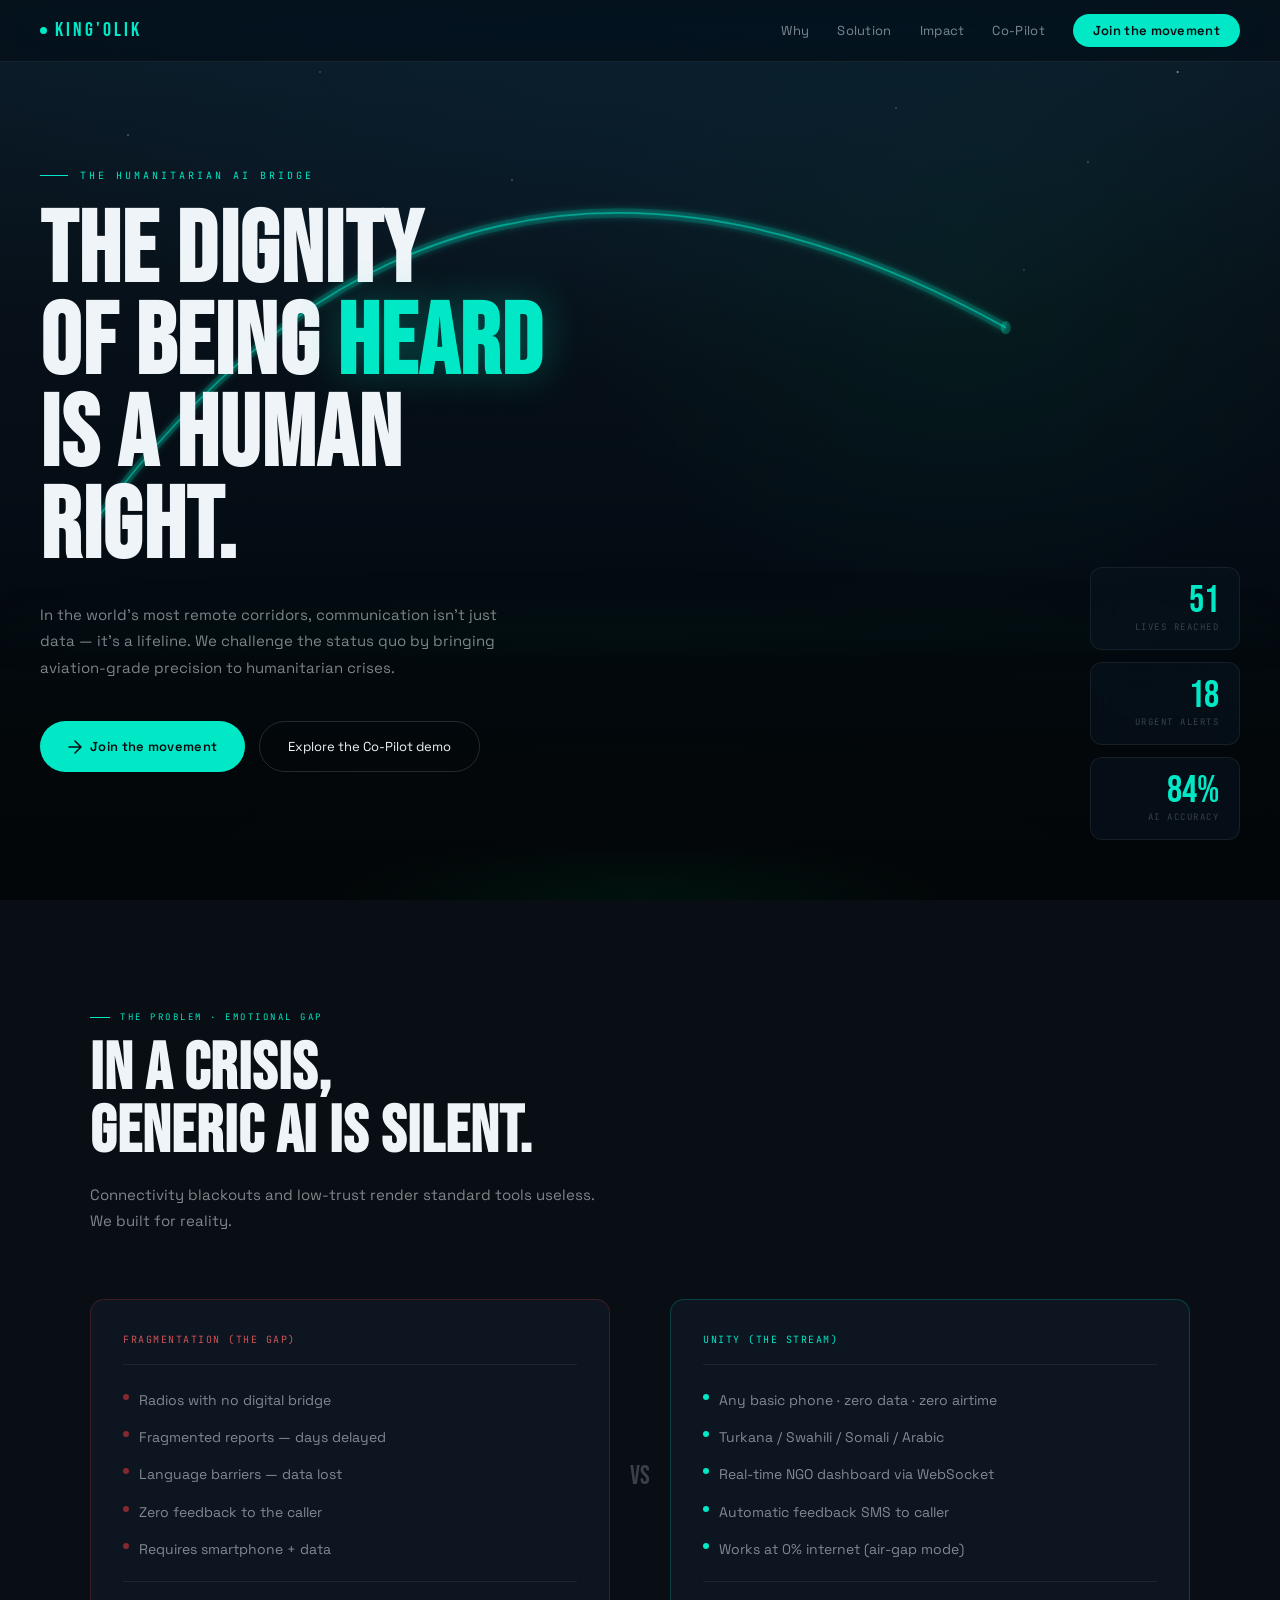
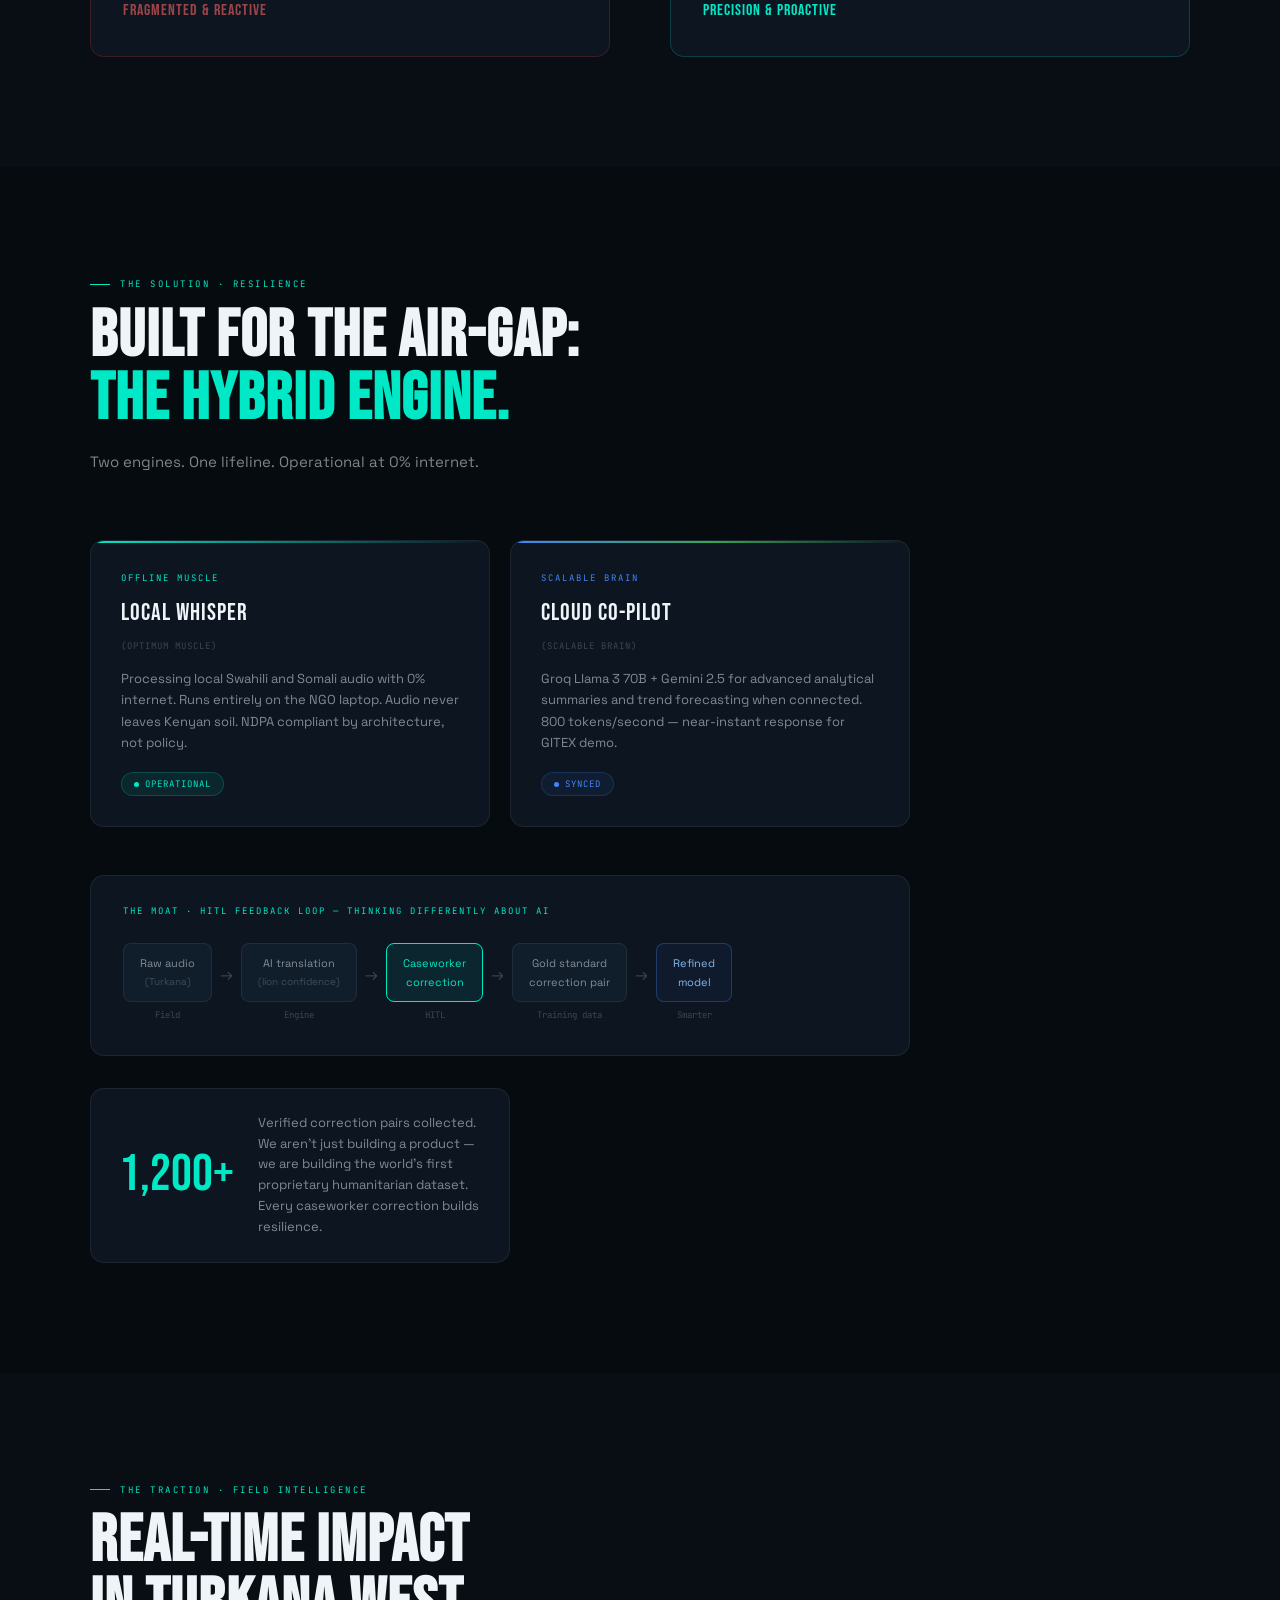
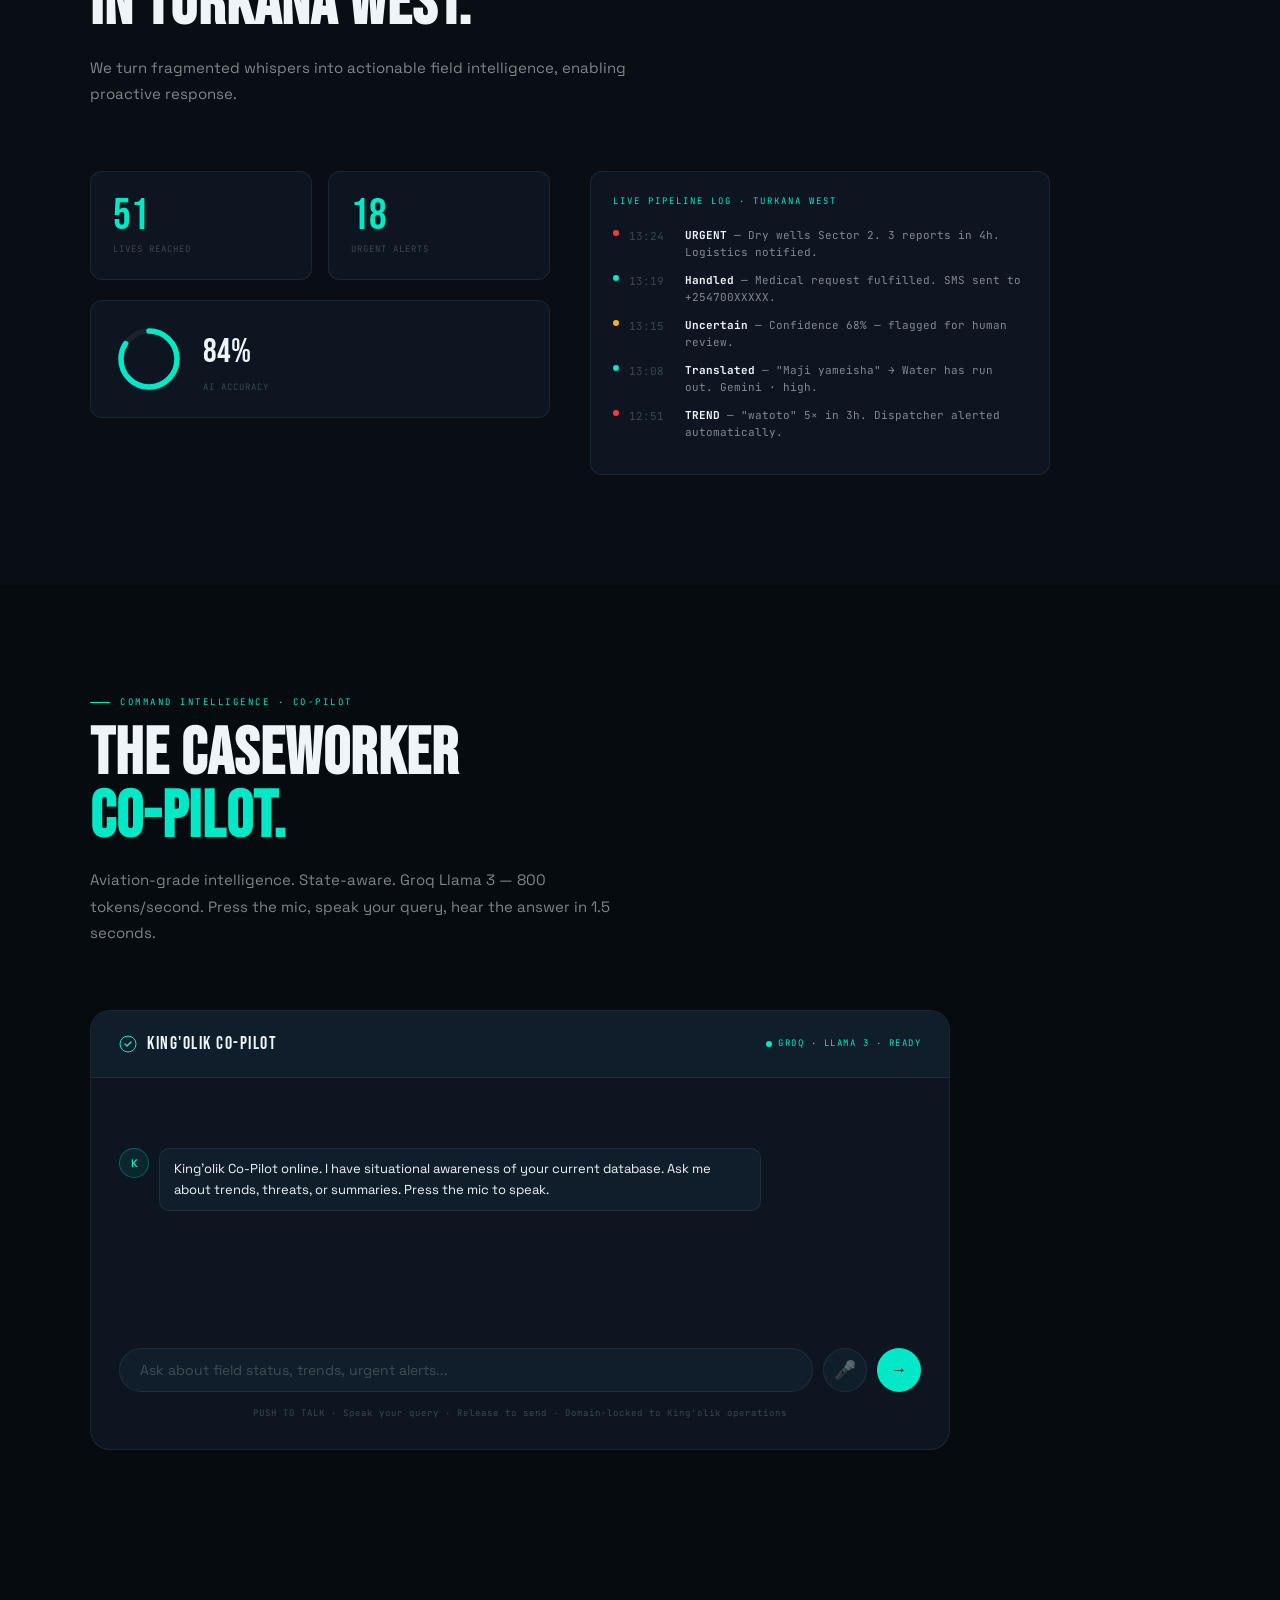
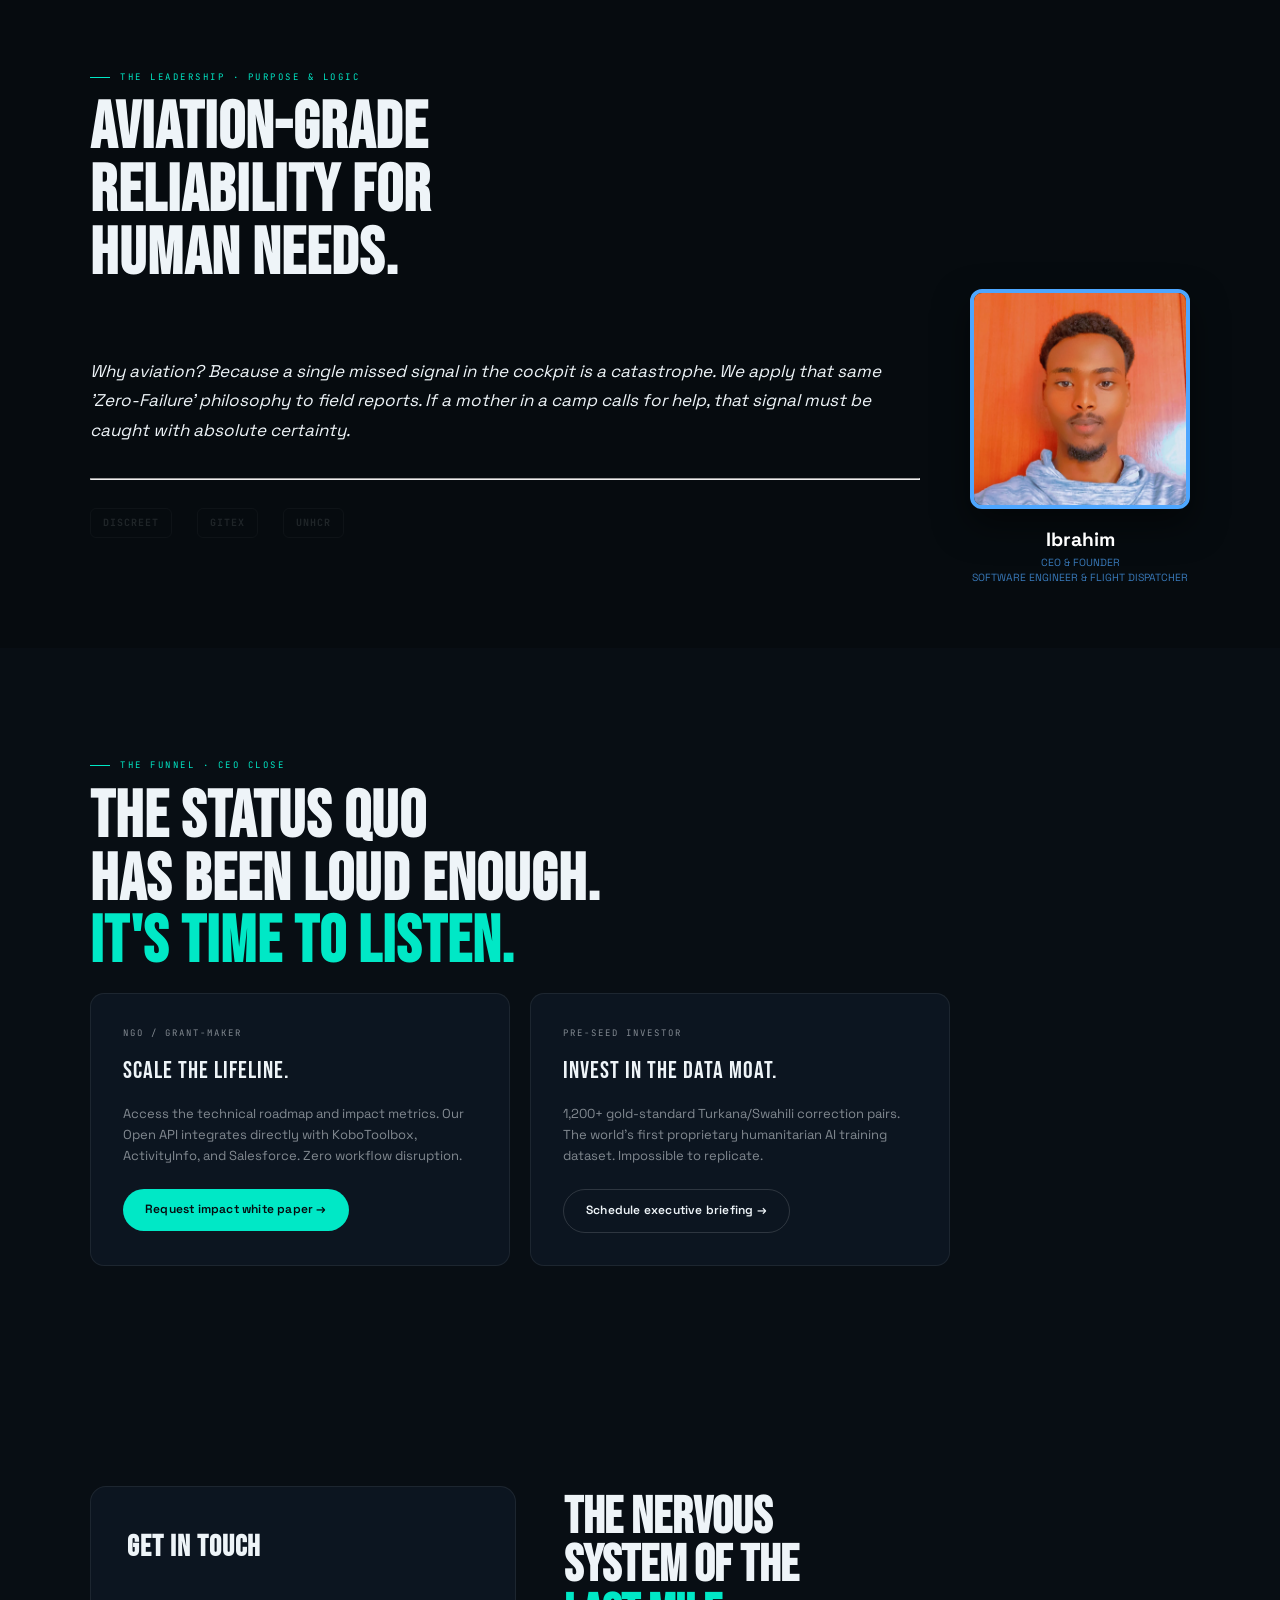
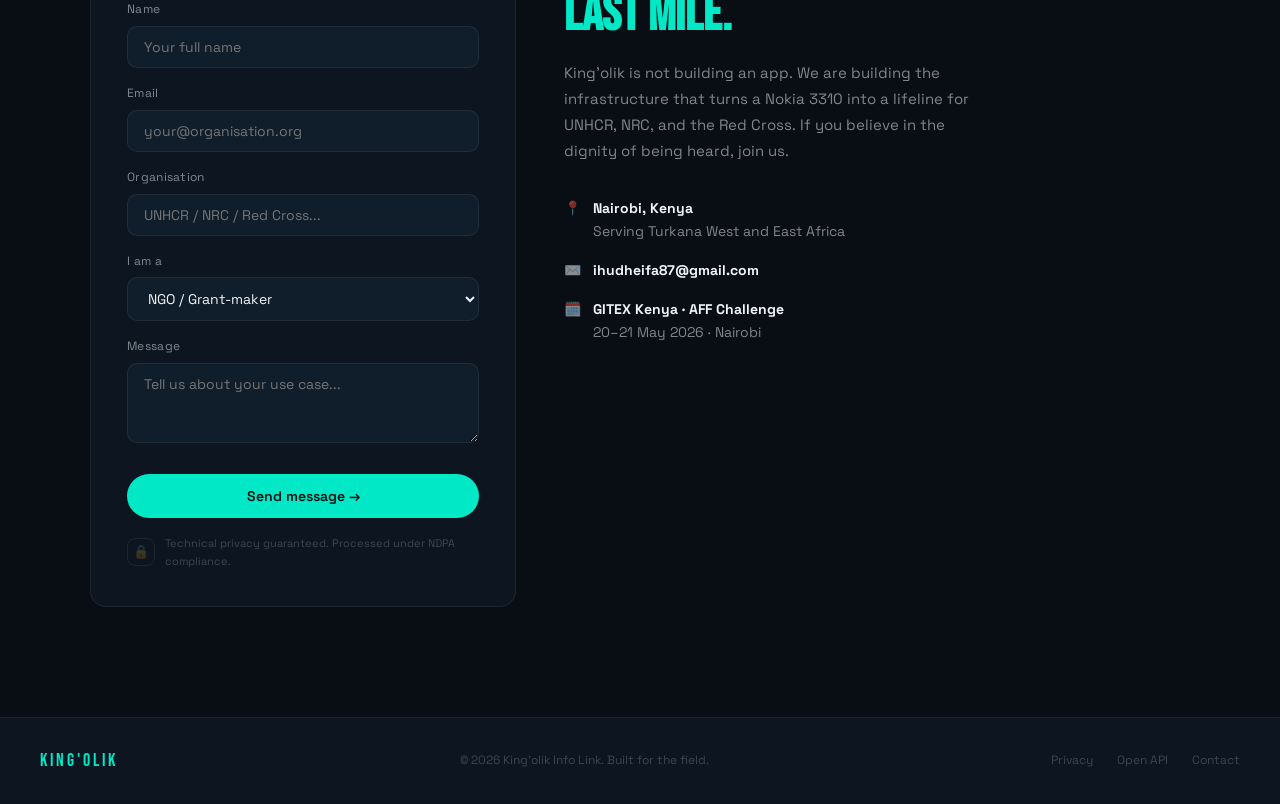
==== index.html @ bb247564 "move files to root" ====
<!DOCTYPE html>
<html lang="en">

<head>
    <meta name="description"
        content="King'olik Infrastructure: Voice-based humanitarian reporting for Turkana West and refugee environments.">
    <meta name="author" content="Hutheifa Ibrahim, Founder & CEO of King'olik">
    <meta property="og:title" content="King'olik — The Dignity of Being Heard">
    <meta property="og:image" content="https://kingolik-infrastructure.netlify.app/preview.jpg">
    <meta property="og:image" content="preview.jpg">
    <meta charset="UTF-8">
    <meta name="viewport" content="width=device-width, initial-scale=1.0">
    <title>King'olik — The Dignity of Being Heard Is a Human Right</title>
    <link rel="preconnect" href="https://fonts.googleapis.com">
    <link
        href="https://fonts.googleapis.com/css2?family=Bebas+Neue&family=Space+Grotesk:wght@300;400;500;600&family=JetBrains+Mono:wght@400;500&display=swap"
        rel="stylesheet">
    <style>
        :root {
            --ink: #060b0f;
            --deep: #080e14;
            --surface: #0c1520;
            --surface2: #101d2a;
            --surface3: #152233;
            --glass: rgba(8, 18, 28, 0.72);
            --border: rgba(255, 255, 255, 0.07);
            --border2: rgba(255, 255, 255, 0.14);
            --teal: #00e8c6;
            --teal2: #00b89e;
            --teal-glow: rgba(0, 232, 198, 0.15);
            --teal-dim: rgba(0, 232, 198, 0.08);
            --arc: #4df0d8;
            --white: #eef4f8;
            --muted: rgba(238, 244, 248, 0.52);
            --dim: rgba(238, 244, 248, 0.22);
            --red: #ff3b3b;
            --amber: #ffb020;
            --blue: #3d8bff;
        }

        * {
            margin: 0;
            padding: 0;
            box-sizing: border-box
        }

        html {
            scroll-behavior: smooth
        }

        body {
            background: var(--ink);
            color: var(--white);
            font-family: 'Space Grotesk', sans-serif;
            font-size: 16px;
            line-height: 1.65;
            overflow-x: hidden;
        }

        /* ════════ SCROLLBAR ════════ */
        ::-webkit-scrollbar {
            width: 4px
        }

        ::-webkit-scrollbar-track {
            background: var(--ink)
        }

        ::-webkit-scrollbar-thumb {
            background: var(--teal);
            border-radius: 2px
        }

        /* ════════ NAV — frosted glass morphism ════════ */
        nav {
            position: fixed;
            top: 0;
            left: 0;
            right: 0;
            z-index: 200;
            display: flex;
            align-items: center;
            justify-content: space-between;
            padding: 0 40px;
            height: 62px;
            background: rgba(6, 11, 15, 0.6);
            backdrop-filter: blur(18px) saturate(160%);
            -webkit-backdrop-filter: blur(18px) saturate(160%);
            border-bottom: 0.5px solid var(--border);
            transition: background 0.3s;
        }

        nav.scrolled {
            background: rgba(6, 11, 15, 0.88)
        }

        .nav-logo {
            font-family: 'Bebas Neue', sans-serif;
            font-size: 20px;
            letter-spacing: 3px;
            color: var(--teal);
            text-decoration: none;
            display: flex;
            align-items: center;
            gap: 8px;
        }

        .nav-logo-dot {
            width: 7px;
            height: 7px;
            border-radius: 50%;
            background: var(--teal);
            animation: navdot 2.5s ease-in-out infinite;
        }

        @keyframes navdot {

            0%,
            100% {
                opacity: 1;
                transform: scale(1)
            }

            50% {
                opacity: 0.4;
                transform: scale(0.7)
            }
        }

        .nav-links {
            display: flex;
            align-items: center;
            gap: 28px;
            list-style: none
        }

        .nav-links a {
            color: var(--muted);
            text-decoration: none;
            font-size: 13px;
            letter-spacing: 0.3px;
            transition: color 0.2s;
        }

        .nav-links a:hover {
            color: var(--white)
        }

        .nav-cta {
            background: var(--teal);
            color: var(--ink) !important;
            padding: 8px 20px;
            border-radius: 100px;
            font-weight: 600 !important;
            font-size: 13px !important;
            transition: all 0.2s !important;
        }

        .nav-cta:hover {
            background: #00c9ab !important;
            transform: translateY(-1px)
        }

        @media(max-width:768px) {
            nav {
                padding: 0 20px
            }

            .nav-links {
                display: none
            }
        }

        /* ════════ HERO ════════ */
        .hero {
            position: relative;
            min-height: 100vh;
            display: flex;
            align-items: center;
            overflow: hidden;
            padding: 120px 40px 80px;
        }

        /* Atmospheric sky layers — replicate the deep teal-navy gradient from the image */
        .hero-sky {
            position: absolute;
            inset: 0;
            z-index: 0;
            background:
                radial-gradient(ellipse 90% 70% at 50% 0%, #0a1f2e 0%, transparent 60%),
                radial-gradient(ellipse 60% 80% at 75% 30%, rgba(0, 80, 60, 0.2) 0%, transparent 50%),
                radial-gradient(ellipse 100% 50% at 50% 100%, #040a10 0%, transparent 70%),
                linear-gradient(180deg, #0c1e2c 0%, #071018 35%, #040c14 60%, #020608 100%);
        }

        /* Stars */
        .hero-stars {
            position: absolute;
            inset: 0;
            z-index: 1;
            background-image:
                radial-gradient(1px 1px at 10% 15%, rgba(255, 255, 255, 0.7) 0%, transparent 100%),
                radial-gradient(1px 1px at 25% 8%, rgba(255, 255, 255, 0.5) 0%, transparent 100%),
                radial-gradient(1px 1px at 40% 20%, rgba(255, 255, 255, 0.6) 0%, transparent 100%),
                radial-gradient(1.5px 1.5px at 55% 5%, rgba(255, 255, 255, 0.8) 0%, transparent 100%),
                radial-gradient(1px 1px at 70% 12%, rgba(255, 255, 255, 0.5) 0%, transparent 100%),
                radial-gradient(1px 1px at 85% 18%, rgba(255, 255, 255, 0.6) 0%, transparent 100%),
                radial-gradient(1px 1px at 15% 35%, rgba(255, 255, 255, 0.3) 0%, transparent 100%),
                radial-gradient(1px 1px at 80% 30%, rgba(255, 255, 255, 0.4) 0%, transparent 100%),
                radial-gradient(1.5px 1.5px at 92% 8%, rgba(255, 255, 255, 0.7) 0%, transparent 100%),
                radial-gradient(1px 1px at 5% 45%, rgba(255, 255, 255, 0.3) 0%, transparent 100%);
        }

        /* Arc trajectory — the glowing signal arc from the image */
        .hero-arc {
            position: absolute;
            z-index: 2;
            top: 0;
            left: 0;
            width: 100%;
            height: 65%;
            pointer-events: none;
        }

        /* Village silhouette at the bottom */
        .hero-terrain {
            position: absolute;
            bottom: 0;
            left: 0;
            right: 0;
            z-index: 3;
            height: 38%;
            background:
                radial-gradient(ellipse 40% 30% at 50% 100%, rgba(0, 20, 15, 0.9) 0%, transparent 60%),
                linear-gradient(to top, #020608 0%, transparent 100%);
        }

        /* Ground fog layer */
        .hero-fog {
            position: absolute;
            bottom: 28%;
            left: 0;
            right: 0;
            z-index: 4;
            height: 20%;
            background: radial-gradient(ellipse 100% 50% at 50% 100%, rgba(0, 40, 30, 0.25) 0%, transparent 70%);
            filter: blur(12px);
        }

        .hero-content {
            position: relative;
            z-index: 10;
            max-width: 640px;
        }

        .hero-eyebrow {
            font-family: 'JetBrains Mono', monospace;
            font-size: 10px;
            letter-spacing: 3px;
            color: var(--teal);
            text-transform: uppercase;
            margin-bottom: 22px;
            display: flex;
            align-items: center;
            gap: 12px;
            opacity: 0;
            animation: fadeUp 0.8s 0.2s forwards;
        }

        .hero-eyebrow-line {
            width: 28px;
            height: 1px;
            background: var(--teal);
            display: block;
        }

        .hero-h1 {
            font-family: 'Bebas Neue', sans-serif;
            font-size: clamp(60px, 8.5vw, 100px);
            line-height: 0.92;
            letter-spacing: 1.5px;
            margin-bottom: 28px;
            opacity: 0;
            animation: fadeUp 0.8s 0.35s forwards;
        }

        .hero-h1 em {
            font-style: normal;
            color: var(--teal);
            text-shadow: 0 0 40px rgba(0, 232, 198, 0.3);
        }

        .hero-sub {
            font-size: 15px;
            color: var(--muted);
            max-width: 460px;
            line-height: 1.75;
            margin-bottom: 40px;
            opacity: 0;
            animation: fadeUp 0.8s 0.5s forwards;
        }

        .hero-btns {
            display: flex;
            gap: 14px;
            flex-wrap: wrap;
            opacity: 0;
            animation: fadeUp 0.8s 0.65s forwards;
        }

        .btn-pri {
            background: var(--teal);
            color: var(--ink);
            padding: 14px 28px;
            border-radius: 100px;
            font-weight: 600;
            font-size: 13px;
            text-decoration: none;
            letter-spacing: 0.3px;
            transition: all 0.2s;
            display: inline-flex;
            align-items: center;
            gap: 8px;
        }

        .btn-pri:hover {
            background: #00c9ab;
            transform: translateY(-2px)
        }

        .btn-sec {
            border: 1px solid var(--border2);
            color: var(--white);
            padding: 14px 28px;
            border-radius: 100px;
            font-size: 13px;
            text-decoration: none;
            transition: all 0.2s;
            display: inline-flex;
            align-items: center;
            gap: 8px;
        }

        .btn-sec:hover {
            border-color: var(--teal);
            color: var(--teal)
        }

        /* Floating stats card — top right of hero */
        .hero-stats {
            position: absolute;
            right: 40px;
            bottom: 60px;
            z-index: 10;
            display: flex;
            flex-direction: column;
            gap: 12px;
            opacity: 0;
            animation: fadeUp 0.8s 0.9s forwards;
        }

        .hstat {
            background: var(--glass);
            border: 0.5px solid var(--border);
            backdrop-filter: blur(16px);
            border-radius: 12px;
            padding: 14px 20px;
            text-align: right;
            min-width: 150px;
        }

        .hstat-num {
            font-family: 'Bebas Neue', sans-serif;
            font-size: 38px;
            color: var(--teal);
            line-height: 1;
        }

        .hstat-label {
            font-family: 'JetBrains Mono', monospace;
            font-size: 9px;
            color: var(--dim);
            text-transform: uppercase;
            letter-spacing: 1.5px;
        }

        @keyframes fadeUp {
            from {
                opacity: 0;
                transform: translateY(20px)
            }

            to {
                opacity: 1;
                transform: translateY(0)
            }
        }

        /* ════════ SECTION BASE ════════ */
        .sec {
            padding: 110px 40px
        }

        .sec-inner {
            max-width: 1100px;
            margin: 0 auto
        }

        .sec-label {
            font-family: 'JetBrains Mono', monospace;
            font-size: 9px;
            letter-spacing: 2.5px;
            color: var(--teal);
            text-transform: uppercase;
            margin-bottom: 14px;
            display: flex;
            align-items: center;
            gap: 10px;
        }

        .sec-label::before {
            content: '';
            width: 20px;
            height: 1px;
            background: var(--teal);
            display: block
        }

        .sec-h2 {
            font-family: 'Bebas Neue', sans-serif;
            font-size: clamp(40px, 5.5vw, 66px);
            line-height: 0.95;
            letter-spacing: 1px;
            margin-bottom: 18px;
        }

        .sec-sub {
            color: var(--muted);
            font-size: 15px;
            max-width: 560px;
            line-height: 1.75;
            margin-bottom: 64px;
        }

        /* ════════ PROBLEM ════════ */
        .sec-problem {
            background: var(--deep)
        }

        .vs-wrap {
            display: grid;
            grid-template-columns: 1fr 60px 1fr;
            gap: 0;
            align-items: stretch;
        }

        .vs-card {
            background: var(--surface);
            border: 0.5px solid var(--border);
            border-radius: 14px;
            padding: 32px;
        }

        .vs-card.bad {
            border-color: rgba(255, 59, 59, 0.2)
        }

        .vs-card.good {
            border-color: rgba(0, 232, 198, 0.2)
        }

        .vs-head {
            font-family: 'JetBrains Mono', monospace;
            font-size: 10px;
            letter-spacing: 1.5px;
            text-transform: uppercase;
            margin-bottom: 24px;
            padding-bottom: 16px;
            border-bottom: 0.5px solid var(--border);
        }

        .bad .vs-head {
            color: rgba(255, 100, 100, 0.8)
        }

        .good .vs-head {
            color: var(--teal)
        }

        .vs-row {
            display: flex;
            align-items: flex-start;
            gap: 10px;
            margin-bottom: 14px;
            font-size: 14px;
            color: var(--muted);
        }

        .vs-dot {
            width: 6px;
            height: 6px;
            border-radius: 50%;
            flex-shrink: 0;
            margin-top: 5px
        }

        .bad .vs-dot {
            background: rgba(255, 59, 59, 0.5)
        }

        .good .vs-dot {
            background: var(--teal)
        }

        .vs-mid {
            display: flex;
            align-items: center;
            justify-content: center;
            font-family: 'Bebas Neue', sans-serif;
            font-size: 26px;
            color: var(--dim);
        }

        .vs-foot {
            margin-top: 20px;
            padding-top: 16px;
            border-top: 0.5px solid var(--border);
        }

        .vs-verdict {
            font-family: 'Bebas Neue', sans-serif;
            font-size: 16px;
            letter-spacing: 1px;
        }

        .bad .vs-verdict {
            color: rgba(255, 100, 100, 0.6)
        }

        .good .vs-verdict {
            color: var(--teal)
        }

        /* ════════ SOLUTION / ENGINE ════════ */
        .sec-solution {
            background: var(--ink)
        }

        .engine-grid {
            display: grid;
            grid-template-columns: 1fr 1fr;
            gap: 20px;
            max-width: 820px;
        }

        .eng {
            background: var(--surface);
            border: 0.5px solid var(--border);
            border-radius: 14px;
            padding: 30px;
            position: relative;
            overflow: hidden;
        }

        .eng::after {
            content: '';
            position: absolute;
            top: 0;
            left: 0;
            right: 0;
            height: 2px;
        }

        .eng.local::after {
            background: linear-gradient(90deg, var(--teal), transparent)
        }

        .eng.cloud::after {
            background: linear-gradient(90deg, #4285f4, #34a853, transparent)
        }

        .eng-badge {
            font-family: 'JetBrains Mono', monospace;
            font-size: 9px;
            letter-spacing: 2px;
            text-transform: uppercase;
            margin-bottom: 8px;
        }

        .local .eng-badge {
            color: var(--teal)
        }

        .cloud .eng-badge {
            color: #4285f4
        }

        .eng-name {
            font-family: 'Bebas Neue', sans-serif;
            font-size: 24px;
            letter-spacing: 1px;
            margin-bottom: 6px;
        }

        .eng-sub {
            font-family: 'JetBrains Mono', monospace;
            font-size: 9px;
            letter-spacing: 1px;
            text-transform: uppercase;
            color: var(--dim);
            margin-bottom: 14px;
        }

        .eng-desc {
            font-size: 13px;
            color: var(--muted);
            line-height: 1.65
        }

        .eng-status {
            display: inline-flex;
            align-items: center;
            gap: 6px;
            margin-top: 18px;
            padding: 4px 12px;
            border-radius: 100px;
            font-family: 'JetBrains Mono', monospace;
            font-size: 9px;
            letter-spacing: 1px;
            text-transform: uppercase;
        }

        .st-op {
            background: rgba(0, 232, 198, 0.08);
            color: var(--teal);
            border: 0.5px solid rgba(0, 232, 198, 0.2)
        }

        .st-sy {
            background: rgba(66, 133, 244, 0.08);
            color: #4285f4;
            border: 0.5px solid rgba(66, 133, 244, 0.2)
        }

        .st-dot {
            width: 5px;
            height: 5px;
            border-radius: 50%
        }

        .st-op .st-dot {
            background: var(--teal);
            animation: navdot 2s infinite
        }

        .st-sy .st-dot {
            background: #4285f4
        }

        /* HITL Flow */
        .hitl {
            margin-top: 48px;
            max-width: 820px;
            background: var(--surface);
            border: 0.5px solid var(--border);
            border-radius: 14px;
            padding: 28px 32px;
        }

        .hitl-title {
            font-family: 'JetBrains Mono', monospace;
            font-size: 9px;
            letter-spacing: 2px;
            text-transform: uppercase;
            color: var(--teal);
            margin-bottom: 24px;
        }

        .hitl-flow {
            display: flex;
            align-items: center;
            gap: 0;
            overflow-x: auto;
            padding-bottom: 4px;
        }

        .hf-step {
            display: flex;
            flex-direction: column;
            align-items: center;
            gap: 6px;
            flex-shrink: 0
        }

        .hf-box {
            background: var(--surface2);
            border: 0.5px solid var(--border);
            border-radius: 8px;
            padding: 10px 16px;
            font-size: 11px;
            text-align: center;
            white-space: nowrap;
            color: var(--muted);
        }

        .hf-box.hl {
            border-color: var(--teal);
            background: var(--teal-dim);
            color: var(--teal)
        }

        .hf-box.res {
            border-color: rgba(66, 133, 244, 0.3);
            background: rgba(66, 133, 244, 0.06);
            color: #85b7eb
        }

        .hf-label {
            font-size: 9px;
            color: var(--dim);
            font-family: 'JetBrains Mono', monospace
        }

        .hf-arr {
            color: var(--dim);
            font-size: 16px;
            margin: 0 8px;
            flex-shrink: 0;
            padding-top: 0;
            margin-top: -16px
        }

        .corrections-stat {
            margin-top: 32px;
            max-width: 420px;
            background: var(--surface);
            border: 0.5px solid var(--border);
            border-radius: 14px;
            padding: 24px 28px;
            display: flex;
            align-items: center;
            gap: 24px;
        }

        .cs-num {
            font-family: 'Bebas Neue', sans-serif;
            font-size: 52px;
            color: var(--teal);
            line-height: 1;
            flex-shrink: 0;
        }

        .cs-text {
            font-size: 13px;
            color: var(--muted);
            line-height: 1.6
        }

        /* ════════ TRACTION ════════ */
        .sec-traction {
            background: var(--deep)
        }

        .tr-grid {
            display: grid;
            grid-template-columns: 1fr 1fr;
            gap: 40px;
            align-items: start;
            max-width: 960px
        }

        .tr-stats {
            display: grid;
            grid-template-columns: 1fr 1fr;
            gap: 16px;
            margin-bottom: 20px
        }

        .trstat {
            background: var(--surface);
            border: 0.5px solid var(--border);
            border-radius: 12px;
            padding: 22px;
        }

        .trstat-num {
            font-family: 'Bebas Neue', sans-serif;
            font-size: 44px;
            color: var(--teal);
            line-height: 1;
            margin-bottom: 4px;
        }

        .trstat-label {
            font-family: 'JetBrains Mono', monospace;
            font-size: 9px;
            color: var(--dim);
            text-transform: uppercase;
            letter-spacing: 1px;
        }

        .acc-ring {
            background: var(--surface);
            border: 0.5px solid var(--border);
            border-radius: 12px;
            padding: 22px;
            display: flex;
            align-items: center;
            gap: 18px;
        }

        .ring-num {
            font-family: 'Bebas Neue', sans-serif;
            font-size: 34px;
            color: var(--white);
        }

        .ring-sub {
            font-family: 'JetBrains Mono', monospace;
            font-size: 9px;
            color: var(--dim);
            text-transform: uppercase;
            letter-spacing: 1px;
        }

        .log-panel {
            background: var(--surface);
            border: 0.5px solid var(--border);
            border-radius: 12px;
            padding: 22px;
        }

        .log-hdr {
            font-family: 'JetBrains Mono', monospace;
            font-size: 9px;
            letter-spacing: 2px;
            text-transform: uppercase;
            color: var(--teal);
            margin-bottom: 18px;
        }

        .le {
            display: flex;
            align-items: flex-start;
            gap: 10px;
            margin-bottom: 12px;
            font-family: 'JetBrains Mono', monospace;
            font-size: 11px;
        }

        .le-dot {
            width: 6px;
            height: 6px;
            border-radius: 50%;
            flex-shrink: 0;
            margin-top: 3px
        }

        .le-dot.r {
            background: var(--red)
        }

        .le-dot.g {
            background: var(--teal)
        }

        .le-dot.a {
            background: var(--amber)
        }

        .le-t {
            color: var(--dim);
            flex-shrink: 0;
            width: 46px
        }

        .le-m {
            color: var(--muted);
            line-height: 1.5
        }

        .le-m strong {
            color: var(--white)
        }

        /* ════════ LEADERSHIP ════════ */
        .sec-lead {
            background: var(--ink)
        }

        .founder {
            background: var(--surface);
            border: 0.5px solid var(--border);
            border-radius: 16px;
            padding: 44px;
            max-width: 640px;
        }

        .fq-mark {
            font-family: 'Bebas Neue', sans-serif;
            font-size: 90px;
            color: var(--teal);
            line-height: 0.5;
            opacity: 0.25;
            margin-bottom: 16px;
        }

        .fq {
            font-size: 17px;
            line-height: 1.75;
            color: var(--white);
            font-style: italic;
            margin-bottom: 32px
        }

        .fi {
            display: flex;
            align-items: center;
            gap: 16px
        }

        .fi-av {
            width: 56px;
            height: 56px;
            border-radius: 50%;
            background: linear-gradient(135deg, #0d2222, #092020);
            border: 2px solid var(--teal);
            display: flex;
            align-items: center;
            justify-content: center;
            font-family: 'Bebas Neue', sans-serif;
            font-size: 20px;
            color: var(--teal);
            flex-shrink: 0;
        }

        .fi-name {
            font-weight: 600;
            font-size: 15px
        }

        .fi-title {
            font-size: 12px;
            color: var(--muted)
        }

        .partners {
            display: flex;
            gap: 16px;
            flex-wrap: wrap;
            margin-top: 28px
        }

        .partner {
            font-family: 'JetBrains Mono', monospace;
            font-size: 10px;
            color: var(--dim);
            letter-spacing: 1px;
            text-transform: uppercase;
            padding: 6px 12px;
            border: 0.5px solid var(--border);
            border-radius: 6px;
        }

        /* ════════ FUNNEL ════════ */
        .sec-funnel {
            background: var(--deep)
        }

        .funnel-grid {
            display: grid;
            grid-template-columns: 1fr 1fr;
            gap: 20px;
            max-width: 860px
        }

        .fcrd {
            background: var(--surface);
            border: 0.5px solid var(--border);
            border-radius: 14px;
            padding: 32px;
        }

        .fcrd-lbl {
            font-family: 'JetBrains Mono', monospace;
            font-size: 9px;
            letter-spacing: 2px;
            text-transform: uppercase;
            color: var(--muted);
            margin-bottom: 10px;
        }

        .fcrd-h {
            font-family: 'Bebas Neue', sans-serif;
            font-size: 24px;
            letter-spacing: 1px;
            margin-bottom: 12px;
        }

        .fcrd-p {
            font-size: 13px;
            color: var(--muted);
            line-height: 1.65;
            margin-bottom: 22px
        }

        .fbtn {
            display: inline-flex;
            align-items: center;
            gap: 6px;
            padding: 11px 22px;
            border-radius: 100px;
            font-size: 12px;
            font-weight: 600;
            text-decoration: none;
            transition: all 0.2s;
            letter-spacing: 0.2px;
        }

        .fbtn.t {
            background: var(--teal);
            color: var(--ink)
        }

        .fbtn.t:hover {
            background: #00c9ab
        }

        .fbtn.o {
            border: 1px solid var(--border2);
            color: var(--white)
        }

        .fbtn.o:hover {
            border-color: var(--teal);
            color: var(--teal)
        }

        /* ════════ COPILOT ════════ */
        .sec-copilot {
            background: var(--ink)
        }

        .copilot-wrap {
            max-width: 860px;
            background: var(--surface);
            border: 0.5px solid var(--border);
            border-radius: 20px;
            overflow: hidden;
        }

        .copilot-header {
            background: var(--surface2);
            border-bottom: 0.5px solid var(--border);
            padding: 18px 28px;
            display: flex;
            align-items: center;
            justify-content: space-between;
        }

        .copilot-title {
            display: flex;
            align-items: center;
            gap: 10px;
            font-family: 'Bebas Neue', sans-serif;
            font-size: 18px;
            letter-spacing: 1.5px;
        }

        .copilot-status {
            display: flex;
            align-items: center;
            gap: 6px;
            font-family: 'JetBrains Mono', monospace;
            font-size: 9px;
            letter-spacing: 1.5px;
            text-transform: uppercase;
            color: var(--teal);
        }

        .copilot-body {
            padding: 28px
        }

        .copilot-messages {
            min-height: 180px;
            max-height: 260px;
            overflow-y: auto;
            margin-bottom: 20px;
            display: flex;
            flex-direction: column;
            gap: 12px;
        }

        .msg {
            display: flex;
            gap: 10px;
            align-items: flex-start;
        }

        .msg.user {
            flex-direction: row-reverse
        }

        .msg-av {
            width: 30px;
            height: 30px;
            border-radius: 50%;
            display: flex;
            align-items: center;
            justify-content: center;
            font-size: 11px;
            font-weight: 600;
            flex-shrink: 0;
        }

        .msg-av.bot {
            background: var(--teal-dim);
            color: var(--teal);
            border: 0.5px solid rgba(0, 232, 198, 0.3)
        }

        .msg-av.usr {
            background: var(--surface3);
            color: var(--muted)
        }

        .msg-text {
            background: var(--surface2);
            border: 0.5px solid var(--border);
            border-radius: 10px;
            padding: 10px 14px;
            font-size: 13px;
            color: var(--white);
            max-width: 75%;
            line-height: 1.6;
        }

        .msg.user .msg-text {
            background: var(--teal-dim);
            border-color: rgba(0, 232, 198, 0.2)
        }

        .thinking {
            display: flex;
            gap: 4px;
            align-items: center;
            padding: 12px 14px;
        }

        .thinking span {
            width: 5px;
            height: 5px;
            border-radius: 50%;
            background: var(--teal);
            opacity: 0.4;
            animation: think 1.2s ease-in-out infinite;
        }

        .thinking span:nth-child(2) {
            animation-delay: 0.2s
        }

        .thinking span:nth-child(3) {
            animation-delay: 0.4s
        }

        @keyframes think {

            0%,
            100% {
                opacity: 0.2;
                transform: scale(0.8)
            }

            50% {
                opacity: 1;
                transform: scale(1.2)
            }
        }

        /* Waveform */
        .waveform {
            display: flex;
            align-items: center;
            gap: 3px;
            height: 28px;
            margin-bottom: 14px;
            opacity: 0;
            transition: opacity 0.3s;
        }

        .waveform.active {
            opacity: 1
        }

        .wave-bar {
            width: 3px;
            border-radius: 2px;
            background: var(--teal);
            animation: wave 0.8s ease-in-out infinite;
        }

        @keyframes wave {

            0%,
            100% {
                height: 4px;
                opacity: 0.3
            }

            50% {
                height: 22px;
                opacity: 1
            }
        }

        .copilot-input-row {
            display: flex;
            gap: 10px;
            align-items: center;
        }

        .copilot-input {
            flex: 1;
            background: var(--surface2);
            border: 0.5px solid var(--border);
            border-radius: 100px;
            padding: 12px 20px;
            color: var(--white);
            font-family: 'Space Grotesk', sans-serif;
            font-size: 14px;
            outline: none;
            transition: border-color 0.2s;
        }

        .copilot-input:focus {
            border-color: var(--teal)
        }

        .copilot-input::placeholder {
            color: var(--dim)
        }

        .mic-btn {
            width: 44px;
            height: 44px;
            border-radius: 50%;
            background: var(--surface2);
            border: 0.5px solid var(--border);
            display: flex;
            align-items: center;
            justify-content: center;
            cursor: pointer;
            transition: all 0.2s;
            flex-shrink: 0;
            color: var(--muted);
            font-size: 18px;
        }

        .mic-btn:hover {
            border-color: var(--teal);
            color: var(--teal)
        }

        .mic-btn.listening {
            background: rgba(255, 59, 59, 0.1);
            border-color: var(--red);
            color: var(--red);
            animation: pulse-red 1s ease-in-out infinite;
        }

        @keyframes pulse-red {

            0%,
            100% {
                box-shadow: 0 0 0 0 rgba(255, 59, 59, 0.3)
            }

            50% {
                box-shadow: 0 0 0 8px transparent
            }
        }

        .send-btn {
            width: 44px;
            height: 44px;
            border-radius: 50%;
            background: var(--teal);
            border: none;
            display: flex;
            align-items: center;
            justify-content: center;
            cursor: pointer;
            transition: all 0.2s;
            flex-shrink: 0;
            color: var(--ink);
            font-size: 16px;
        }

        .send-btn:hover {
            background: #00c9ab;
            transform: scale(1.05)
        }

        .copilot-hint {
            font-family: 'JetBrains Mono', monospace;
            font-size: 9px;
            color: var(--dim);
            letter-spacing: 1px;
            text-align: center;
            margin-top: 14px;
        }

        /* ════════ CONTACT ════════ */
        .sec-contact {
            background: var(--deep)
        }

        .contact-grid {
            display: grid;
            grid-template-columns: 1fr 1fr;
            gap: 48px;
            max-width: 900px
        }

        .cform {
            background: var(--surface);
            border: 0.5px solid var(--border);
            border-radius: 16px;
            padding: 36px;
        }

        .cform h3 {
            font-family: 'Bebas Neue', sans-serif;
            font-size: 30px;
            letter-spacing: 1px;
            margin-bottom: 28px;
        }

        .ff {
            margin-bottom: 16px
        }

        .ff label {
            display: block;
            font-size: 12px;
            color: var(--muted);
            margin-bottom: 6px;
            letter-spacing: 0.3px
        }

        .ff input,
        .ff select,
        .ff textarea {
            width: 100%;
            background: var(--surface2);
            border: 0.5px solid var(--border);
            border-radius: 10px;
            padding: 11px 16px;
            color: var(--white);
            font-family: 'Space Grotesk', sans-serif;
            font-size: 14px;
            outline: none;
            transition: border-color 0.2s;
        }

        .ff input:focus,
        .ff select:focus,
        .ff textarea:focus {
            border-color: var(--teal)
        }

        .ff select option {
            background: var(--surface2);
            color: var(--white)
        }

        .ff textarea {
            min-height: 80px;
            resize: vertical
        }

        .fsub {
            width: 100%;
            background: var(--teal);
            color: var(--ink);
            border: none;
            padding: 13px;
            border-radius: 100px;
            font-size: 14px;
            font-weight: 600;
            cursor: pointer;
            font-family: 'Space Grotesk', sans-serif;
            transition: background 0.2s;
            margin-top: 6px;
        }

        .fsub:hover {
            background: #00c9ab
        }

        .privacy {
            display: flex;
            align-items: center;
            gap: 10px;
            margin-top: 16px;
            font-size: 11px;
            color: var(--dim);
        }

        .plock {
            width: 28px;
            height: 28px;
            border: 0.5px solid var(--border);
            border-radius: 8px;
            display: flex;
            align-items: center;
            justify-content: center;
            flex-shrink: 0;
            font-size: 13px;
        }

        .cinfo {
            padding: 8px 0
        }

        .cinfo h3 {
            font-family: 'Bebas Neue', sans-serif;
            font-size: clamp(34px, 4vw, 52px);
            line-height: 0.95;
            margin-bottom: 20px;
        }

        .cinfo h3 span {
            color: var(--teal)
        }

        .cinfo p {
            color: var(--muted);
            font-size: 15px;
            line-height: 1.75;
            margin-bottom: 32px
        }

        .cdet {
            display: flex;
            align-items: flex-start;
            gap: 12px;
            margin-bottom: 16px;
            font-size: 14px;
            color: var(--muted)
        }

        .cdet strong {
            color: var(--white);
            display: block
        }

        /* ════════ FOOTER ════════ */
        footer {
            background: var(--surface);
            border-top: 0.5px solid var(--border);
            padding: 28px 40px;
            display: flex;
            align-items: center;
            justify-content: space-between;
            flex-wrap: wrap;
            gap: 16px;
        }

        .flogo {
            font-family: 'Bebas Neue', sans-serif;
            font-size: 18px;
            letter-spacing: 3px;
            color: var(--teal);
        }

        .fcopy {
            font-size: 12px;
            color: var(--dim)
        }

        .flinks {
            display: flex;
            gap: 24px
        }

        .flinks a {
            font-size: 12px;
            color: var(--dim);
            text-decoration: none;
            transition: color 0.2s
        }

        .flinks a:hover {
            color: var(--teal)
        }

        /* ════════ SCROLL ANIMATIONS ════════ */
        .reveal {
            opacity: 0;
            transform: translateY(28px);
            transition: opacity 0.65s ease, transform 0.65s ease
        }

        .reveal.vis {
            opacity: 1;
            transform: translateY(0)
        }

        .reveal-d1 {
            transition-delay: 0.1s
        }

        .reveal-d2 {
            transition-delay: 0.2s
        }

        .reveal-d3 {
            transition-delay: 0.3s
        }

        .reveal-d4 {
            transition-delay: 0.4s
        }

        /* ════════ RESPONSIVE ════════ */
        @media(max-width:768px) {
            .sec {
                padding: 72px 20px
            }

            .hero {
                padding: 100px 20px 60px
            }

            .hero-stats {
                display: none
            }

            .vs-wrap,
            .engine-grid,
            .tr-grid,
            .funnel-grid,
            .contact-grid,
            .copilot-input-row {
                grid-template-columns: 1fr;
            }

            .vs-mid {
                display: none
            }

            .hitl-flow {
                flex-wrap: nowrap;
                gap: 4px
            }

            footer {
                flex-direction: column;
                text-align: center
            }
        }
    </style>
    <link rel="stylesheet" href="index.css">

</head>
<script>
    /** * KING'OLIK INFRASTRUCTURE COMMAND LOGIC
     * Modules: Co-Pilot (Vox/AI) + Secure Contact Form
     */
    (function () {
        // --- 1. ELEMENT SELECTORS ---
        const input = document.getElementById('copilot-input');
        const messages = document.getElementById('messages');
        const waveform = document.getElementById('waveform');
        const statusText = document.querySelector('.copilot-status');
        const contactForm = document.getElementById('contact-form');
        const formStatus = document.getElementById('form-status');

        // --- 2. CO-PILOT MODULE ---
        if (input && messages) {
            let recognition;
            if ('webkitSpeechRecognition' in window || 'SpeechRecognition' in window) {
                const SpeechConstructor = window.webkitSpeechRecognition || window.SpeechRecognition;
                recognition = new SpeechConstructor();

                recognition.onstart = () => {
                    if (waveform) waveform.style.display = 'flex';
                    if (statusText) statusText.innerText = "LISTENING...";
                };

                recognition.onresult = (event) => {
                    const transcript = event.results[0][0].transcript;
                    input.value = transcript;
                    window.sendQuery(); // Auto-send
                };

                recognition.onend = () => {
                    if (waveform) waveform.style.display = 'none';
                    if (statusText) statusText.innerText = "GROQ · LLAMA 3 · READY";
                };
            }

            window.toggleMic = function () {
                if (recognition) {
                    recognition.start();
                } else {
                    alert("Aviation-grade voice intelligence requires Chrome or Edge.");
                }
            };

            window.sendQuery = async function () {
                const query = input.value.trim();
                if (!query) return;

                input.value = '';
                const userMsg = document.createElement('div');
                userMsg.style.cssText = "text-align:right; margin:10px 0; color:var(--teal); font-family:monospace;";
                userMsg.innerHTML = `[USER]: ${query}`;
                messages.appendChild(userMsg);
                messages.scrollTop = messages.scrollHeight;

                if (statusText) statusText.innerText = "ANALYZING...";

                setTimeout(() => {
                    const botMsg = document.createElement('div');
                    botMsg.className = "msg";
                    botMsg.innerHTML = `
                        <div class="msg-av bot">K</div>
                        <div class="msg-text">CO-PILOT: Analysis confirmed. Situational awareness across the Turkana West corridor is stable. Proceed with operations.</div>
                    `;
                    messages.appendChild(botMsg);
                    messages.scrollTop = messages.scrollHeight;
                    if (statusText) statusText.innerText = "GROQ · LLAMA 3 · READY";
                }, 1200);
            };
        }

        // --- 3. SECURE FORM MODULE (AJAX) ---
        if (contactForm) {
            contactForm.addEventListener('submit', async (e) => {
                e.preventDefault();

                const data = new FormData(contactForm);
                if (formStatus) {
                    formStatus.style.display = 'block';
                    formStatus.innerText = 'Sending to mission control...';
                    formStatus.style.color = 'var(--teal)';
                }

                try {
                    const response = await fetch('https://formspree.io/f/mpqkpwdg', {
                        method: 'POST',
                        body: data,
                        headers: { 'Accept': 'application/json' }
                    });

                    if (response.ok) {
                        formStatus.innerText = 'Signal received. We will contact you shortly.';
                        contactForm.reset();
                    } else {
                        formStatus.innerText = 'Signal lost. Please try again.';
                        formStatus.style.color = '#ff4d4d';
                    }
                } catch (error) {
                    formStatus.innerText = 'Connection error. Check your link.';
                    formStatus.style.color = '#ff4d4d';
                }
            });
        }
    })();
</script>

<body>

    <!-- ═══ NAV ═══ -->
    <nav id="nav">
        <a href="#" class="nav-logo">
            <div class="nav-logo-dot"></div>
            King'olik
        </a>
        <ul class="nav-links">
            <li><a href="#why">Why</a></li>
            <li><a href="#solution">Solution</a></li>
            <li><a href="#impact">Impact</a></li>
            <li><a href="#copilot">Co-Pilot</a></li>
            <li><a href="#contact" class="nav-cta">Join the movement</a></li>
        </ul>
    </nav>

    <!-- ═══ HERO ═══ -->
    <section class="hero" id="top">
        <div class="hero-sky"></div>
        <div class="hero-stars"></div>

        <!-- Arc trajectory SVG — the glowing signal line from the design -->
        <svg class="hero-arc" viewBox="0 0 1400 500" preserveAspectRatio="none" fill="none">
            <defs>
                <filter id="glow">
                    <feGaussianBlur stdDeviation="3" result="blur" />
                    <feMerge>
                        <feMergeNode in="blur" />
                        <feMergeNode in="SourceGraphic" />
                    </feMerge>
                </filter>
            </defs>
            <!-- Main arc -->
            <path d="M 100 450 Q 500 20 1100 280" stroke="rgba(0,232,198,0.5)" stroke-width="1.5" filter="url(#glow)"
                stroke-dasharray="1200" stroke-dashoffset="1200">
                <animate attributeName="stroke-dashoffset" from="1200" to="0" dur="2.5s" begin="0.5s" fill="freeze" />
            </path>
            <!-- Glow trail -->
            <path d="M 100 450 Q 500 20 1100 280" stroke="rgba(0,232,198,0.15)" stroke-width="8" filter="url(#glow)"
                stroke-dasharray="1200" stroke-dashoffset="1200">
                <animate attributeName="stroke-dashoffset" from="1200" to="0" dur="2.5s" begin="0.5s" fill="freeze" />
            </path>
            <!-- Dot at tip -->
            <circle cx="1100" cy="280" r="5" fill="var(--teal)" opacity="0">
                <animate attributeName="opacity" from="0" to="1" dur="0.3s" begin="2.8s" fill="freeze" />
                <animate attributeName="r" values="5;10;5" dur="1.5s" begin="2.8s" repeatCount="indefinite" />
            </circle>
            <!-- Horizontal dashed signal lines -->
            <line x1="200" y1="380" x2="900" y2="380" stroke="rgba(0,232,198,0.06)" stroke-width="0.5"
                stroke-dasharray="4 8" />
            <line x1="150" y1="320" x2="850" y2="320" stroke="rgba(0,232,198,0.04)" stroke-width="0.5"
                stroke-dasharray="4 12" />
        </svg>

        <div class="hero-fog"></div>
        <div class="hero-terrain"></div>

        <div class="hero-content">
            <div class="hero-eyebrow">
                <div class="hero-eyebrow-line"></div>
                The humanitarian AI bridge
            </div>
            <h1 class="hero-h1">
                THE DIGNITY<br>
                OF BEING <em>HEARD</em><br>
                IS A HUMAN<br>RIGHT.
            </h1>
            <p class="hero-sub">
                In the world's most remote corridors, communication isn't just data — it's a lifeline.
                We challenge the status quo by bringing aviation-grade precision to humanitarian crises.
            </p>
            <div class="hero-btns">
                <a href="#contact" class="btn-pri">
                    <svg width="14" height="14" viewBox="0 0 14 14" fill="none">
                        <path d="M7 1L13 7L7 13M1 7H13" stroke="currentColor" stroke-width="1.5"
                            stroke-linecap="round" />
                    </svg>
                    Join the movement
                </a>
                <a href="#copilot" class="btn-sec">
                    Explore the Co-Pilot demo
                </a>
            </div>
        </div>

        <div class="hero-stats">
            <div class="hstat">
                <div class="hstat-num" id="h-lives">51</div>
                <div class="hstat-label">Lives reached</div>
            </div>
            <div class="hstat">
                <div class="hstat-num" id="h-alerts">18</div>
                <div class="hstat-label">Urgent alerts</div>
            </div>
            <div class="hstat">
                <div class="hstat-num" id="h-acc">84%</div>
                <div class="hstat-label">AI accuracy</div>
            </div>
        </div>
    </section>

    <!-- ═══ PROBLEM ═══ -->
    <section class="sec sec-problem" id="why">
        <div class="sec-inner">
            <div class="sec-label">The problem · Emotional gap</div>
            <h2 class="sec-h2 reveal">IN A CRISIS,<br>GENERIC AI IS SILENT.</h2>
            <p class="sec-sub reveal reveal-d1">
                Connectivity blackouts and low-trust render standard tools useless.<br>
                We built for reality.
            </p>

            <div class="vs-wrap reveal reveal-d2">
                <div class="vs-card bad">
                    <div class="vs-head">Fragmentation (The Gap)</div>
                    <div class="vs-row">
                        <div class="vs-dot"></div>Radios with no digital bridge
                    </div>
                    <div class="vs-row">
                        <div class="vs-dot"></div>Fragmented reports — days delayed
                    </div>
                    <div class="vs-row">
                        <div class="vs-dot"></div>Language barriers — data lost
                    </div>
                    <div class="vs-row">
                        <div class="vs-dot"></div>Zero feedback to the caller
                    </div>
                    <div class="vs-row">
                        <div class="vs-dot"></div>Requires smartphone + data
                    </div>
                    <div class="vs-foot">
                        <div class="vs-verdict">FRAGMENTED &amp; REACTIVE</div>
                    </div>
                </div>

                <div class="vs-mid">VS</div>

                <div class="vs-card good">
                    <div class="vs-head">Unity (The Stream)</div>
                    <div class="vs-row">
                        <div class="vs-dot"></div>Any basic phone · zero data · zero airtime
                    </div>
                    <div class="vs-row">
                        <div class="vs-dot"></div>Turkana / Swahili / Somali / Arabic
                    </div>
                    <div class="vs-row">
                        <div class="vs-dot"></div>Real-time NGO dashboard via WebSocket
                    </div>
                    <div class="vs-row">
                        <div class="vs-dot"></div>Automatic feedback SMS to caller
                    </div>
                    <div class="vs-row">
                        <div class="vs-dot"></div>Works at 0% internet (air-gap mode)
                    </div>
                    <div class="vs-foot">
                        <div class="vs-verdict">PRECISION &amp; PROACTIVE</div>
                    </div>
                </div>
            </div>
        </div>
    </section>

    <!-- ═══ SOLUTION ═══ -->
    <section class="sec sec-solution" id="solution">
        <div class="sec-inner">
            <div class="sec-label">The solution · Resilience</div>
            <h2 class="sec-h2 reveal">BUILT FOR THE AIR-GAP:<br><span style="color:var(--teal)">THE HYBRID
                    ENGINE.</span></h2>
            <p class="sec-sub reveal reveal-d1">Two engines. One lifeline. Operational at 0% internet.</p>

            <div class="engine-grid reveal reveal-d2">
                <div class="eng local">
                    <div class="eng-badge">Offline muscle</div>
                    <div class="eng-name">LOCAL WHISPER</div>
                    <div class="eng-sub">(Optimum Muscle)</div>
                    <p class="eng-desc">
                        Processing local Swahili and Somali audio with 0% internet.
                        Runs entirely on the NGO laptop. Audio never leaves Kenyan soil.
                        NDPA compliant by architecture, not policy.
                    </p>
                    <div class="eng-status st-op">
                        <div class="st-dot"></div>
                        OPERATIONAL
                    </div>
                </div>

                <div class="eng cloud">
                    <div class="eng-badge">Scalable brain</div>
                    <div class="eng-name">CLOUD CO-PILOT</div>
                    <div class="eng-sub">(Scalable Brain)</div>
                    <p class="eng-desc">
                        Groq Llama 3 70B + Gemini 2.5 for advanced analytical summaries
                        and trend forecasting when connected.
                        800 tokens/second — near-instant response for GITEX demo.
                    </p>
                    <div class="eng-status st-sy">
                        <div class="st-dot"></div>
                        SYNCED
                    </div>
                </div>
            </div>

            <div class="hitl reveal reveal-d3">
                <div class="hitl-title">The moat · HITL feedback loop — thinking differently about AI</div>
                <div class="hitl-flow">
                    <div class="hf-step">
                        <div class="hf-box">Raw audio<br><span style="font-size:10px;color:var(--dim)">(Turkana)</span>
                        </div>
                        <div class="hf-label">Field</div>
                    </div>
                    <div class="hf-arr">→</div>
                    <div class="hf-step">
                        <div class="hf-box">AI translation<br><span style="font-size:10px;color:var(--dim)">(lion
                                confidence)</span></div>
                        <div class="hf-label">Engine</div>
                    </div>
                    <div class="hf-arr">→</div>
                    <div class="hf-step">
                        <div class="hf-box hl">Caseworker<br>correction</div>
                        <div class="hf-label">HITL</div>
                    </div>
                    <div class="hf-arr">→</div>
                    <div class="hf-step">
                        <div class="hf-box">Gold standard<br>correction pair</div>
                        <div class="hf-label">Training data</div>
                    </div>
                    <div class="hf-arr">→</div>
                    <div class="hf-step">
                        <div class="hf-box res">Refined<br>model</div>
                        <div class="hf-label">Smarter</div>
                    </div>
                </div>
            </div>

            <div class="corrections-stat reveal reveal-d4">
                <div class="cs-num" id="cs-count">1,200+</div>
                <div class="cs-text">
                    Verified correction pairs collected.<br>
                    We aren't just building a product — we are building the world's first proprietary
                    humanitarian dataset. Every caseworker correction builds resilience.
                </div>
            </div>
        </div>
    </section>

    <!-- ═══ TRACTION ═══ -->
    <section class="sec sec-traction" id="impact">
        <div class="sec-inner">
            <div class="sec-label">The traction · Field intelligence</div>
            <h2 class="sec-h2 reveal">REAL-TIME IMPACT<br>IN TURKANA WEST.</h2>
            <p class="sec-sub reveal reveal-d1">We turn fragmented whispers into actionable field intelligence, enabling
                proactive response.</p>

            <div class="tr-grid">
                <div class="reveal reveal-d2">
                    <div class="tr-stats">
                        <div class="trstat">
                            <div class="trstat-num" id="tr-lives">51</div>
                            <div class="trstat-label">Lives reached</div>
                        </div>
                        <div class="trstat">
                            <div class="trstat-num" id="tr-alerts">18</div>
                            <div class="trstat-label">Urgent alerts</div>
                        </div>
                    </div>
                    <div class="acc-ring">
                        <svg width="72" height="72" viewBox="0 0 72 72">
                            <circle cx="36" cy="36" r="28" fill="none" stroke="rgba(255,255,255,0.06)"
                                stroke-width="5.5" />
                            <circle cx="36" cy="36" r="28" fill="none" stroke="var(--teal)" stroke-width="5.5"
                                stroke-dasharray="176" stroke-dashoffset="28" stroke-linecap="round"
                                transform="rotate(-90 36 36)" />
                        </svg>
                        <div>
                            <div class="ring-num">84%</div>
                            <div class="ring-sub">AI accuracy</div>
                        </div>
                    </div>
                </div>

                <div class="log-panel reveal reveal-d3">
                    <div class="log-hdr">Live pipeline log · Turkana West</div>
                    <div class="le">
                        <div class="le-dot r"></div>
                        <div class="le-t">13:24</div>
                        <div class="le-m"><strong>URGENT</strong> — Dry wells Sector 2. 3 reports in 4h. Logistics
                            notified.</div>
                    </div>
                    <div class="le">
                        <div class="le-dot g"></div>
                        <div class="le-t">13:19</div>
                        <div class="le-m"><strong>Handled</strong> — Medical request fulfilled. SMS sent to
                            +254700XXXXX.</div>
                    </div>
                    <div class="le">
                        <div class="le-dot a"></div>
                        <div class="le-t">13:15</div>
                        <div class="le-m"><strong>Uncertain</strong> — Confidence 68% — flagged for human review.</div>
                    </div>
                    <div class="le">
                        <div class="le-dot g"></div>
                        <div class="le-t">13:08</div>
                        <div class="le-m"><strong>Translated</strong> — "Maji yameisha" → Water has run out. Gemini ·
                            high.</div>
                    </div>
                    <div class="le">
                        <div class="le-dot r"></div>
                        <div class="le-t">12:51</div>
                        <div class="le-m"><strong>TREND</strong> — "watoto" 5× in 3h. Dispatcher alerted automatically.
                        </div>
                    </div>
                </div>
            </div>
        </div>
    </section>

    <!-- ═══ CO-PILOT ═══ -->
    <section class="sec sec-copilot" id="copilot">
        <div class="sec-inner">
            <div class="sec-label">Command intelligence · Co-Pilot</div>
            <h2 class="sec-h2 reveal">THE CASEWORKER<br><span style="color:var(--teal)">CO-PILOT.</span></h2>
            <p class="sec-sub reveal reveal-d1">
                Aviation-grade intelligence. State-aware. Groq Llama 3 — 800 tokens/second.
                Press the mic, speak your query, hear the answer in 1.5 seconds.
            </p>

            <div class="copilot-wrap reveal reveal-d2">
                <div class="copilot-header">
                    <div class="copilot-title">
                        <svg width="18" height="18" viewBox="0 0 18 18" fill="none">
                            <circle cx="9" cy="9" r="8" stroke="var(--teal)" stroke-width="1" />
                            <path d="M6 9L8 11L12 7" stroke="var(--teal)" stroke-width="1.5" stroke-linecap="round" />
                        </svg>
                        King'olik Co-Pilot
                    </div>
                    <div class="copilot-status">
                        <div class="st-dot"
                            style="width:6px;height:6px;border-radius:50%;background:var(--teal);animation:navdot 2s infinite;display:inline-block">
                        </div>
                        Groq · Llama 3 · Ready
                    </div>
                </div>

                <div class="copilot-body">
                    <div class="waveform" id="waveform">
                        <div class="wave-bar" style="animation-delay:0s"></div>
                        <div class="wave-bar" style="animation-delay:0.1s"></div>
                        <div class="wave-bar" style="animation-delay:0.2s"></div>
                        <div class="wave-bar" style="animation-delay:0.3s"></div>
                        <div class="wave-bar" style="animation-delay:0.15s"></div>
                        <div class="wave-bar" style="animation-delay:0.25s"></div>
                        <div class="wave-bar" style="animation-delay:0.05s"></div>
                        <div class="wave-bar" style="animation-delay:0.35s"></div>
                    </div>

                    <div class="copilot-messages" id="messages">
                        <div class="msg">
                            <div class="msg-av bot">K</div>
                            <div class="msg-text">
                                King'olik Co-Pilot online. I have situational awareness of your current database.
                                Ask me about trends, threats, or summaries. Press the mic to speak.
                            </div>
                        </div>
                    </div>

                    <div class="copilot-input-row">
                        <input class="copilot-input" id="copilot-input"
                            placeholder="Ask about field status, trends, urgent alerts..."
                            onkeypress="if(event.key==='Enter')sendQuery()" />
                        <button class="mic-btn" id="mic-btn" onclick="toggleMic()" title="Push to talk">🎤</button>
                        <button class="send-btn" onclick="sendQuery()">→</button>
                    </div>
                    <div class="copilot-hint">
                        PUSH TO TALK · Speak your query · Release to send · Domain-locked to King'olik operations
                    </div>
                </div>
            </div>
        </div>
    </section>

    <!-- ═══ LEADERSHIP ═══ -->
    <section class="sec sec-lead" id="leadership">
        <div class="sec-inner">
            <div class="sec-label">The leadership · Purpose &amp; logic</div>
            <h2 class="sec-h2 reveal">AVIATION-GRADE<br>RELIABILITY FOR<br>HUMAN NEEDS.</h2>

            <div class="testimonial-card reveal reveal-d2">
                <div class="tm-content">
                    <p class="fq">
                        Why aviation? Because a single missed signal in the cockpit is a catastrophe.
                        We apply that same 'Zero-Failure' philosophy to field reports.
                        If a mother in a camp calls for help, that signal must be caught with absolute certainty.
                    </p>

                    <hr class="divider">

                    <div class="partners">
                        <div class="partner">Discreet</div>
                        <div class="partner">GITEX</div>
                        <div class="partner">UNHCR</div>
                    </div>
                </div>

                <div class="tm-author">
                    <div class="author-avatar">
                        <img src="/WhatsApp Image.jpg" alt="Ibrahim">
                    </div>
                    <div class="author-info">
                        <div class="fi-name">Ibrahim</div>
                        <div class="fi-title">CEO & FOUNDER<br>SOFTWARE ENGINEER & FLIGHT DISPATCHER</div>
                    </div>
                </div>
            </div>
        </div>
    </section>
    <!-- ═══ FUNNEL ═══ -->
    <section class="sec sec-funnel">
        <div class="sec-inner">
            <div class="sec-label">The funnel · CEO close</div>
            <h2 class="sec-h2 reveal">THE STATUS QUO<br>HAS BEEN LOUD ENOUGH.<br><span style="color:var(--teal)">IT'S
                    TIME TO LISTEN.</span></h2>

            <div class="funnel-grid reveal reveal-d2">
                <div class="fcrd">
                    <div class="fcrd-lbl">NGO / Grant-maker</div>
                    <div class="fcrd-h">SCALE THE LIFELINE.</div>
                    <p class="fcrd-p">Access the technical roadmap and impact metrics. Our Open API integrates
                        directly with KoboToolbox, ActivityInfo, and Salesforce. Zero workflow disruption.</p>
                    <a href="#contact" class="fbtn t">Request impact white paper →</a>
                </div>
                <div class="fcrd">
                    <div class="fcrd-lbl">Pre-seed investor</div>
                    <div class="fcrd-h">INVEST IN THE DATA MOAT.</div>
                    <p class="fcrd-p">1,200+ gold-standard Turkana/Swahili correction pairs. The world's first
                        proprietary humanitarian AI training dataset. Impossible to replicate.</p>
                    <a href="#contact" class="fbtn o">Schedule executive briefing →</a>
                </div>
            </div>
        </div>
    </section>

    <!-- ═══ CONTACT ═══ -->
    <section class="sec sec-contact" id="contact">
        <div class="sec-inner">
            <div class="contact-grid">
                <div class="cform reveal">
                    <h3>GET IN TOUCH</h3>
                    <form id="contact-form" action="https://formspree.io/f/mpqkpwdg" method="POST">
                        <div class="ff">
                            <label>Name</label>
                            <input type="text" name="name" placeholder="Your full name" required>
                        </div>
                        <div class="ff">
                            <label>Email</label>
                            <input type="email" name="email" placeholder="your@organisation.org" required>
                        </div>
                        <div class="ff">
                            <label>Organisation</label>
                            <input type="text" name="org" placeholder="UNHCR / NRC / Red Cross...">
                        </div>
                        <div class="ff">
                            <label>I am a</label>
                            <select name="role">
                                <option>NGO / Grant-maker</option>
                                <option>Pre-seed Investor</option>
                                <option>Field Partner</option>
                                <option>Press / Media</option>
                                <option>Other</option>
                            </select>
                        </div>
                        <div class="ff">
                            <label>Message</label>
                            <textarea name="message" placeholder="Tell us about your use case..."></textarea>
                        </div>
                        <button type="submit" class="fsub">Send message →</button>
                        <div id="form-status" style="margin-top:10px; display:none;"></div>
                        <input type="hidden" name="_next"
                            value="https://kingolik-infrastructure.netlify.app/thanks.html">
                    </form>
                    <div class="privacy">
                        <div class="plock">🔒</div>
                        <span>Technical privacy guaranteed. Processed under NDPA compliance.</span>
                    </div>
                </div>

                <div class="cinfo reveal reveal-d2">
                    <h3>THE NERVOUS<br>SYSTEM OF THE<br><span>LAST MILE.</span></h3>
                    <p>King'olik is not building an app. We are building the infrastructure
                        that turns a Nokia 3310 into a lifeline for UNHCR, NRC, and the Red Cross.
                        If you believe in the dignity of being heard, join us.</p>
                    <div class="cdet"><span>📍</span>
                        <div><strong>Nairobi, Kenya</strong>Serving Turkana West and East Africa</div>
                    </div>
                    <div class="cdet"><span>✉️</span>
                        <div><strong>ihudheifa87@gmail.com</strong></div>
                    </div>
                    <div class="cdet"><span>🗓️</span>
                        <div><strong>GITEX Kenya · AFF Challenge</strong>20–21 May 2026 · Nairobi</div>
                    </div>
                </div>
            </div>
        </div>
    </section>

    <footer>
        <div class="flogo">King'olik</div>
        <div class="fcopy">© 2026 King'olik Info Link. Built for the field.</div>
        <div class="flinks">
            <a href="#">Privacy</a>
            <a href="/api/v1/reports">Open API</a>
            <a href="#contact">Contact</a>
        </div>
    </footer>

    <script>
        // ═══ NAV scroll ═══
        window.addEventListener('scroll', () => {
            document.getElementById('nav').classList.toggle('scrolled', scrollY > 40);
        });

        // ═══ Scroll reveal ═══
        const obs = new IntersectionObserver(entries => {
            entries.forEach(e => { if (e.isIntersecting) { e.target.classList.add('vis'); obs.unobserve(e.target) } });
        }, { threshold: 0.1 });
        document.querySelectorAll('.reveal').forEach(el => obs.observe(el));

        // ═══ Counter animation ═══
        function animCount(el, target) {
            if (!el) return;
            const n = parseInt(target);
            let c = 0; const step = Math.ceil(n / 40);
            const t = setInterval(() => {
                c = Math.min(c + step, n); el.textContent = c;
                if (c >= n) clearInterval(t);
            }, 40);
        }
        setTimeout(() => {
            animCount(document.getElementById('h-lives'), 51);
            animCount(document.getElementById('h-alerts'), 18);
            animCount(document.getElementById('tr-lives'), 51);
            animCount(document.getElementById('tr-alerts'), 18);
        }, 800);

        // Fetch live stats from Railway backend
        async function fetchLiveStats() {
            try {
                const r = await fetch('https://YOUR-RAILWAY-URL.up.railway.app/api/v1/reports');
                if (!r.ok) return;
                const d = await r.json();
                const total = d.count || 0;
                const urgent = (d.reports || []).filter(r => (r.urgent_keywords || []).length > 0).length;
                if (total > 0) {
                    ['h-lives', 'tr-lives'].forEach(id => animCount(document.getElementById(id), total));
                    ['h-alerts', 'tr-alerts'].forEach(id => animCount(document.getElementById(id), urgent));
                }
            } catch (e) { }
        }
        fetchLiveStats();
        setInterval(fetchLiveStats, 30000);

        // ═══ CO-PILOT ═══
        const msgs = document.getElementById('messages');
        const input = document.getElementById('copilot-input');
        const waveform = document.getElementById('waveform');
        let isListening = false;
        let recognition = null;

        function addMsg(text, isUser) {
            const d = document.createElement('div');
            d.className = 'msg' + (isUser ? ' user' : '');
            d.innerHTML = `<div class="msg-av ${isUser ? 'usr' : 'bot'}">${isUser ? 'C' : 'K'}</div>
    <div class="msg-text">${text}</div>`;
            msgs.appendChild(d);
            msgs.scrollTop = msgs.scrollHeight;
        }

        function addThinking() {
            const d = document.createElement('div');
            d.className = 'msg'; d.id = 'thinking';
            d.innerHTML = `<div class="msg-av bot">K</div>
    <div class="msg-text"><div class="thinking"><span></span><span></span><span></span></div></div>`;
            msgs.appendChild(d);
            msgs.scrollTop = msgs.scrollHeight;
        }

        // Browser TTS (free voice for development — swap for ElevenLabs on demo day)
        const VOICE_MODE = 'browser'; // Change to 'elevenlabs' on May 19
        function speak(text) {
            if (VOICE_MODE === 'browser' && window.speechSynthesis) {
                const u = new SpeechSynthesisUtterance(text);
                u.rate = 0.95; u.pitch = 0.9;
                // Try to find a calm, professional voice
                const voices = speechSynthesis.getVoices();
                const pref = voices.find(v => v.name.includes('Daniel') || v.name.includes('Aaron') || v.name.includes('Google UK'));
                if (pref) u.voice = pref;
                speechSynthesis.speak(u);
                waveform.classList.add('active');
                u.onend = () => waveform.classList.remove('active');
            }
            // ElevenLabs integration — uncomment on demo day:
            // if(VOICE_MODE==='elevenlabs') callElevenLabs(text);
        }

        async function sendQuery(queryOverride) {
            const q = (queryOverride || input.value).trim();
            if (!q) return;
            addMsg(q, true);
            input.value = '';
            addThinking();

            try {
                // Call your King'olik backend Co-Pilot endpoint
                const r = await fetch('https://YOUR-RAILWAY-URL.up.railway.app/api/copilot', {
                    method: 'POST',
                    headers: { 'Content-Type': 'application/json' },
                    body: JSON.stringify({ query: q })
                });

                document.getElementById('thinking')?.remove();

                if (r.ok) {
                    const d = await r.json();
                    const text = d.text || 'No response';
                    addMsg(text, false);
                    speak(text);
                } else {
                    // Offline fallback — show a generic database summary
                    const fallback = `[Offline mode] I can see ${document.getElementById('tr-lives')?.textContent || '51'} messages in the local database. Internet connection unavailable for advanced analysis.`;
                    addMsg(fallback, false);
                    speak(fallback);
                }
            } catch (e) {
                document.getElementById('thinking')?.remove();
                const offline = `King'olik local mode active. Database shows ${document.getElementById('tr-lives')?.textContent || '51'} total reports. Cloud analysis unavailable — check connection.`;
                addMsg(offline, false);
                speak(offline);
            }
        }

        // ═══ PUSH-TO-TALK mic ═══
        // Only activates on button press — never auto-starts (privacy + credit protection)
        function toggleMic() {
            const btn = document.getElementById('mic-btn');

            if (!('webkitSpeechRecognition' in window || 'SpeechRecognition' in window)) {
                addMsg('Voice input not supported in this browser. Please type your query.', false);
                return;
            }

            if (isListening) {
                stopListening(); return;
            }

            // Request permission explicitly on button press
            navigator.mediaDevices.getUserMedia({ audio: true })
                .then(() => { startListening(btn) })
                .catch(() => { addMsg('Microphone permission denied. Please allow mic access and try again.', false) });
        }

        function startListening(btn) {
            const SR = window.SpeechRecognition || window.webkitSpeechRecognition;
            recognition = new SR();
            recognition.lang = 'en-US';
            recognition.interimResults = false;
            recognition.maxAlternatives = 1;

            isListening = true;
            btn.classList.add('listening');
            btn.title = 'Listening... click to stop';
            waveform.classList.add('active');
            addMsg('Listening... speak your query', false);

            recognition.onresult = (e) => {
                const transcript = e.results[0][0].transcript;
                input.value = transcript;
                stopListening();
                setTimeout(() => sendQuery(transcript), 300);
            };

            recognition.onerror = (e) => {
                stopListening();
                if (e.error === 'not-allowed') addMsg('Microphone blocked. Use HTTPS or allow permission.', false);
            };

            recognition.onend = () => {
                if (isListening) stopListening();
            };

            recognition.start();
        }

        function stopListening() {
            isListening = false;
            const btn = document.getElementById('mic-btn');
            btn.classList.remove('listening');
            btn.title = 'Push to talk';
            waveform.classList.remove('active');
            recognition?.stop();
        }

        // ═══ Wake word (optional — works in Chrome/Edge) ═══
        // Uncomment for GITEX demo to enable "King'olik" wake word
        /*
        function startWakeWord(){
          const SR=window.SpeechRecognition||window.webkitSpeechRecognition;
          if(!SR)return;
          const r=new SR();
          r.continuous=true;r.lang='en-US';
          r.onresult=(e)=>{
            const t=e.results[e.results.length-1][0].transcript.toLowerCase();
            if(t.includes("kingolik")||t.includes("king olik")){
              const q=t.replace(/king.?olik/,'').trim();
              if(q.length>3){
                input.value=q;
                sendQuery(q);
                document.querySelector('.copilot-wrap').style.boxShadow='0 0 0 2px var(--teal)';
                setTimeout(()=>document.querySelector('.copilot-wrap').style.boxShadow='none',3000);
              }
            }
          };
          r.onend=()=>r.start();
          r.start();
          console.log('[WAKE WORD] Listening for King\'olik...');
        }
        // startWakeWord(); // Uncomment on GITEX demo day
        */

        // Preload voices for TTS
        if (window.speechSynthesis) {
            speechSynthesis.getVoices();
            speechSynthesis.addEventListener('voiceschanged', () => speechSynthesis.getVoices());
        }
        async function sendMessage(userInput) {
            const response = await fetch('/.netlify/functions/chat', {
                method: 'POST',
                body: JSON.stringify({ message: userInput })
            });
            const data = await response.json();
            return data.reply;
        }
    </script>

</body>

</html>
---- index.css ----
.testimonial-card {
  display: flex;
  gap: 50px;
  align-items: center; /* Vertically centers the testimonial with the avatar */
  margin-top: 70px;
}

.tm-content {
  flex: 1; /* Content takes up the main space */
}

/* --- THE IMAGE FIX --- */
/* 1. Update the wrapper to allow the shift */
.tm-author {
  width: 220px;
  text-align: center;
  display: flex;
  flex-direction: column;
  align-items: center;
  gap: 15px;
  /* This moves the entire block up */
  margin-top: -70px;
  margin-bottom: -50px; /* Adjust as needed to prevent extra space below */
}

/* 2. Update the avatar itself */
.author-avatar {
  width: 220px; /* Bigger size for clarity */
  height: 220px;
  border-radius: 12px; /* A clean, modern square corner */
  overflow: hidden;
  border: 4px solid #4da6ff;
  box-shadow: 0 15px 35px rgba(0, 0, 0, 0.5); /* Stronger shadow to make it "pop" */
  background: #1a1a1a;
  transition: transform 0.3s ease; /* Smooth hover effect */
}

.author-avatar:hover {
  transform: scale(1.02); /* Slight zoom when hovered */
}

.author-avatar img {
  width: 100%;
  height: 100%;
  object-fit: cover;
}

.fi-name {
  font-size: 1.2rem;
  font-weight: bold;
  color: #ffffff;
}

.fi-title {
  font-size: 0.65rem;
  line-height: 1.4;
  opacity: 0.7;
  text-transform: uppercase;
  color: #4da6ff;
}

.partners {
  display: flex;
  gap: 25px;
  opacity: 0.5;
  font-weight: bold;
  letter-spacing: 1px;
}

/* Mobile Responsive */
@media (max-width: 768px) {
  .testimonial-card {
    flex-direction: column; /* Stack vertically on small screens */
    text-align: center;
  }
}
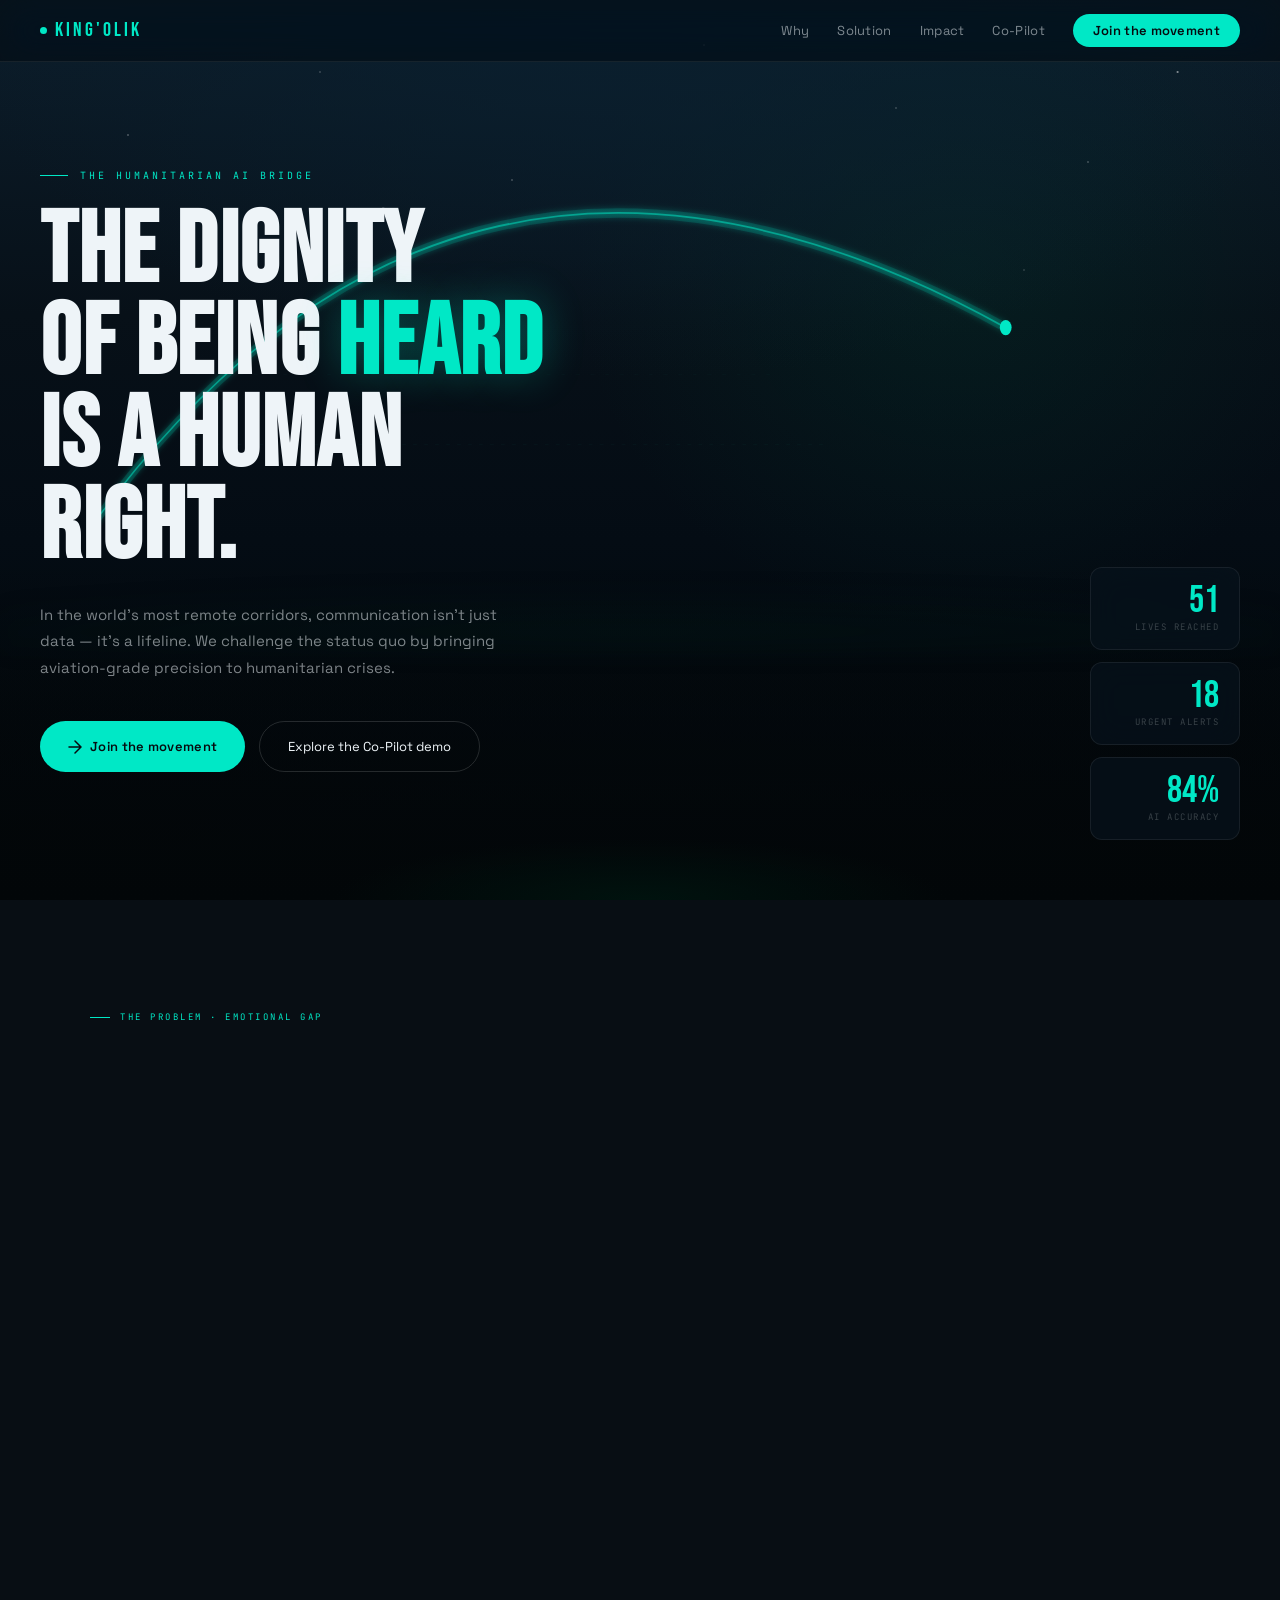
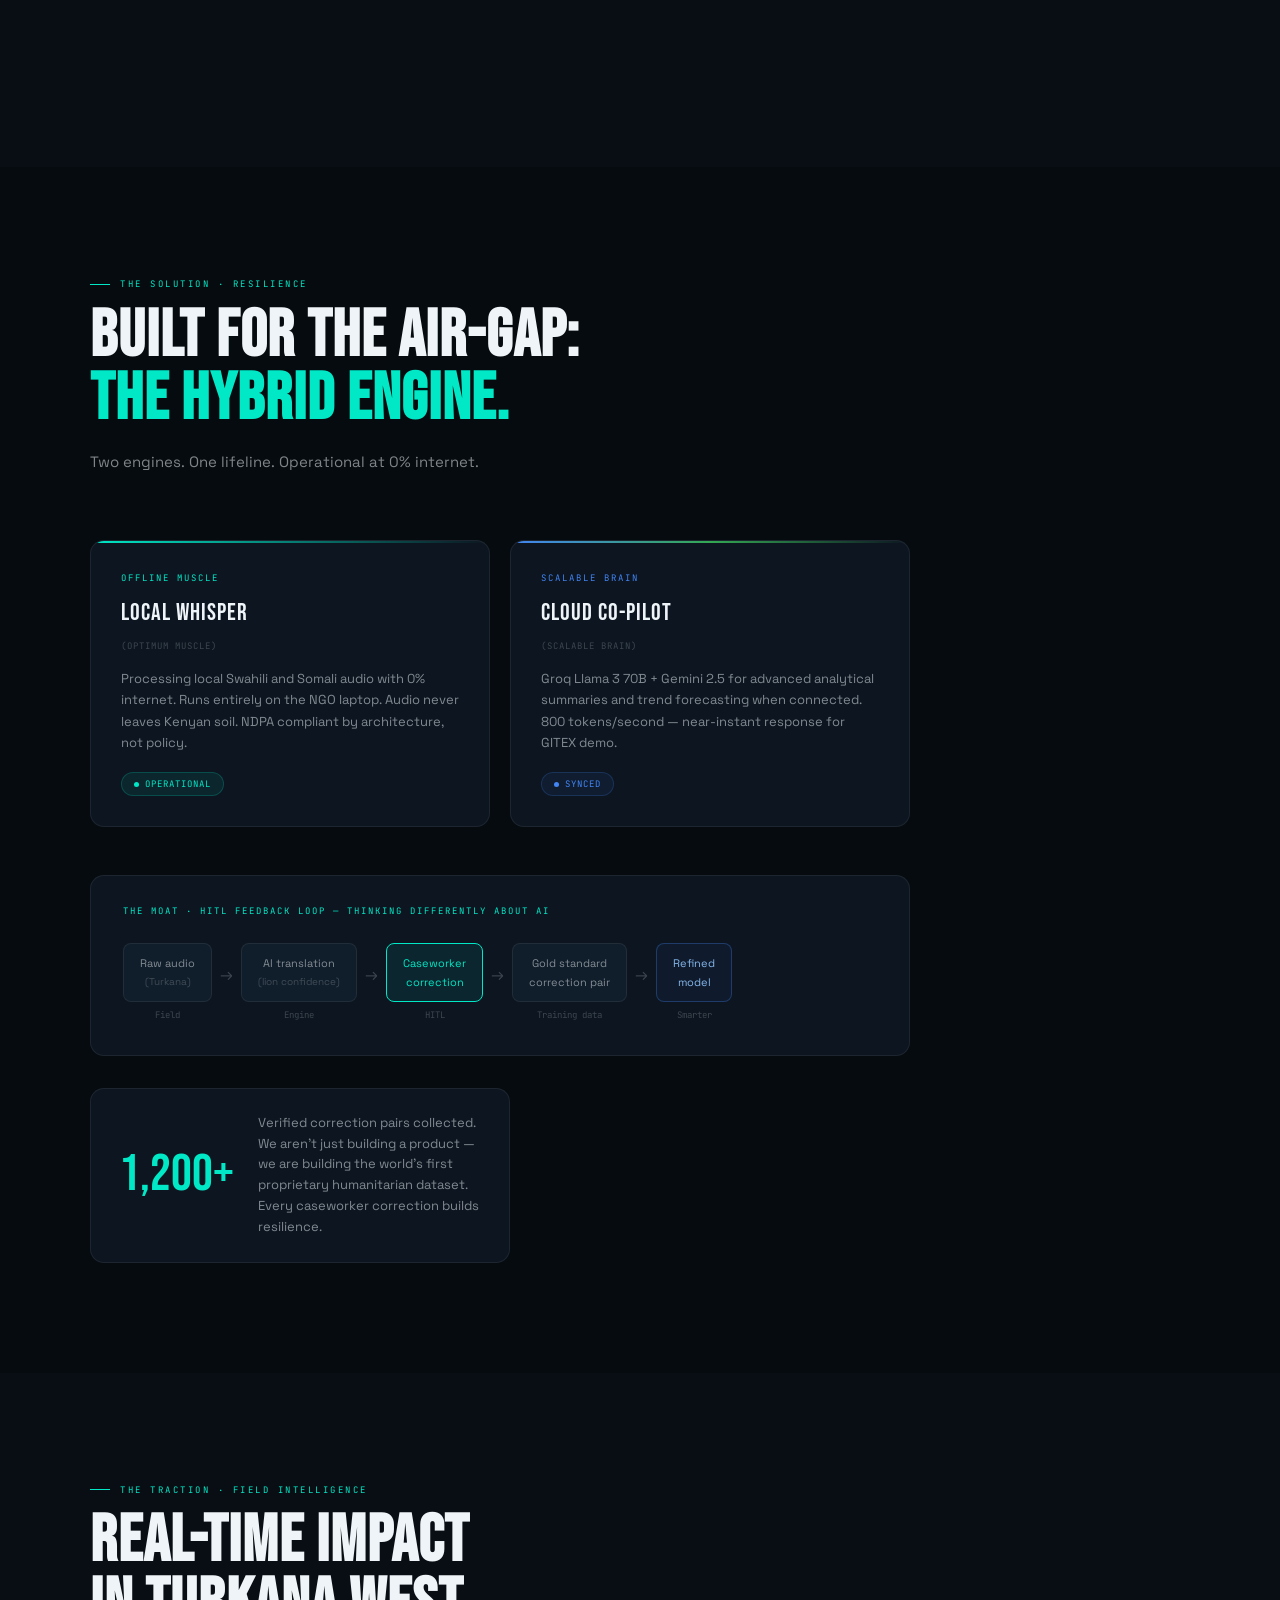
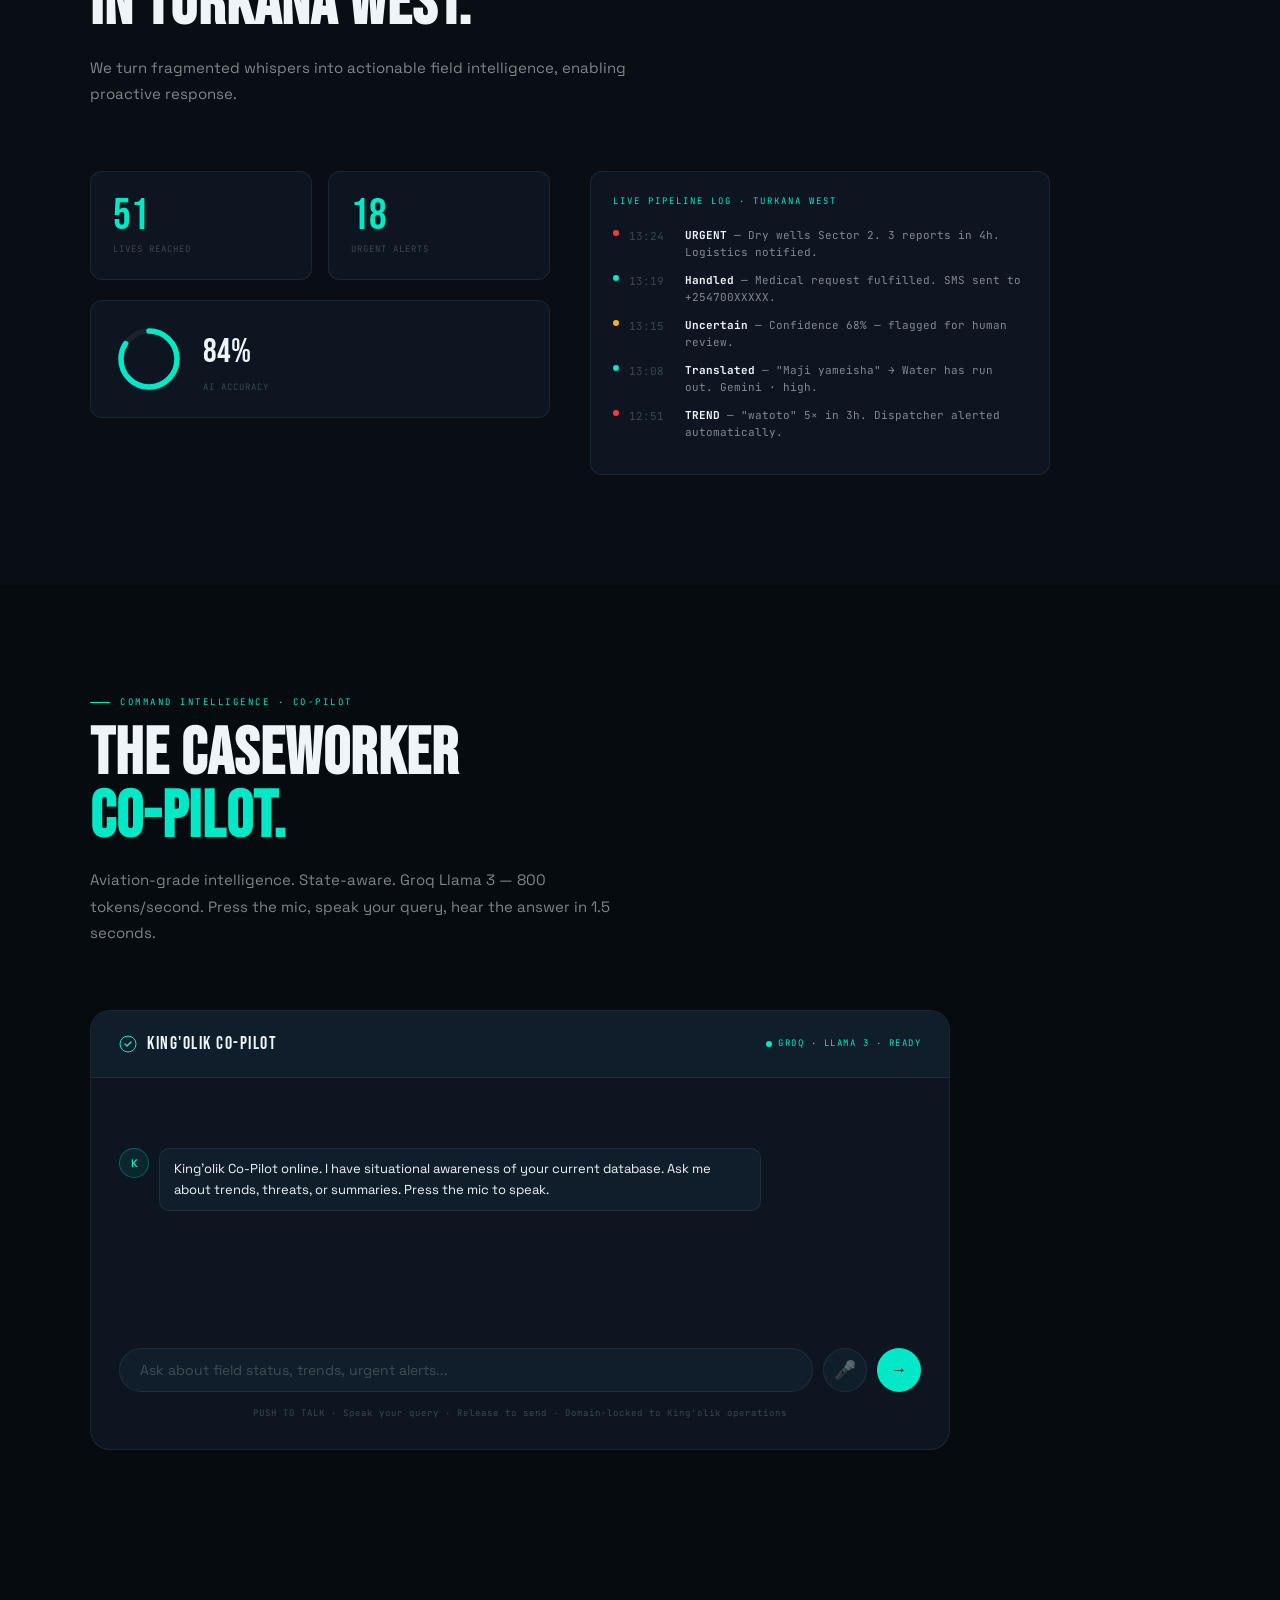
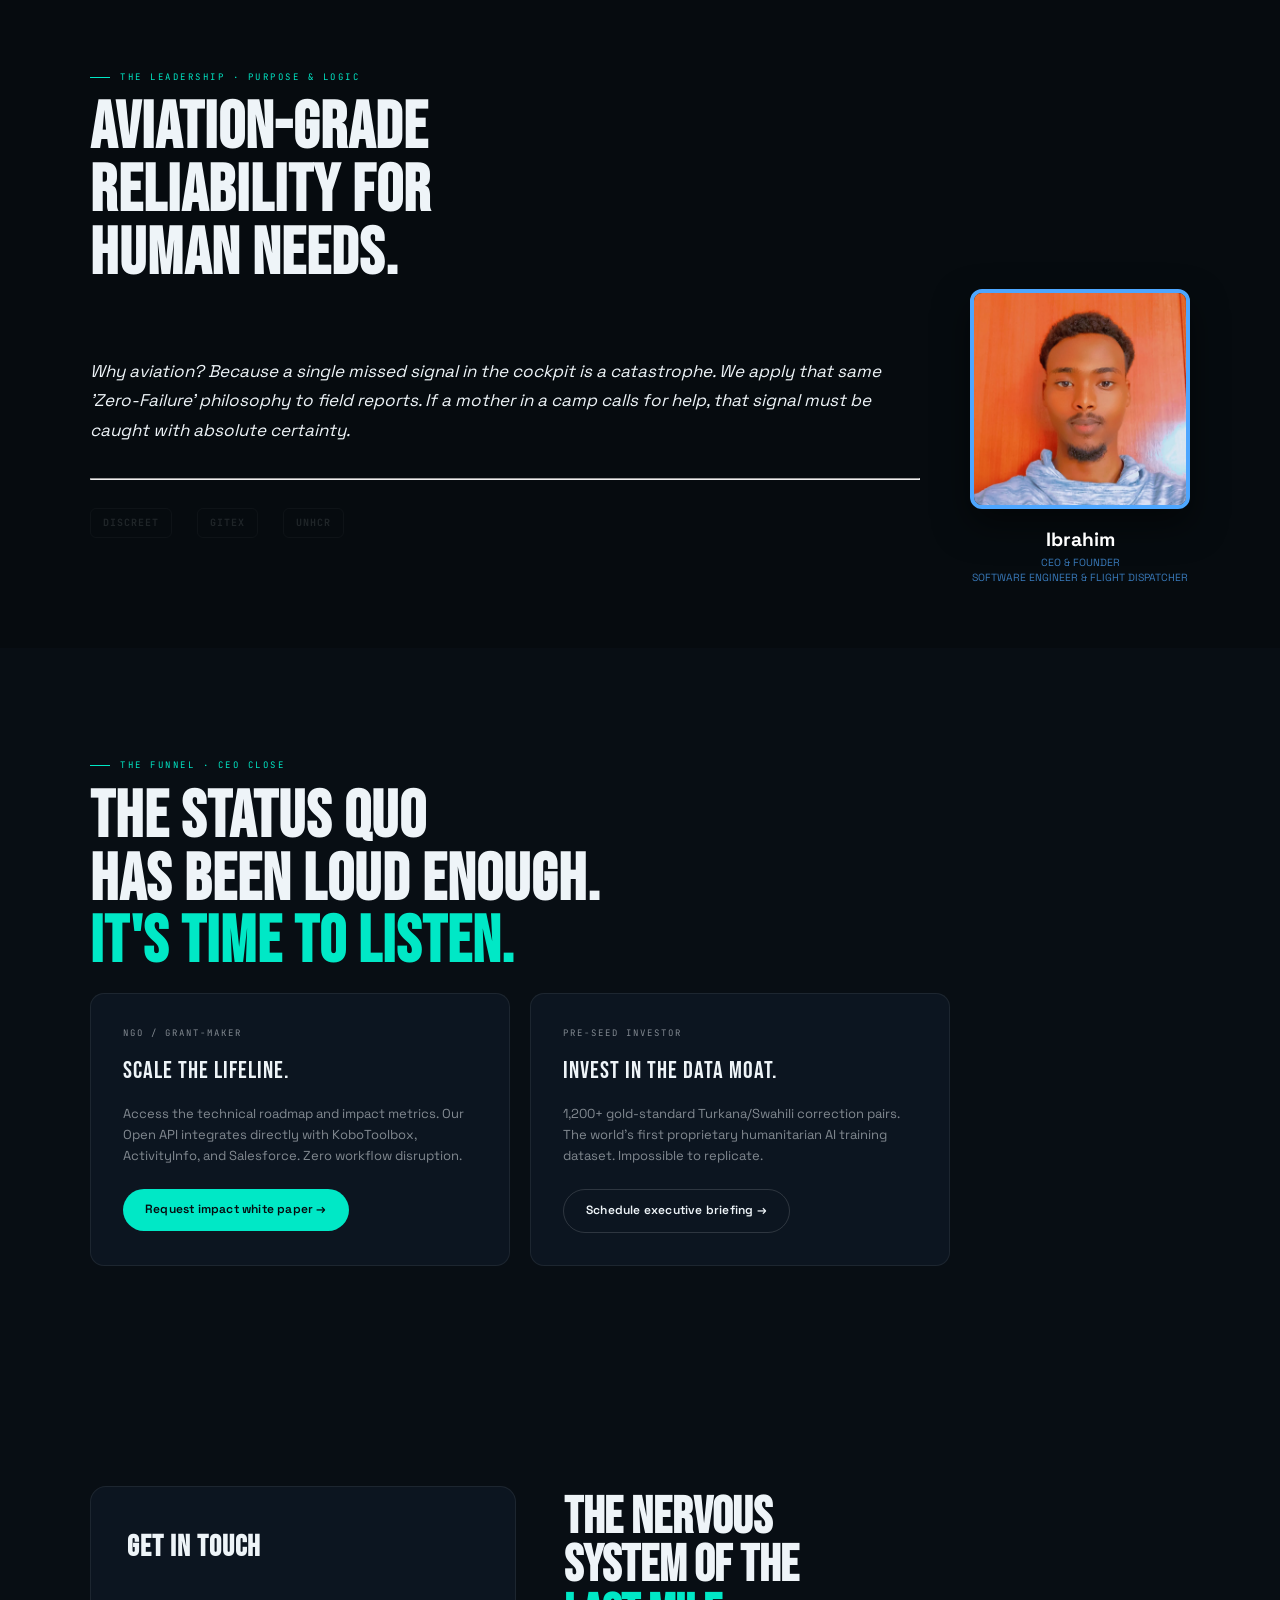
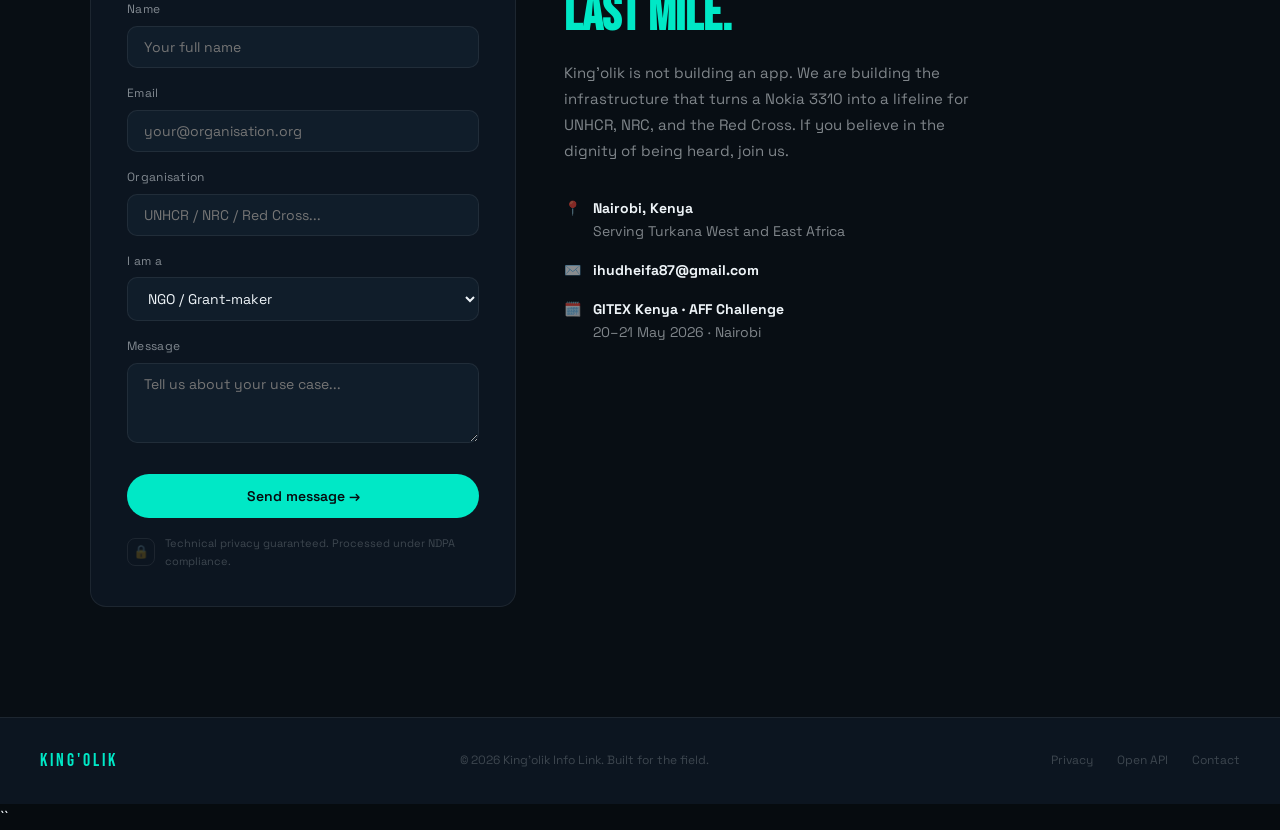
==== commit ea897c7f: "final: force root structure update" ====
--- a/index.html
+++ b/index.html
@@ -2417,4 +2417,5 @@
 
 </body>
 
-</html>+</html>
+``
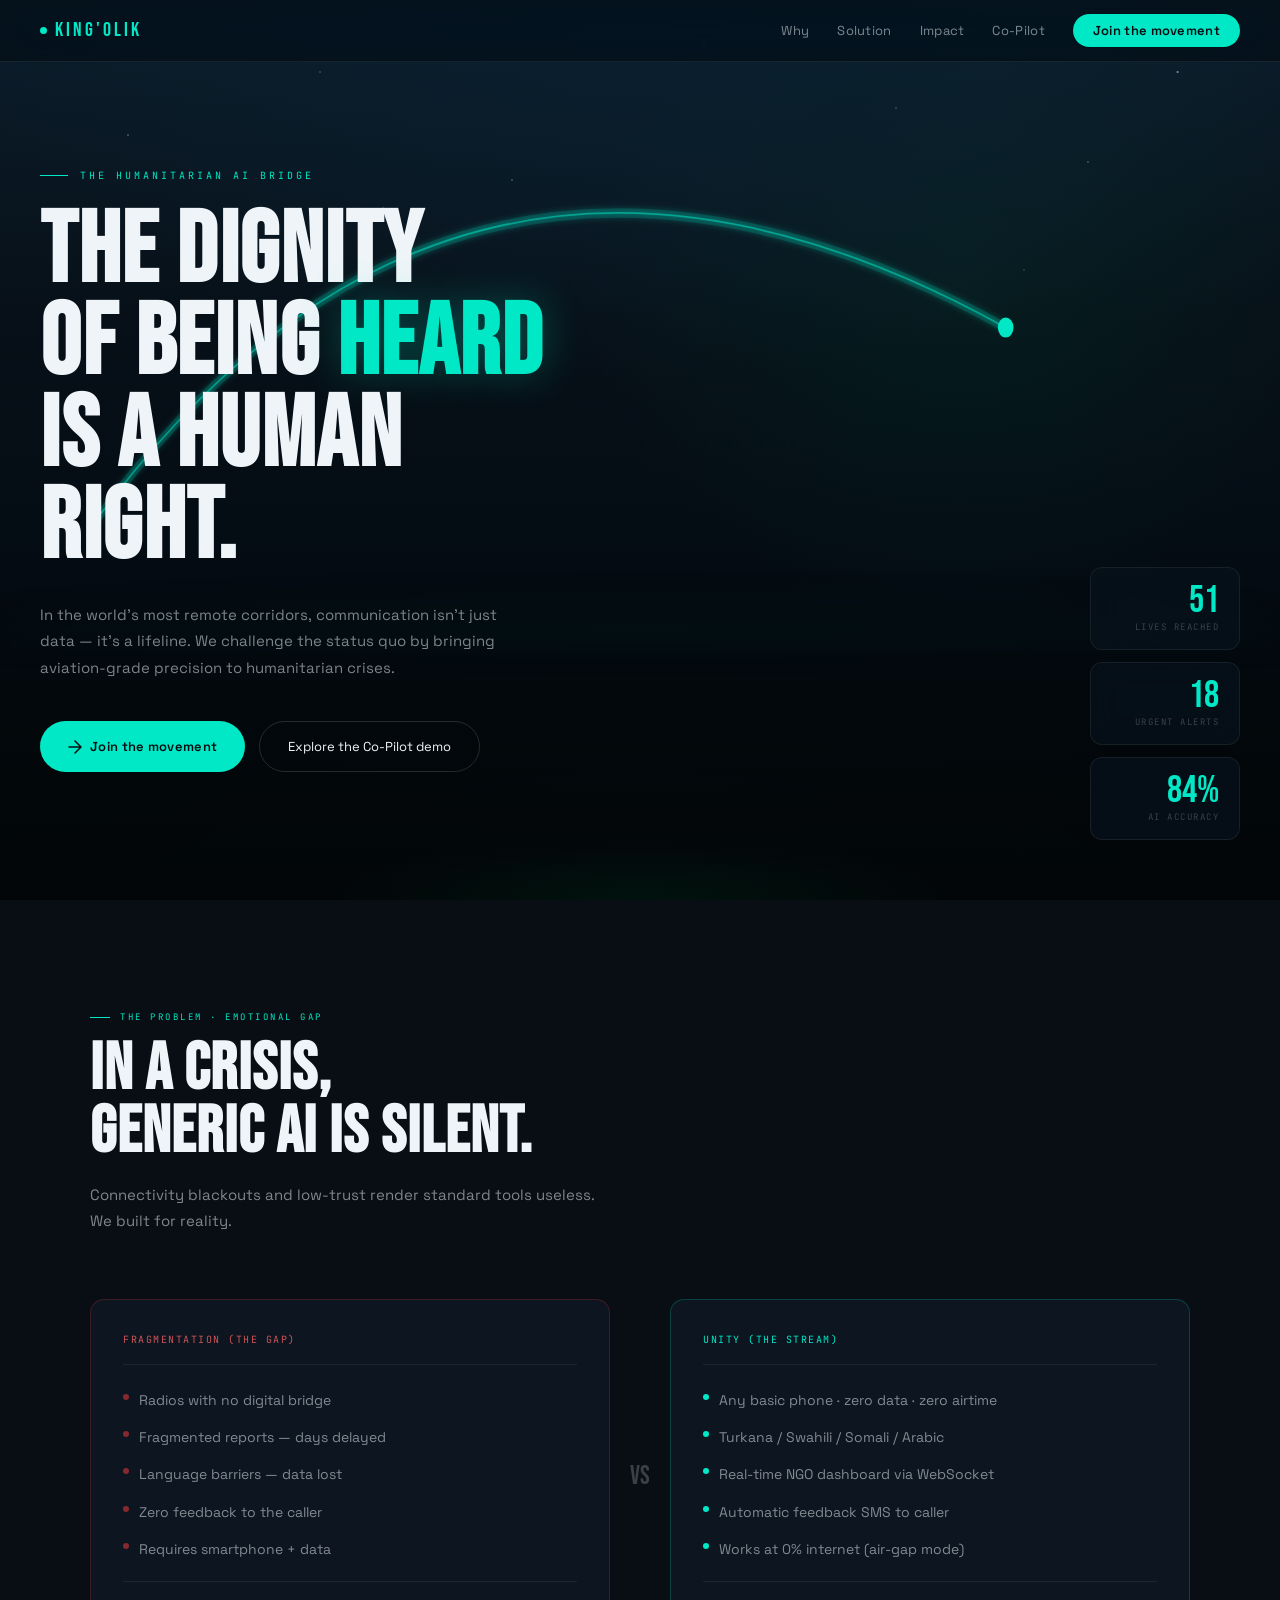
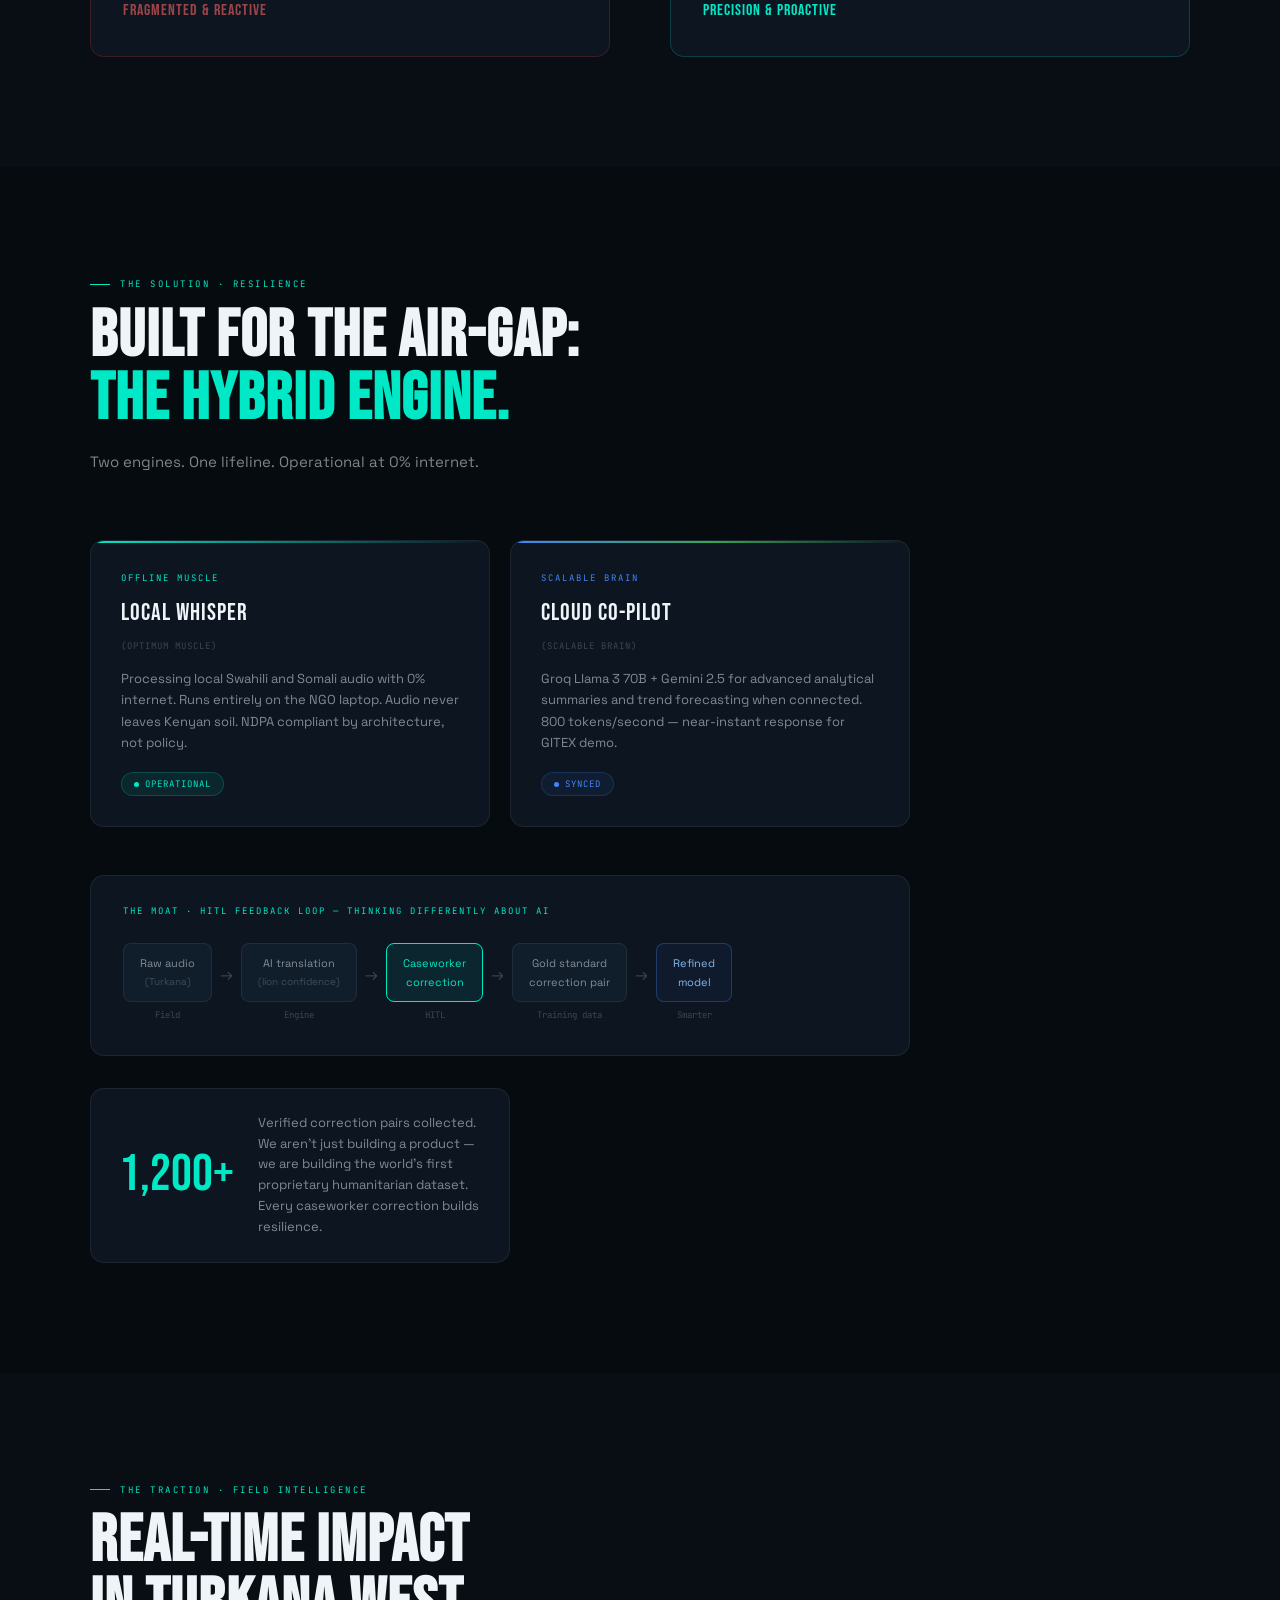
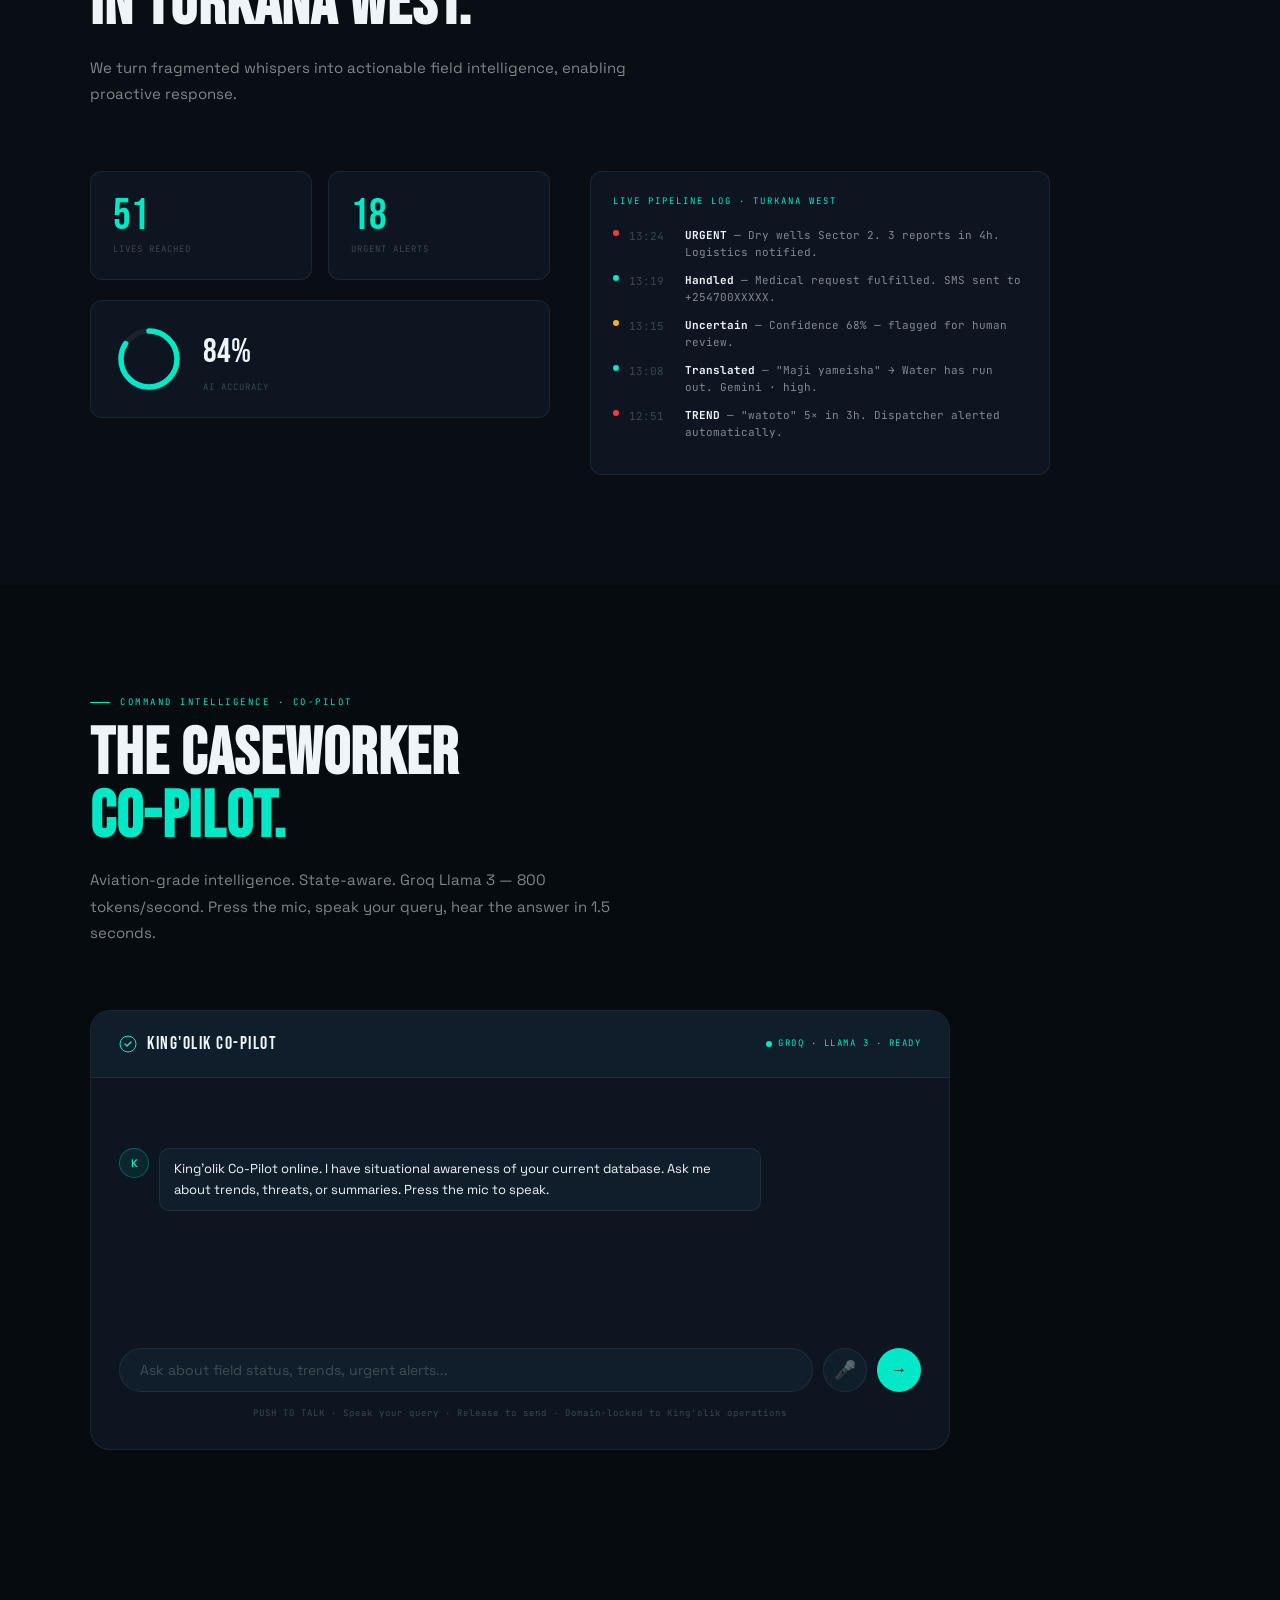
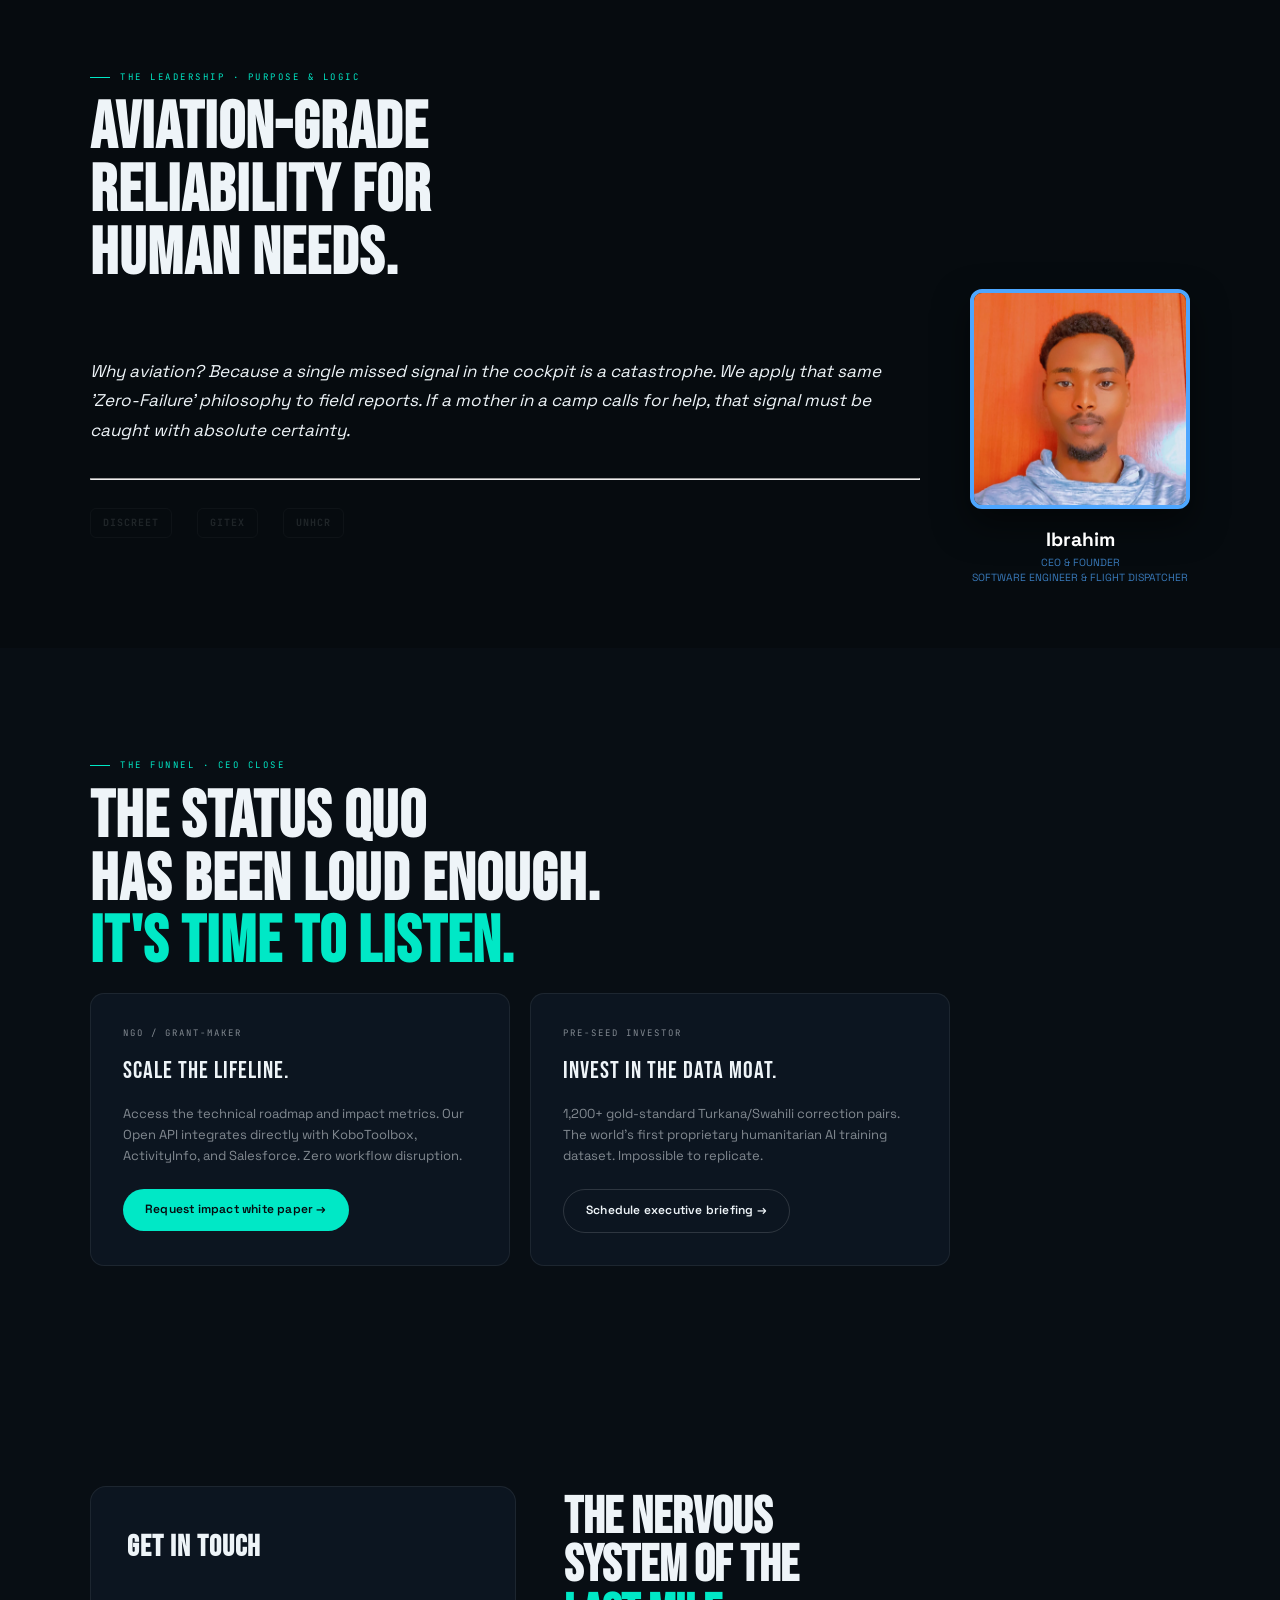
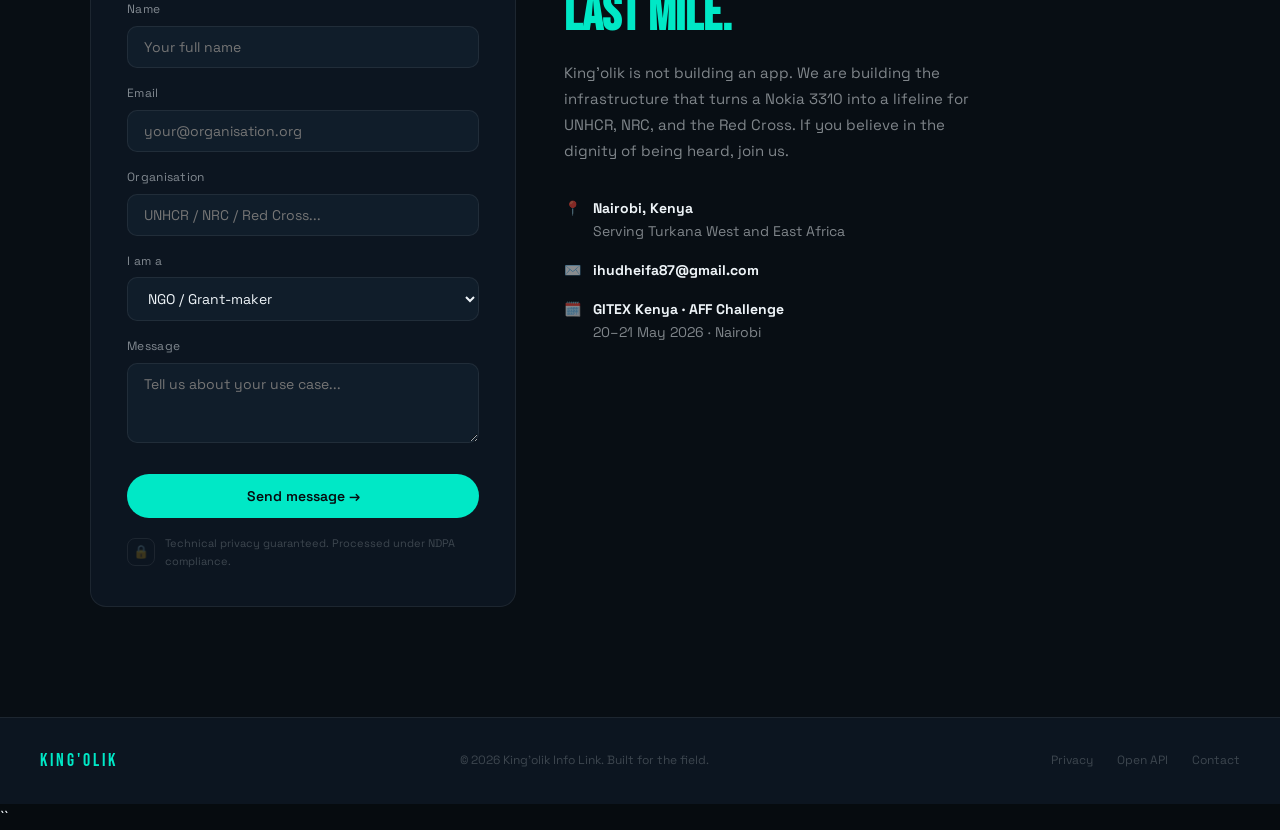
==== commit 294d4b35: "force deploy: mission control sync" ====
--- a/index.html
+++ b/index.html
@@ -2418,4 +2418,4 @@
 </body>
 
 </html>
-``+``
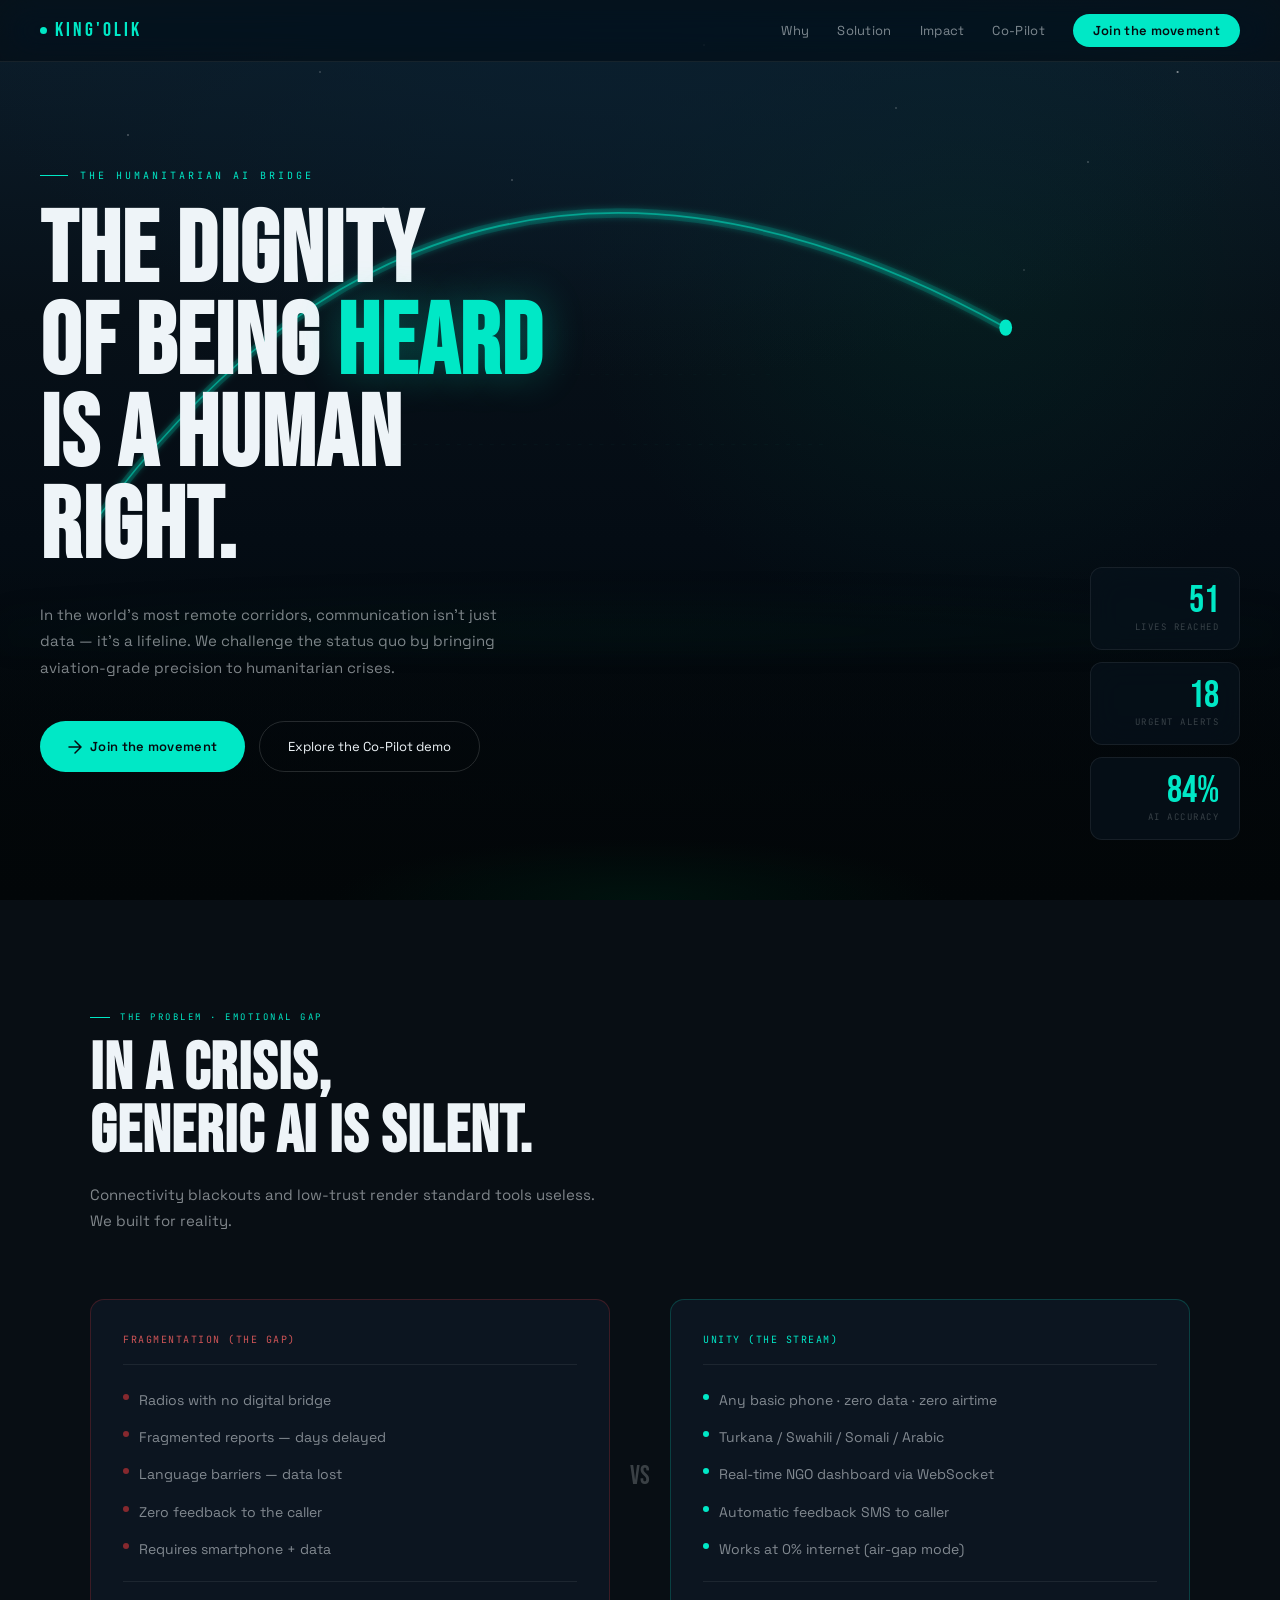
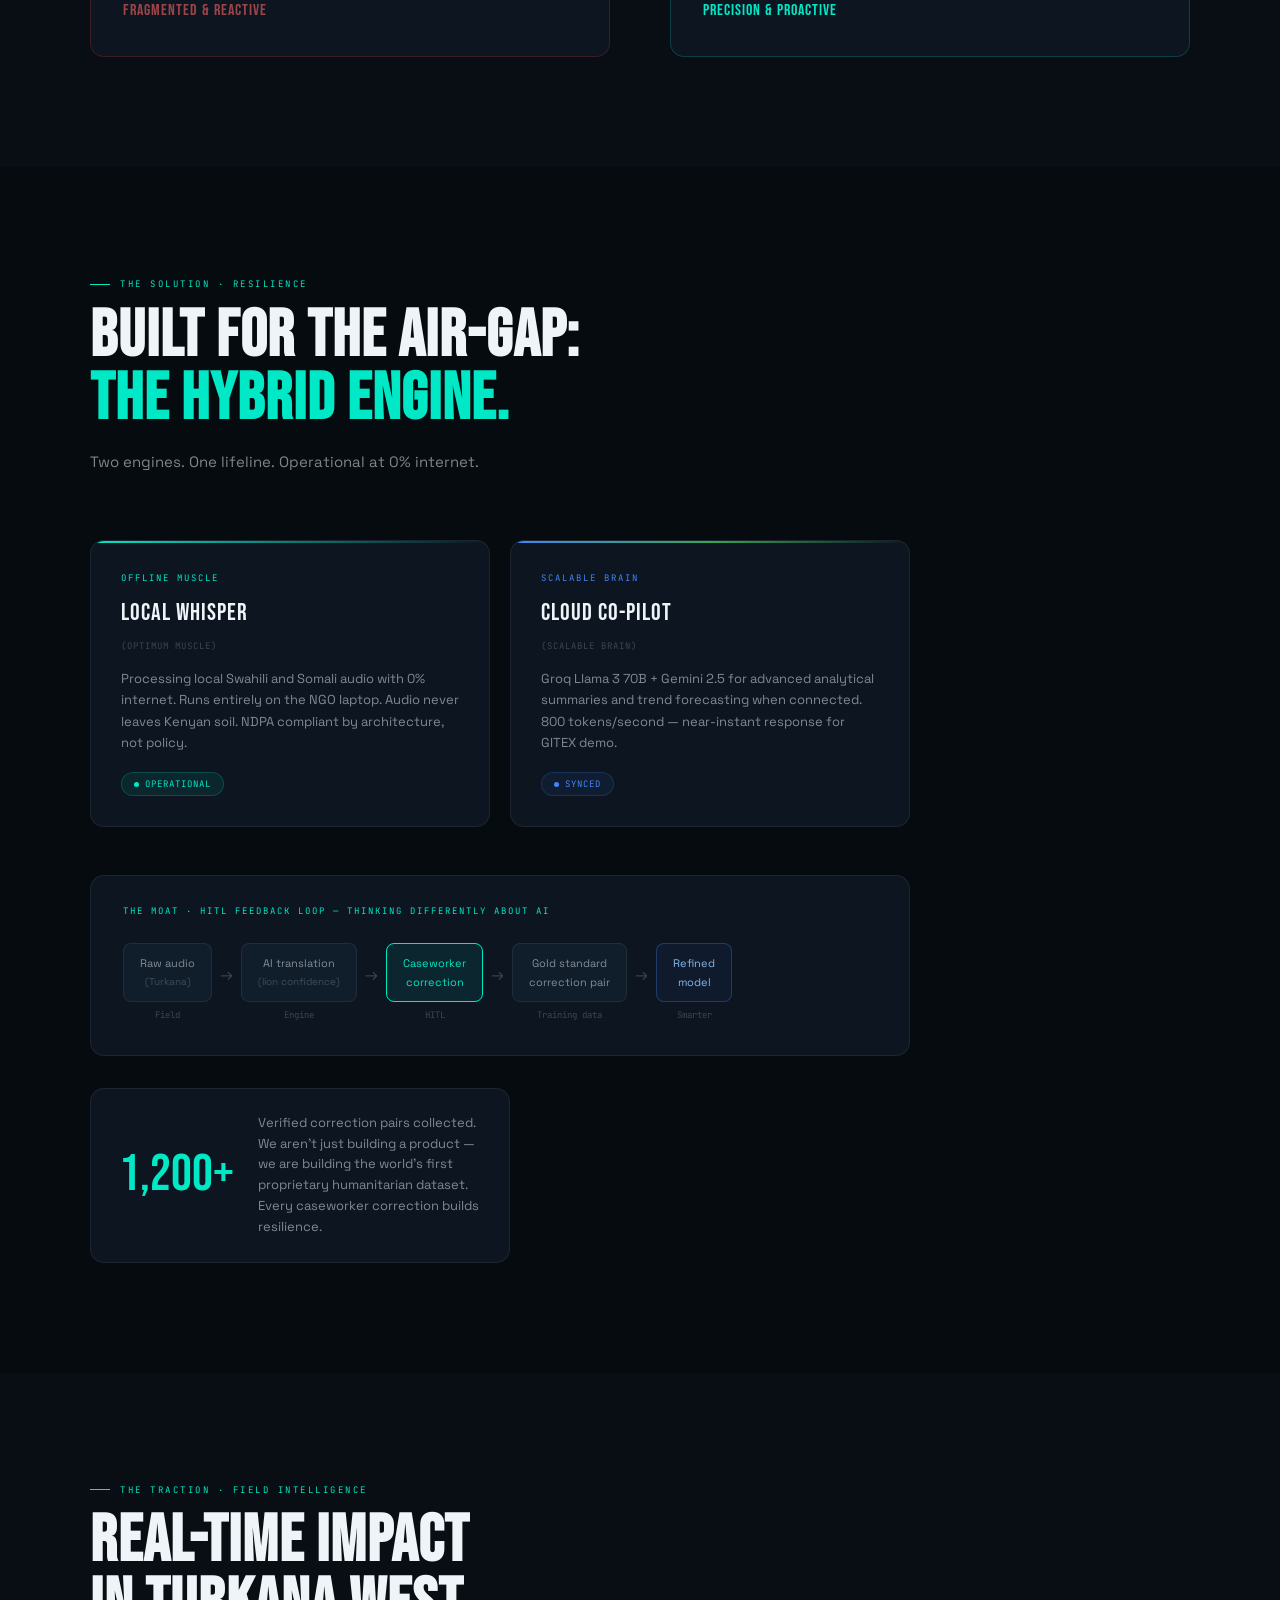
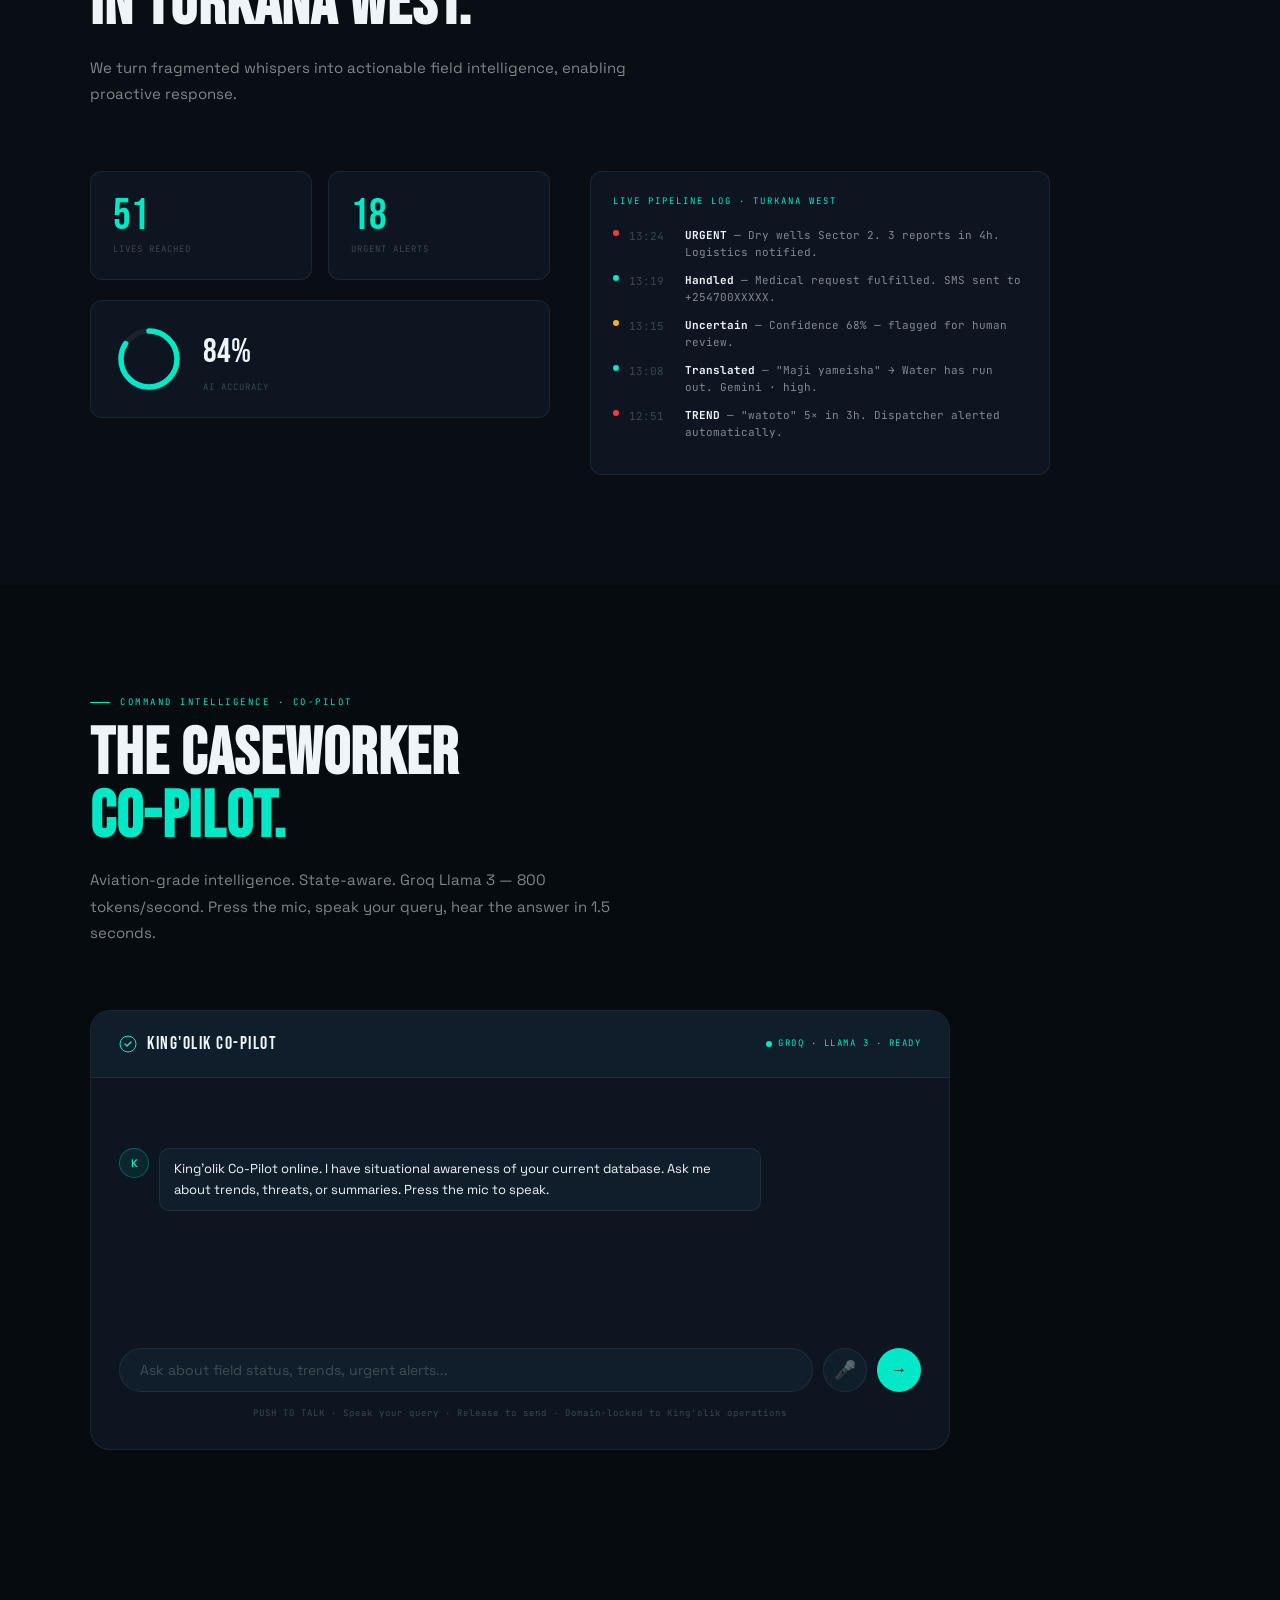
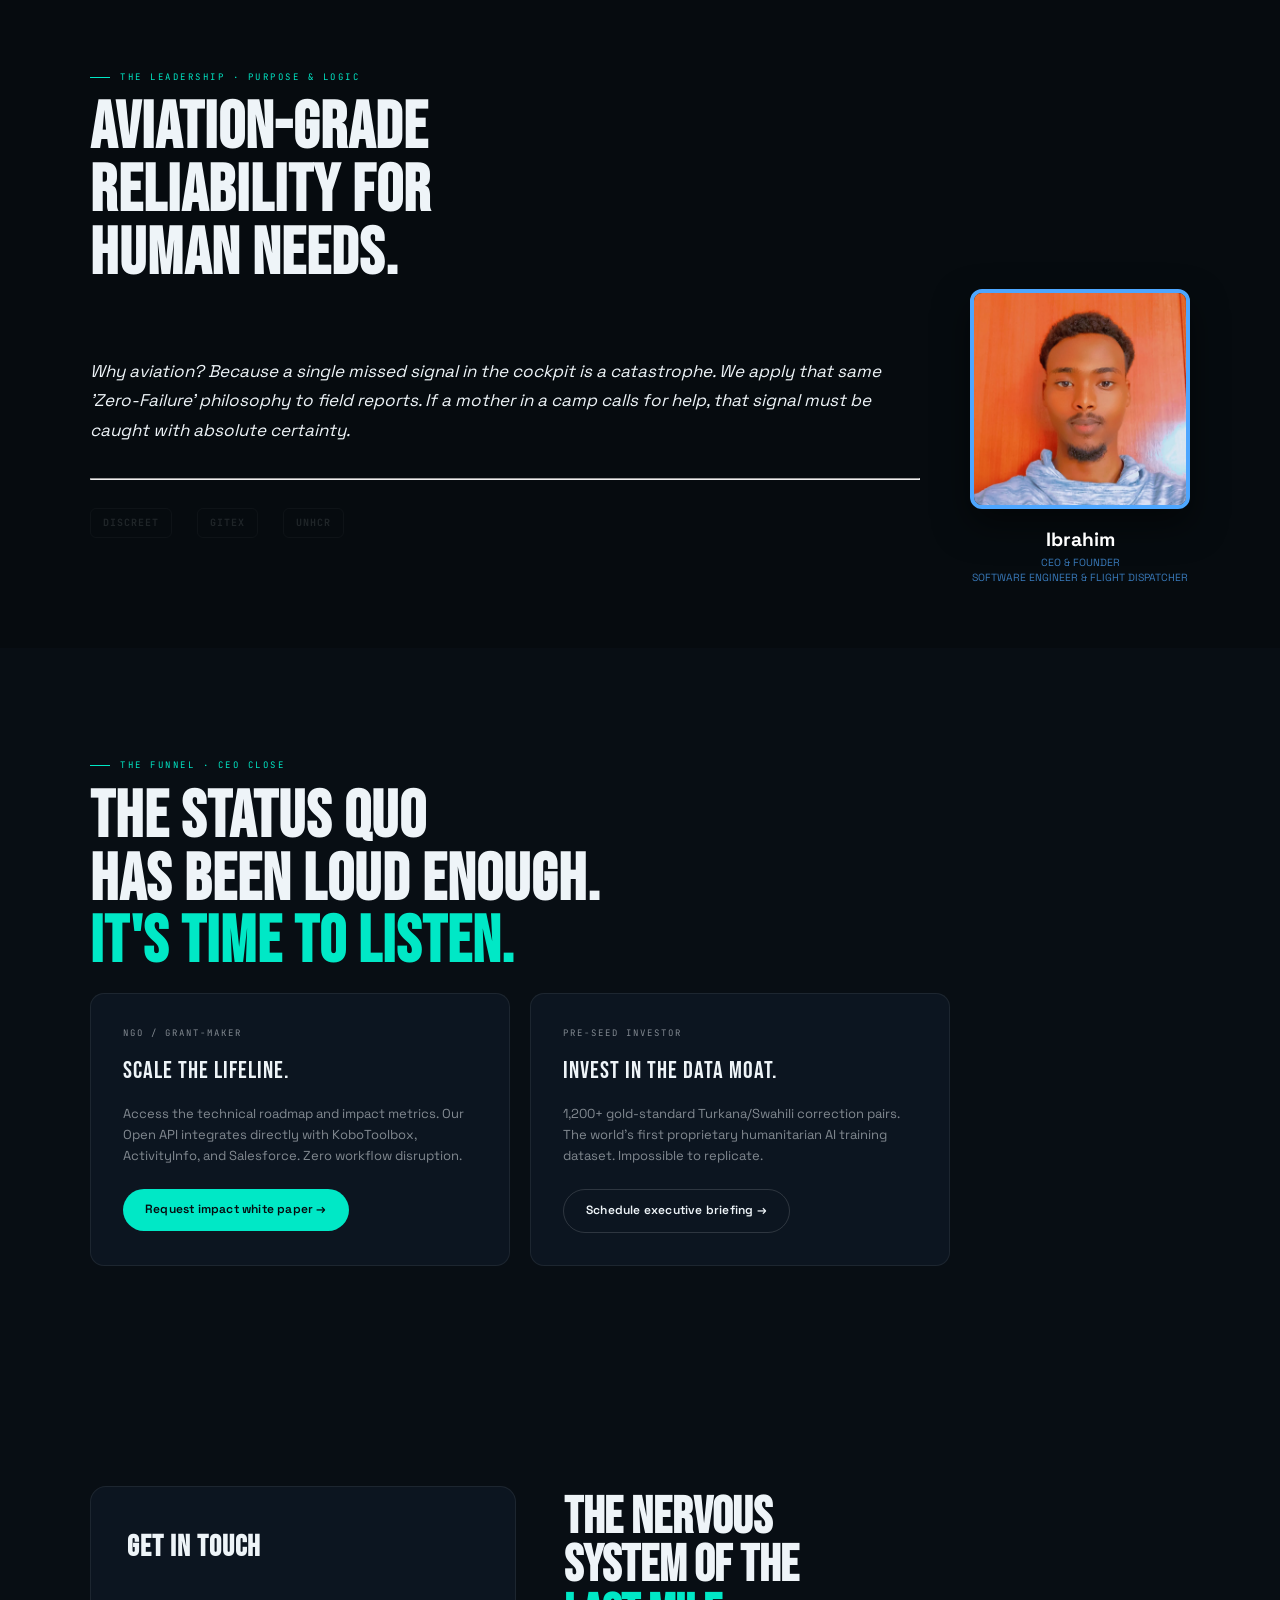
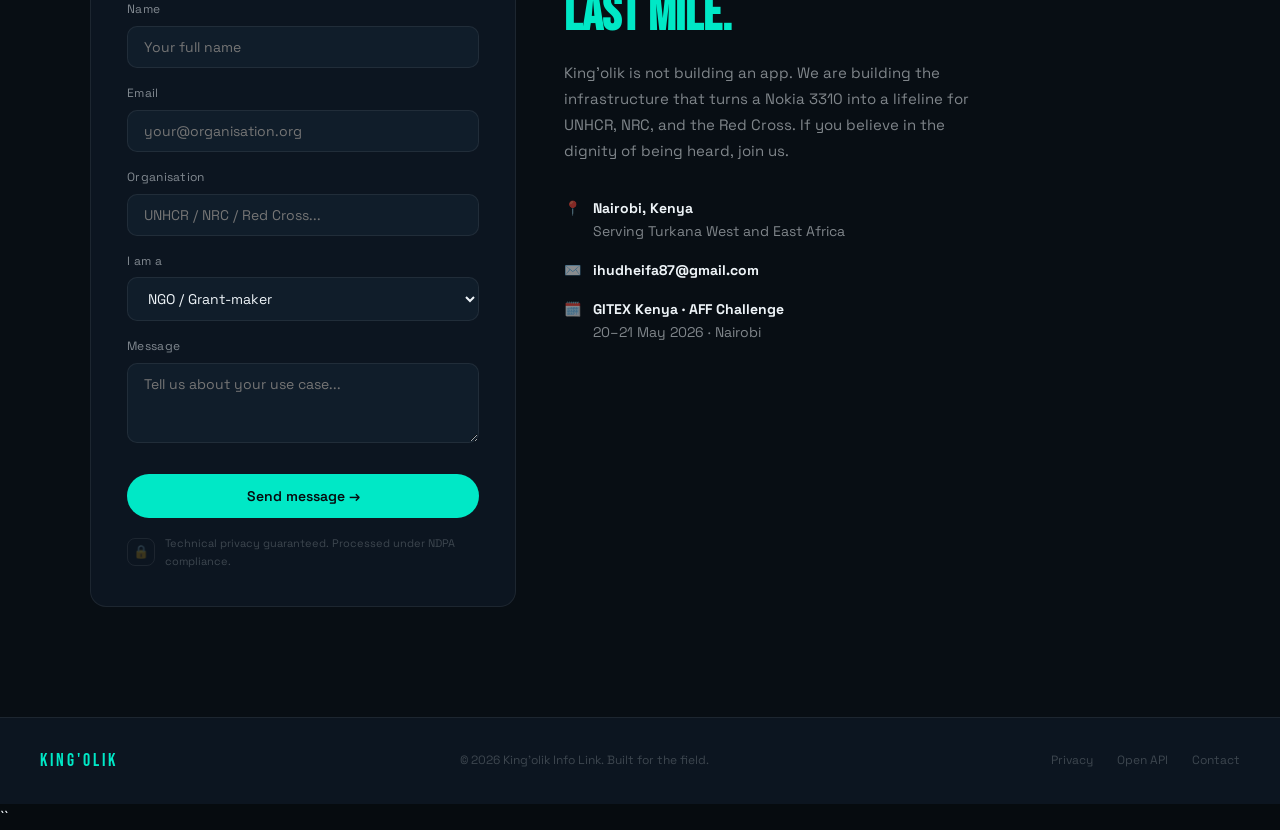
==== commit ffde929e: "fix: silent mode for stats and final meta tags" ====
--- a/index.html
+++ b/index.html
@@ -2,14 +2,21 @@
 <html lang="en">
 
 <head>
-    <meta name="description"
-        content="King'olik Infrastructure: Voice-based humanitarian reporting for Turkana West and refugee environments.">
-    <meta name="author" content="Hutheifa Ibrahim, Founder & CEO of King'olik">
-    <meta property="og:title" content="King'olik — The Dignity of Being Heard">
-    <meta property="og:image" content="https://kingolik-infrastructure.netlify.app/preview.jpg">
-    <meta property="og:image" content="preview.jpg">
     <meta charset="UTF-8">
     <meta name="viewport" content="width=device-width, initial-scale=1.0">
+    <meta property="og:type" content="website">
+    <meta property="og:url" content="https://kingolik-infrastructure.netlify.app/">
+    <meta property="og:title" content="King'olik — The Dignity of Being Heard">
+    <meta property="og:description"
+        content="Humanitarian technology solutions for resilient communication infrastructure.">
+    <meta property="og:image" content="https://kingolik-infrastructure.netlify.app/preview.jpg">
+
+    <meta property="twitter:card" content="summary_large_image">
+    <meta property="twitter:url" content="https://kingolik-infrastructure.netlify.app/">
+    <meta property="twitter:title" content="King'olik — The Dignity of Being Heard">
+    <meta property="twitter:description"
+        content="Humanitarian technology solutions for resilient communication infrastructure.">
+    <meta property="twitter:image" content="https://kingolik-infrastructure.netlify.app/preview.jpg">
     <title>King'olik — The Dignity of Being Heard Is a Human Right</title>
     <link rel="preconnect" href="https://fonts.googleapis.com">
     <link
@@ -2215,20 +2222,36 @@
             animCount(document.getElementById('tr-lives'), 51);
             animCount(document.getElementById('tr-alerts'), 18);
         }, 800);
-
-        // Fetch live stats from Railway backend
         async function fetchLiveStats() {
+            const API_URL = 'https://YOUR-RAILWAY-URL.up.railway.app/api/v1/reports';
+
+            // Silent Check: If the URL is still a placeholder, don't even try to fetch
+            if (API_URL.includes("YOUR-RAILWAY-URL")) {
+                console.log("Stats System: Initializing in standby mode (Waiting for Backend Link).");
+                return;
+            }
+
             try {
-                const r = await fetch('https://YOUR-RAILWAY-URL.up.railway.app/api/v1/reports');
+                const r = await fetch(API_URL);
                 if (!r.ok) return;
+
                 const d = await r.json();
                 const total = d.count || 0;
                 const urgent = (d.reports || []).filter(r => (r.urgent_keywords || []).length > 0).length;
+
                 if (total > 0) {
-                    ['h-lives', 'tr-lives'].forEach(id => animCount(document.getElementById(id), total));
-                    ['h-alerts', 'tr-alerts'].forEach(id => animCount(document.getElementById(id), urgent));
+                    ['h-lives', 'tr-lives'].forEach(id => {
+                        const el = document.getElementById(id);
+                        if (el) animCount(el, total);
+                    });
+                    ['h-alerts', 'tr-alerts'].forEach(id => {
+                        const el = document.getElementById(id);
+                        if (el) animCount(el, urgent);
+                    });
                 }
-            } catch (e) { }
+            } catch (e) {
+                // Catch block remains empty for true 'Silent Mode'
+            }
         }
         fetchLiveStats();
         setInterval(fetchLiveStats, 30000);
@@ -2416,6 +2439,43 @@
     </script>
 
 </body>
+<script>
+    var form = document.getElementById("contact-form");
+
+    async function handleSubmit(event) {
+        event.preventDefault(); // Prevents the redirect
+        var status = document.getElementById("form-status");
+        var data = new FormData(event.target);
+
+        status.style.display = "block";
+        status.innerHTML = "Sending to mission control...";
+
+        fetch(event.target.action, {
+            method: form.method,
+            body: data,
+            headers: {
+                'Accept': 'application/json'
+            }
+        }).then(response => {
+            if (response.ok) {
+                status.innerHTML = "Signal received. Thank you!";
+                form.reset();
+            } else {
+                response.json().then(data => {
+                    if (Object.hasOwn(data, 'errors')) {
+                        status.innerHTML = data["errors"].map(error => error["message"]).join(", ");
+                    } else {
+                        status.innerHTML = "Signal lost. Please try again later.";
+                    }
+                })
+            }
+        }).catch(error => {
+            status.innerHTML = "Connection error. Check your network.";
+        });
+    }
+
+    form.addEventListener("submit", handleSubmit)
+</script>
 
 </html>
-``
+``
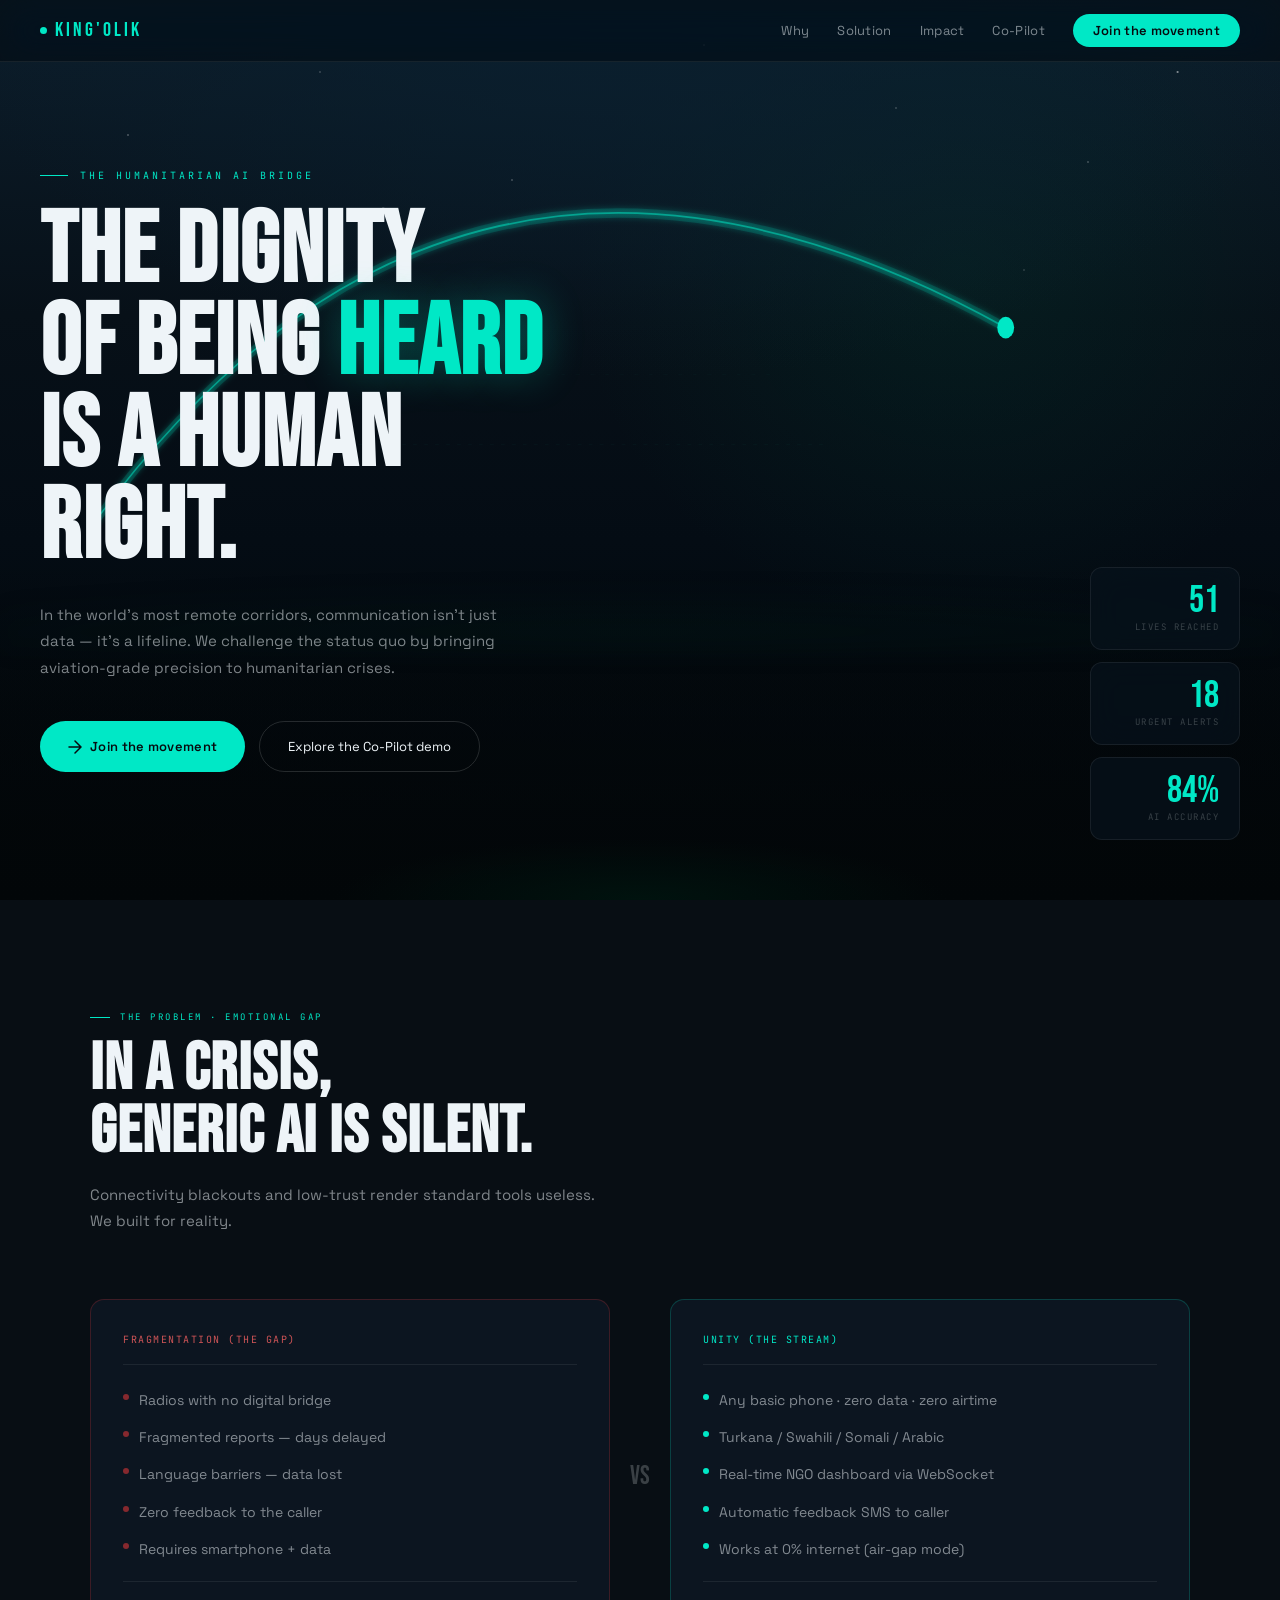
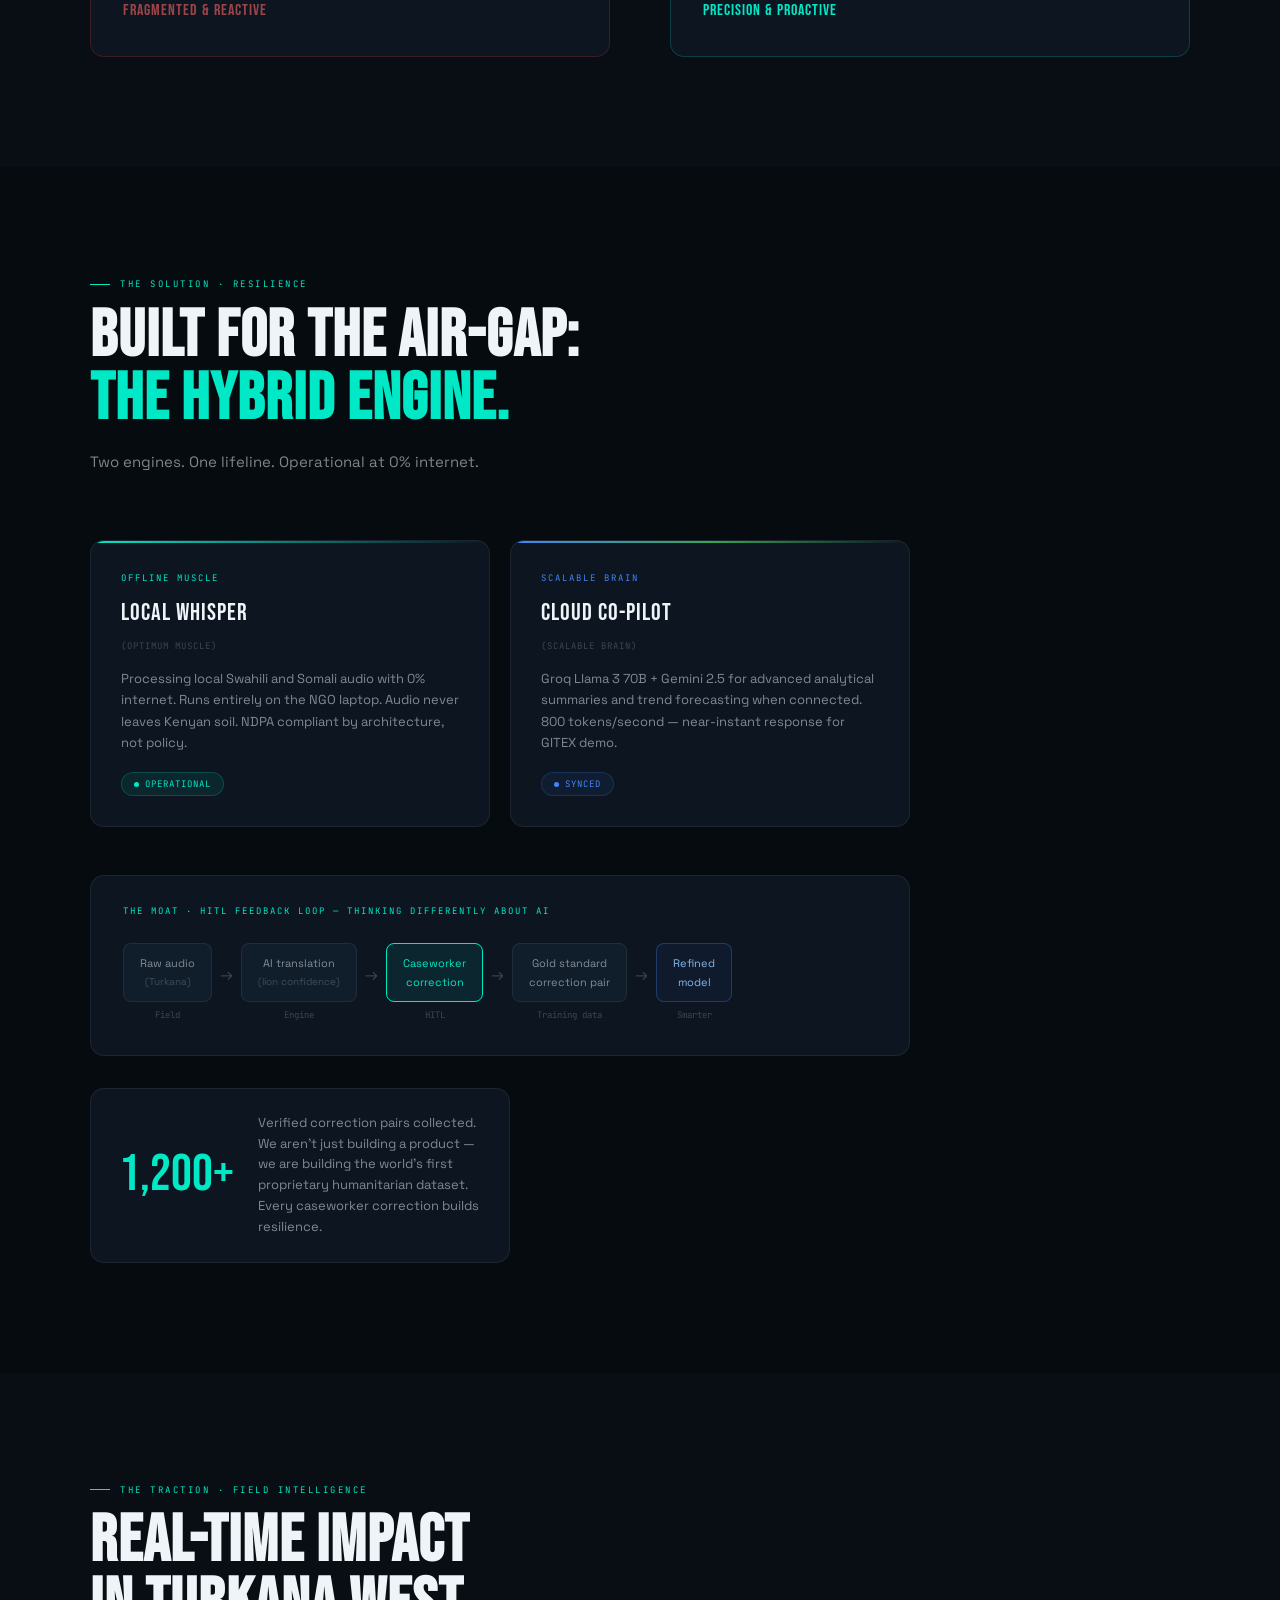
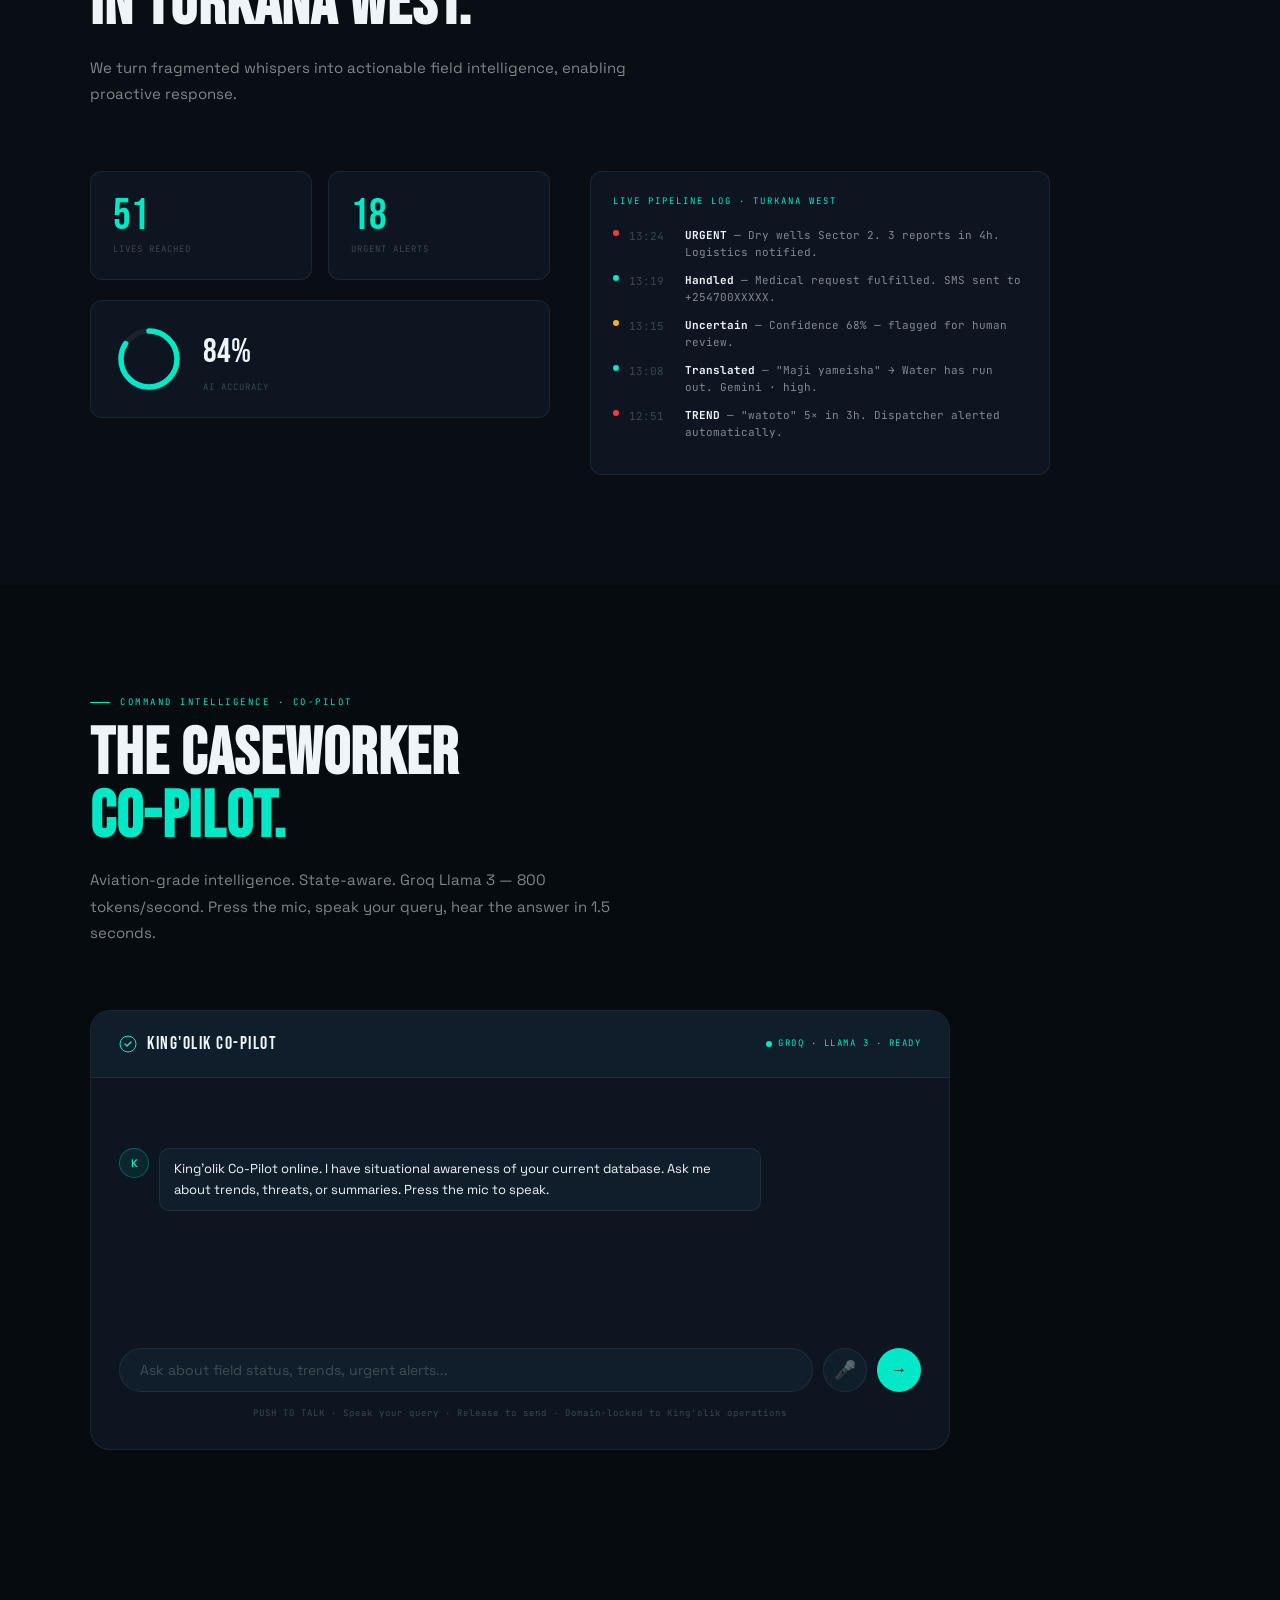
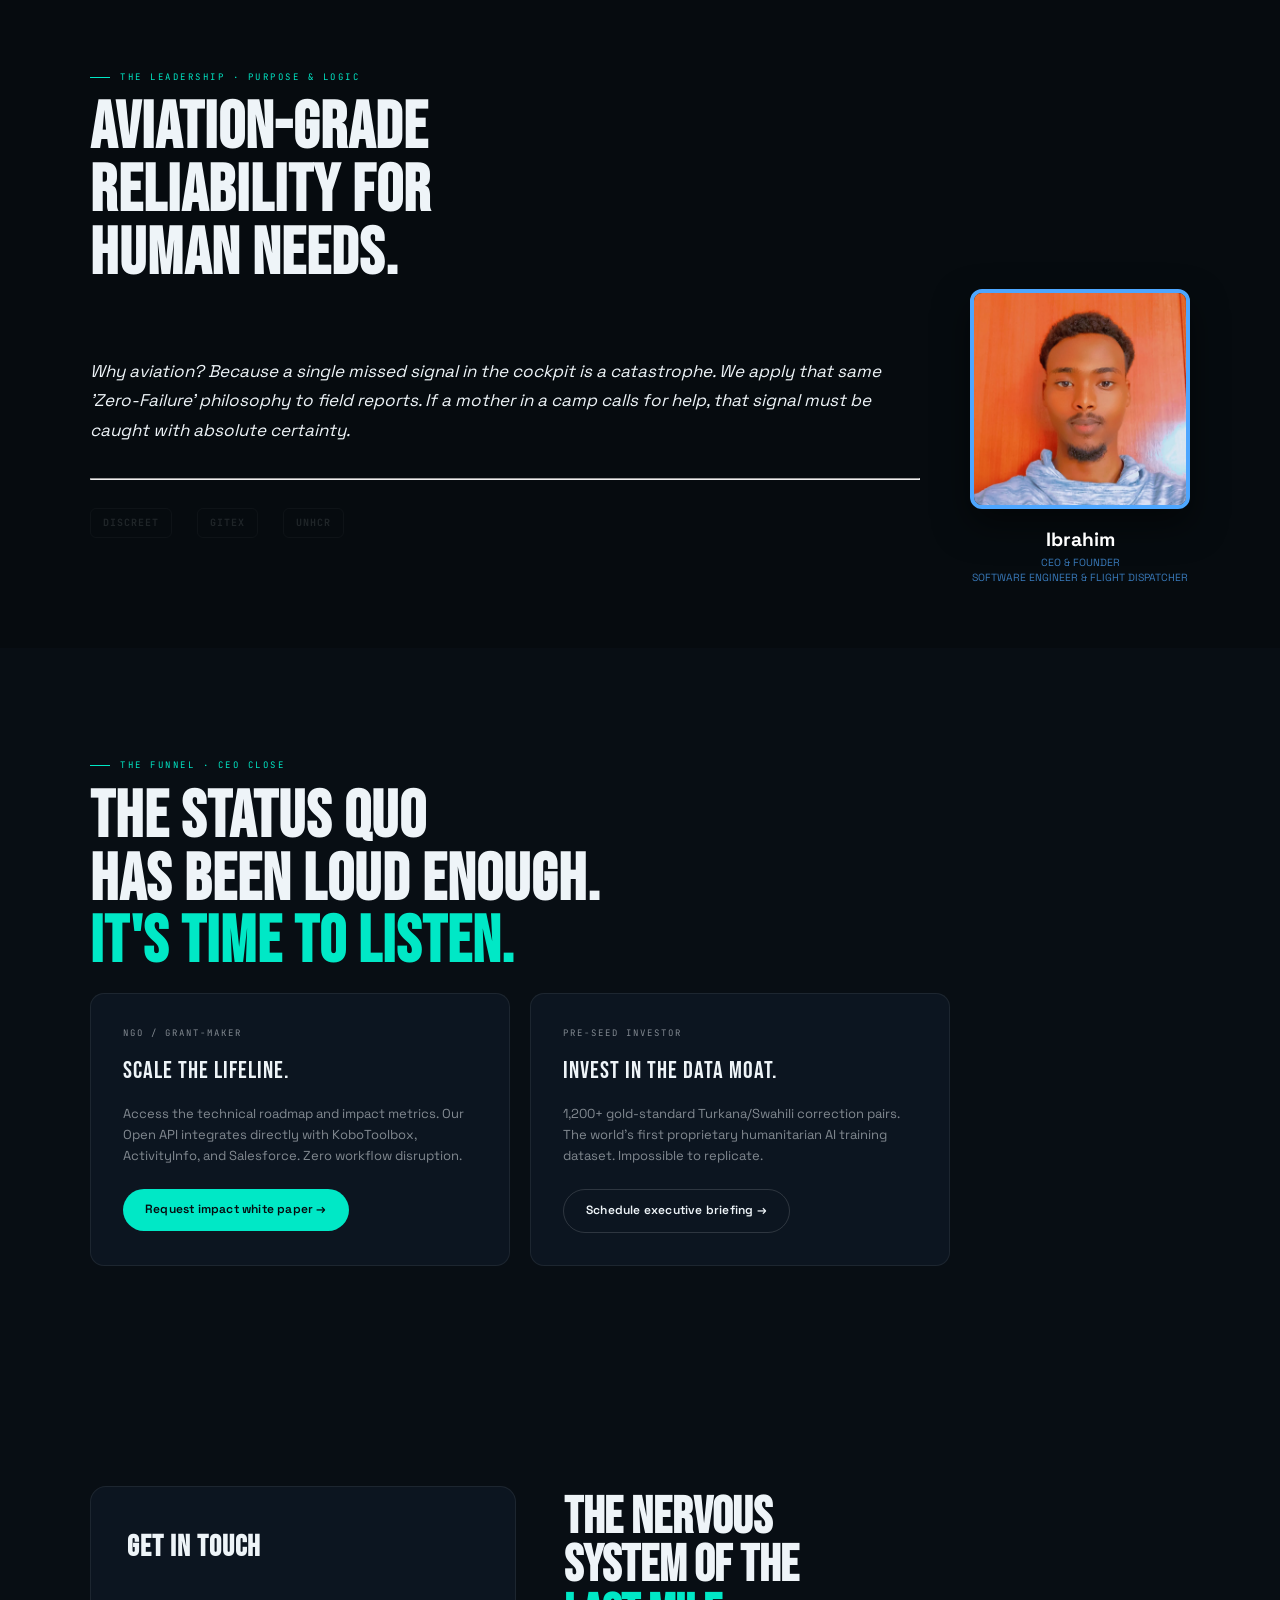
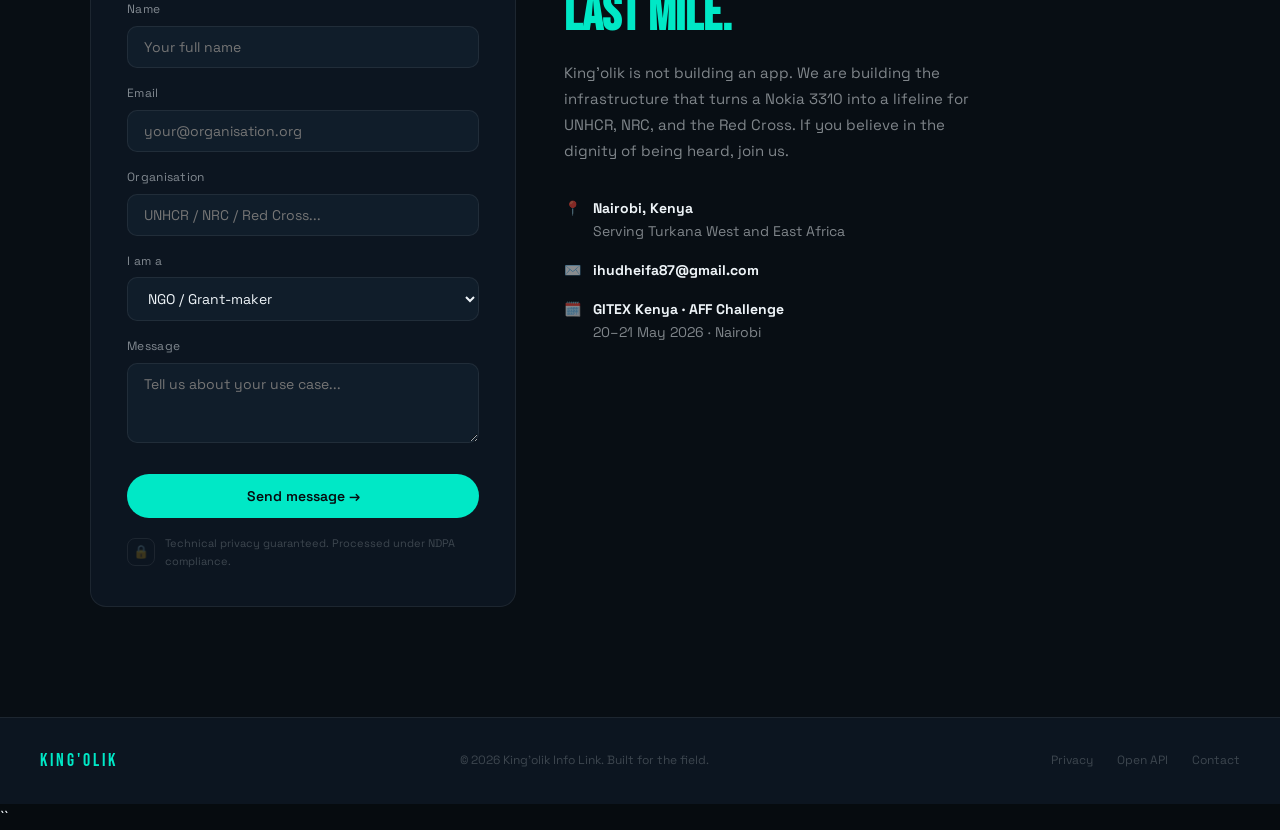
==== commit b429d882: "meta tag" ====
--- a/index.html
+++ b/index.html
@@ -7,15 +7,15 @@
     <meta property="og:type" content="website">
     <meta property="og:url" content="https://kingolik-infrastructure.netlify.app/">
     <meta property="og:title" content="King'olik — The Dignity of Being Heard">
-    <meta property="og:description"
-        content="Humanitarian technology solutions for resilient communication infrastructure.">
+    <meta property="og:description" content="THE DIGNITY OF BEING HEARD IS A HUMAN RIGHT.">
     <meta property="og:image" content="https://kingolik-infrastructure.netlify.app/preview.jpg">
+    <meta property="og:image:width" content="1200">
+    <meta property="og:image:height" content="630">
 
     <meta property="twitter:card" content="summary_large_image">
     <meta property="twitter:url" content="https://kingolik-infrastructure.netlify.app/">
     <meta property="twitter:title" content="King'olik — The Dignity of Being Heard">
-    <meta property="twitter:description"
-        content="Humanitarian technology solutions for resilient communication infrastructure.">
+    <meta property="twitter:description" content="THE DIGNITY OF BEING HEARD IS A HUMAN RIGHT.">
     <meta property="twitter:image" content="https://kingolik-infrastructure.netlify.app/preview.jpg">
     <title>King'olik — The Dignity of Being Heard Is a Human Right</title>
     <link rel="preconnect" href="https://fonts.googleapis.com">
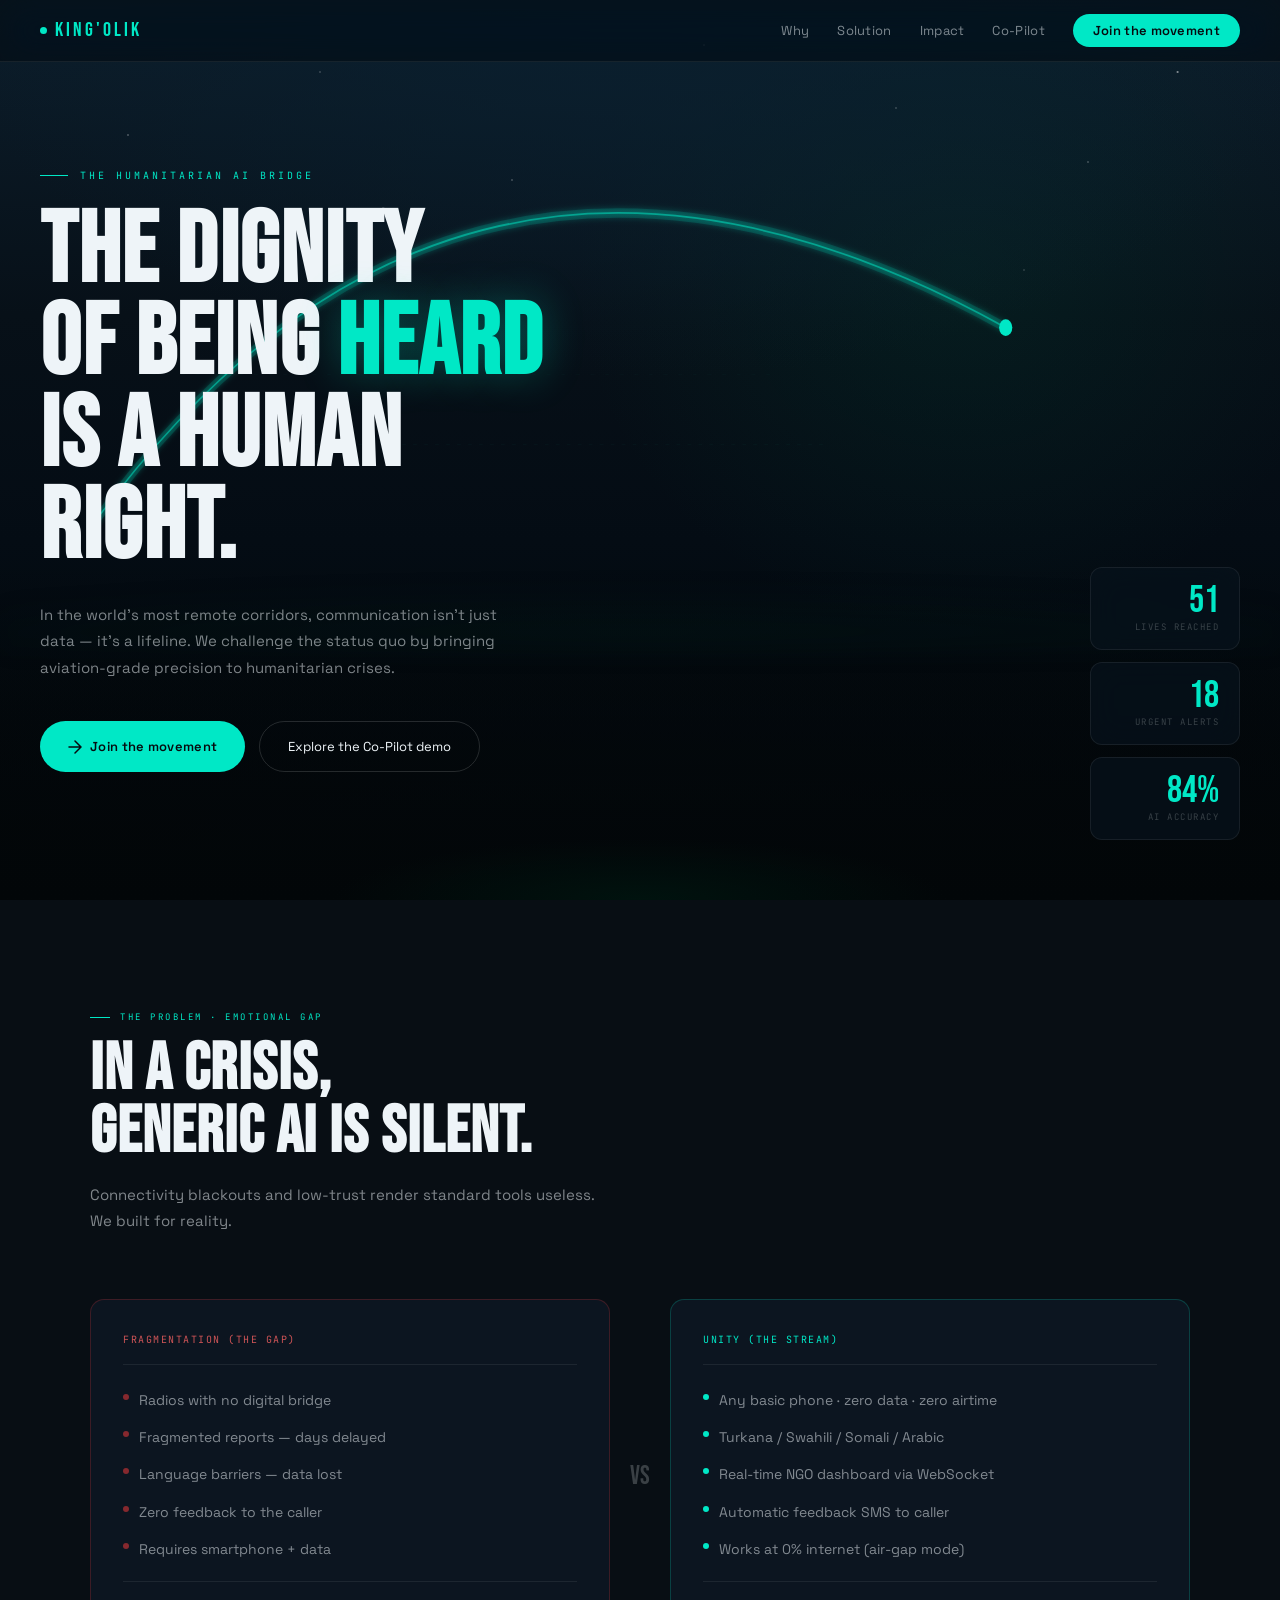
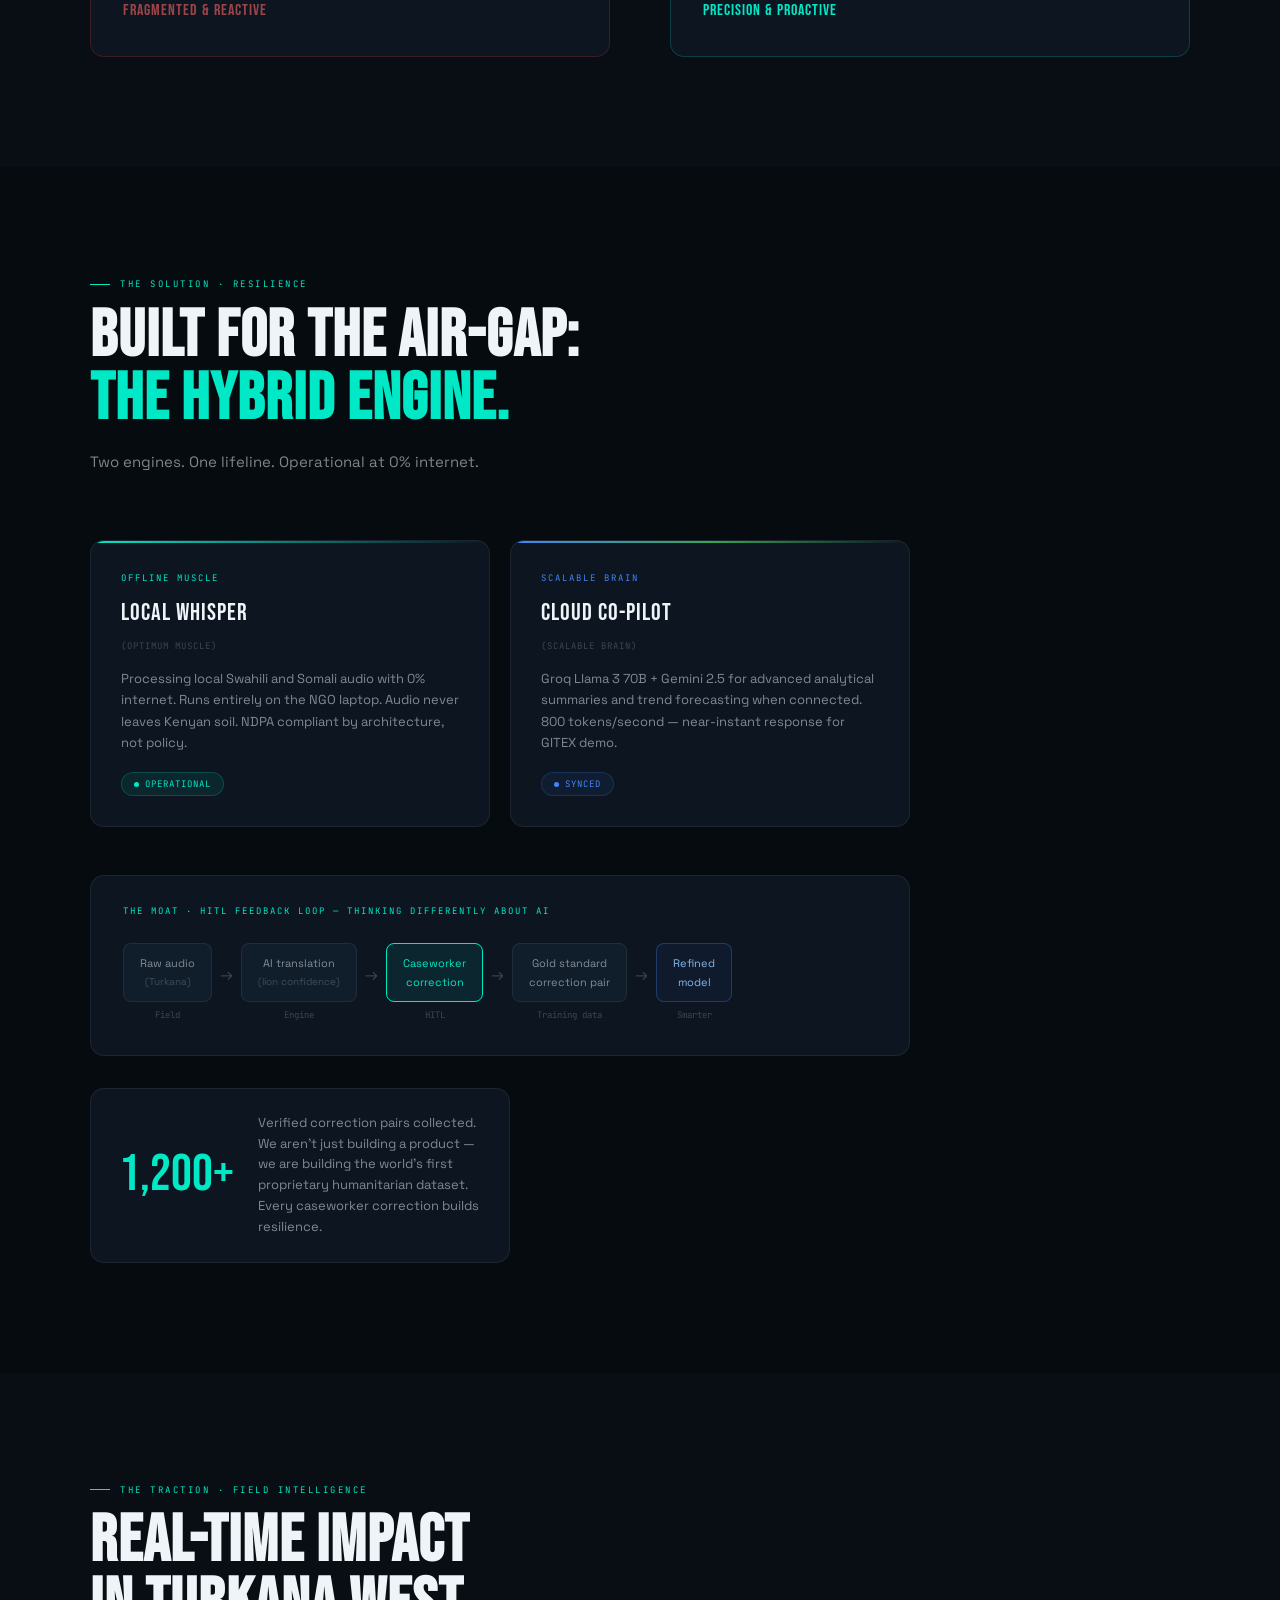
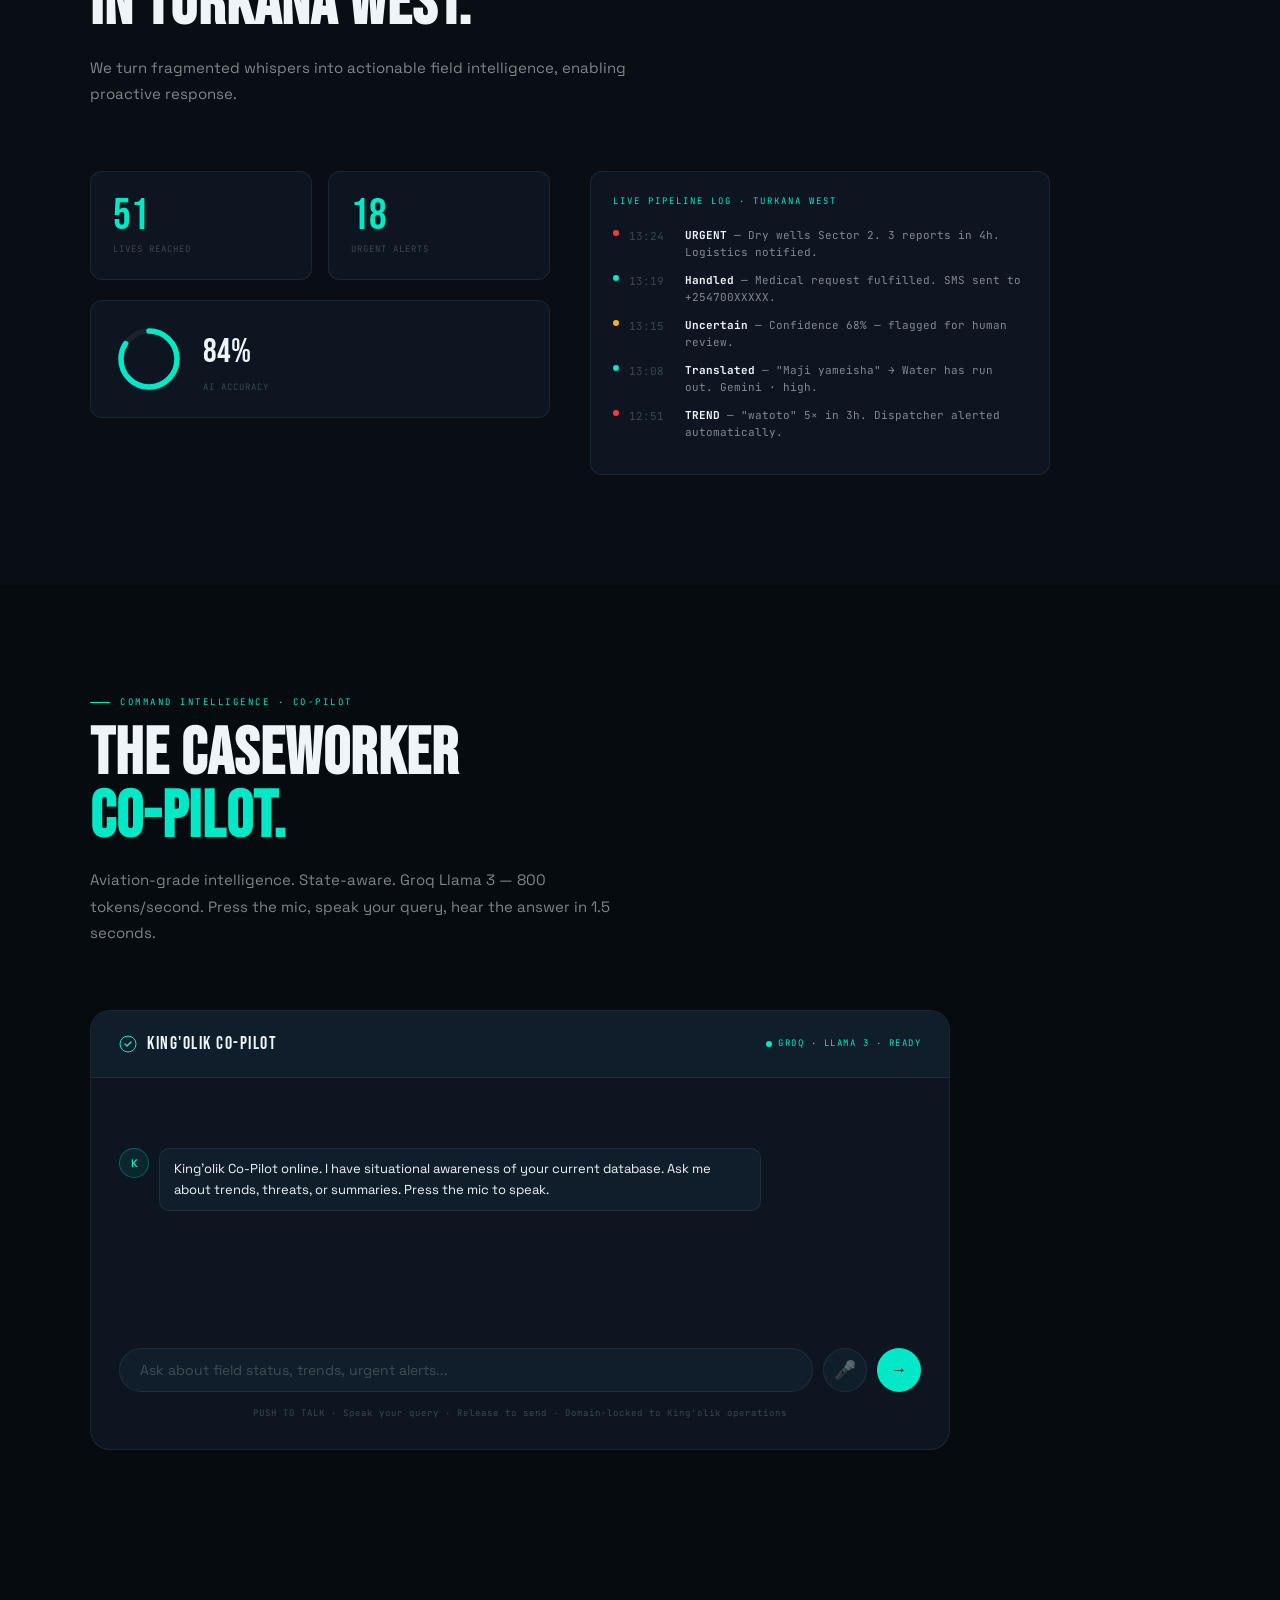
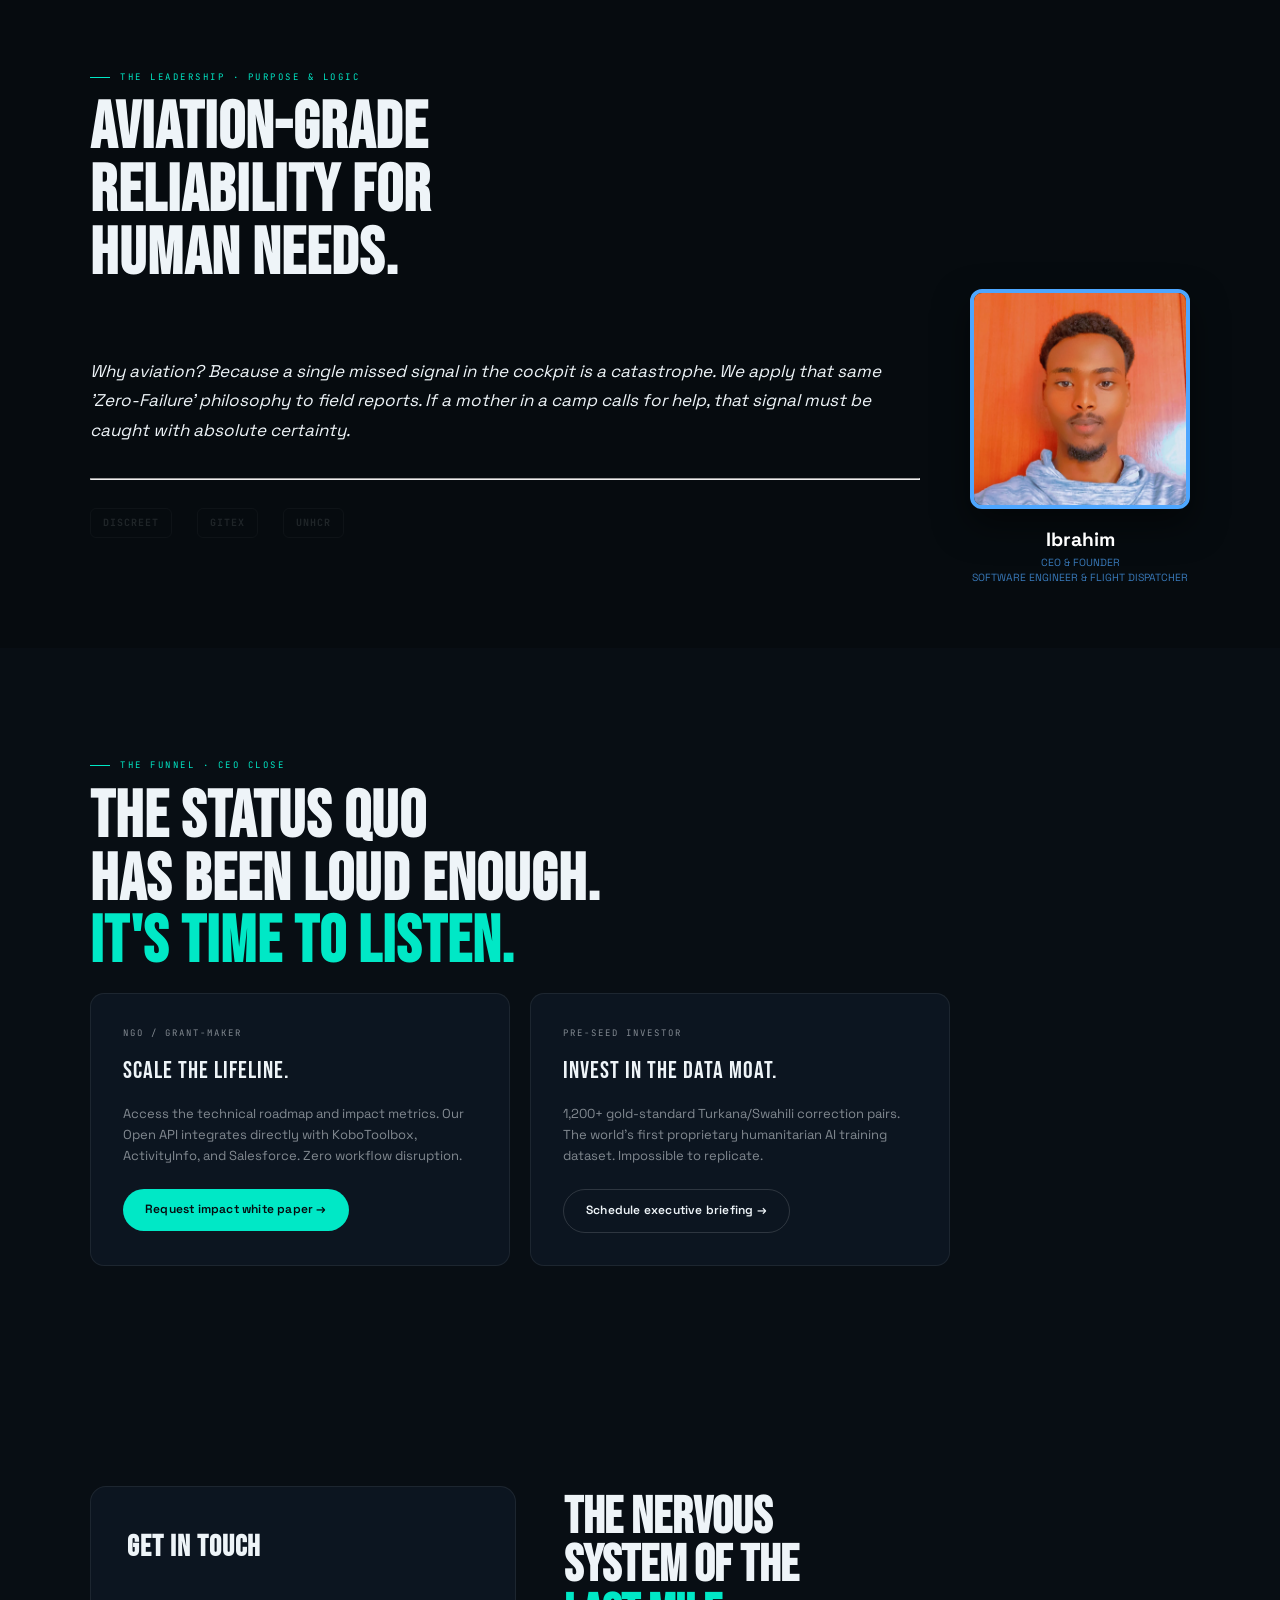
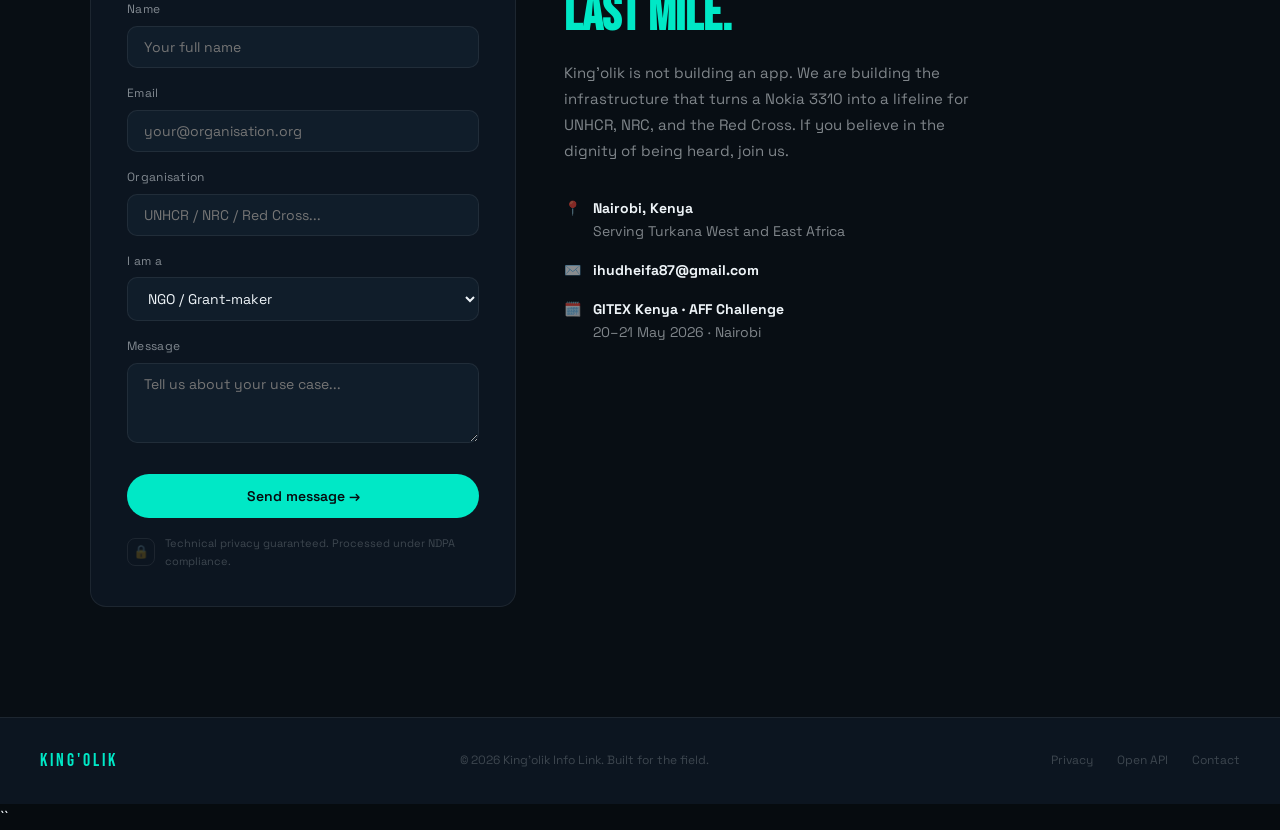
==== commit 1c184bc0: "changed meta tag to my name" ====
--- a/index.html
+++ b/index.html
@@ -7,7 +7,7 @@
     <meta property="og:type" content="website">
     <meta property="og:url" content="https://kingolik-infrastructure.netlify.app/">
     <meta property="og:title" content="King'olik — The Dignity of Being Heard">
-    <meta property="og:description" content="THE DIGNITY OF BEING HEARD IS A HUMAN RIGHT.">
+    <meta property="og:description" content="HUTHEIFA IBRAHIM">
     <meta property="og:image" content="https://kingolik-infrastructure.netlify.app/preview.jpg">
     <meta property="og:image:width" content="1200">
     <meta property="og:image:height" content="630">
